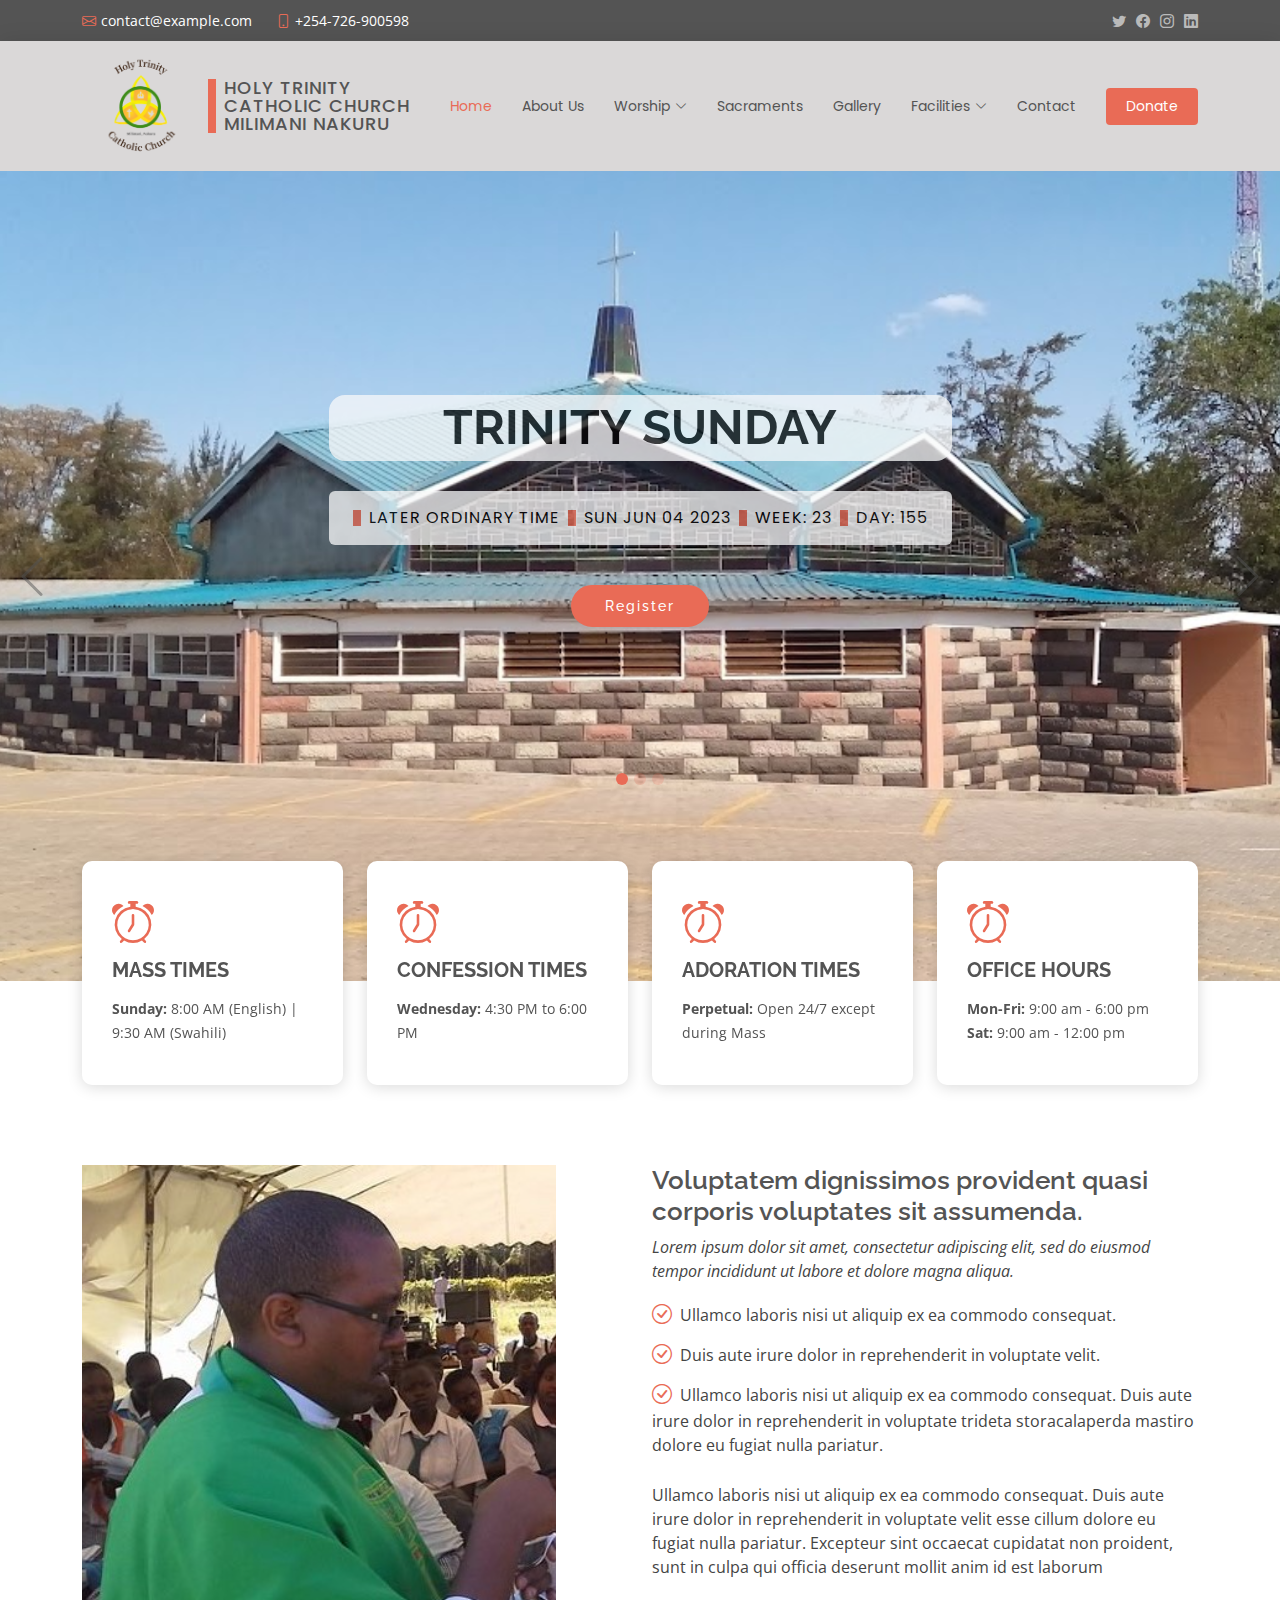
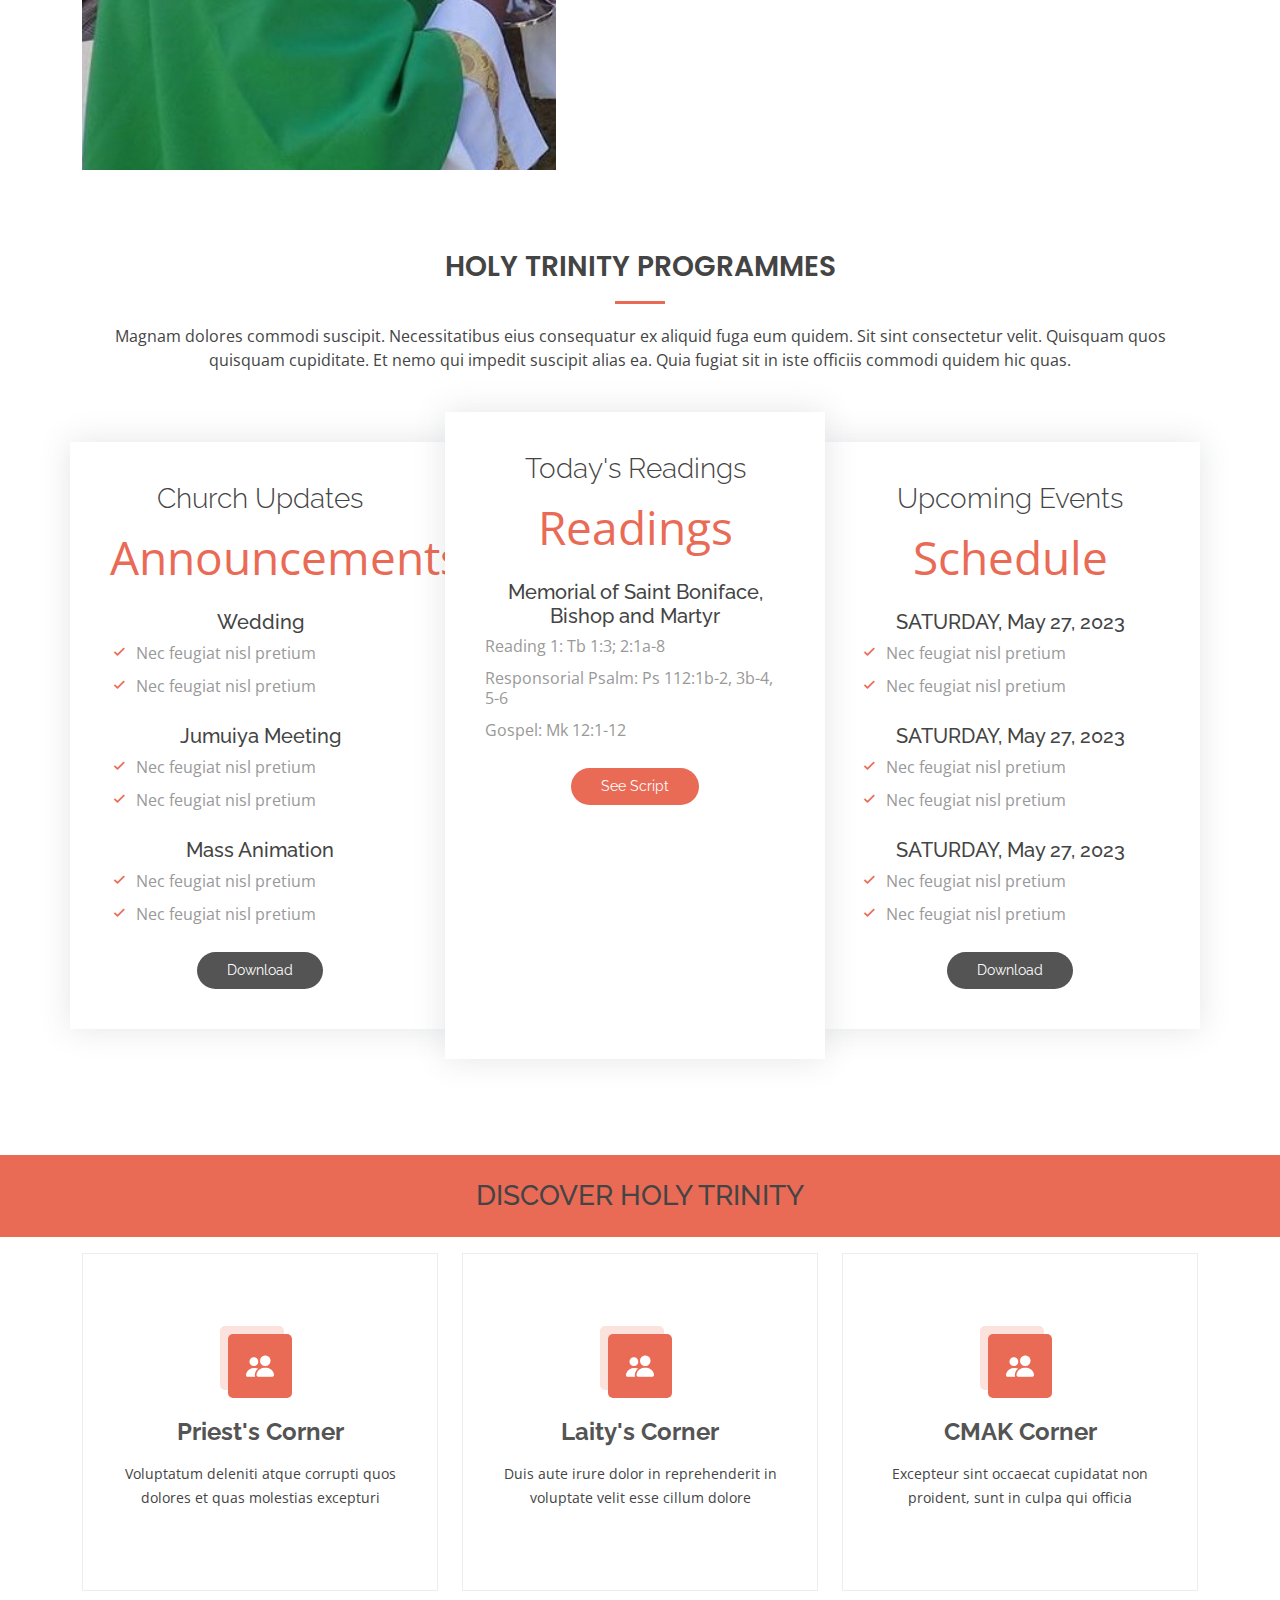
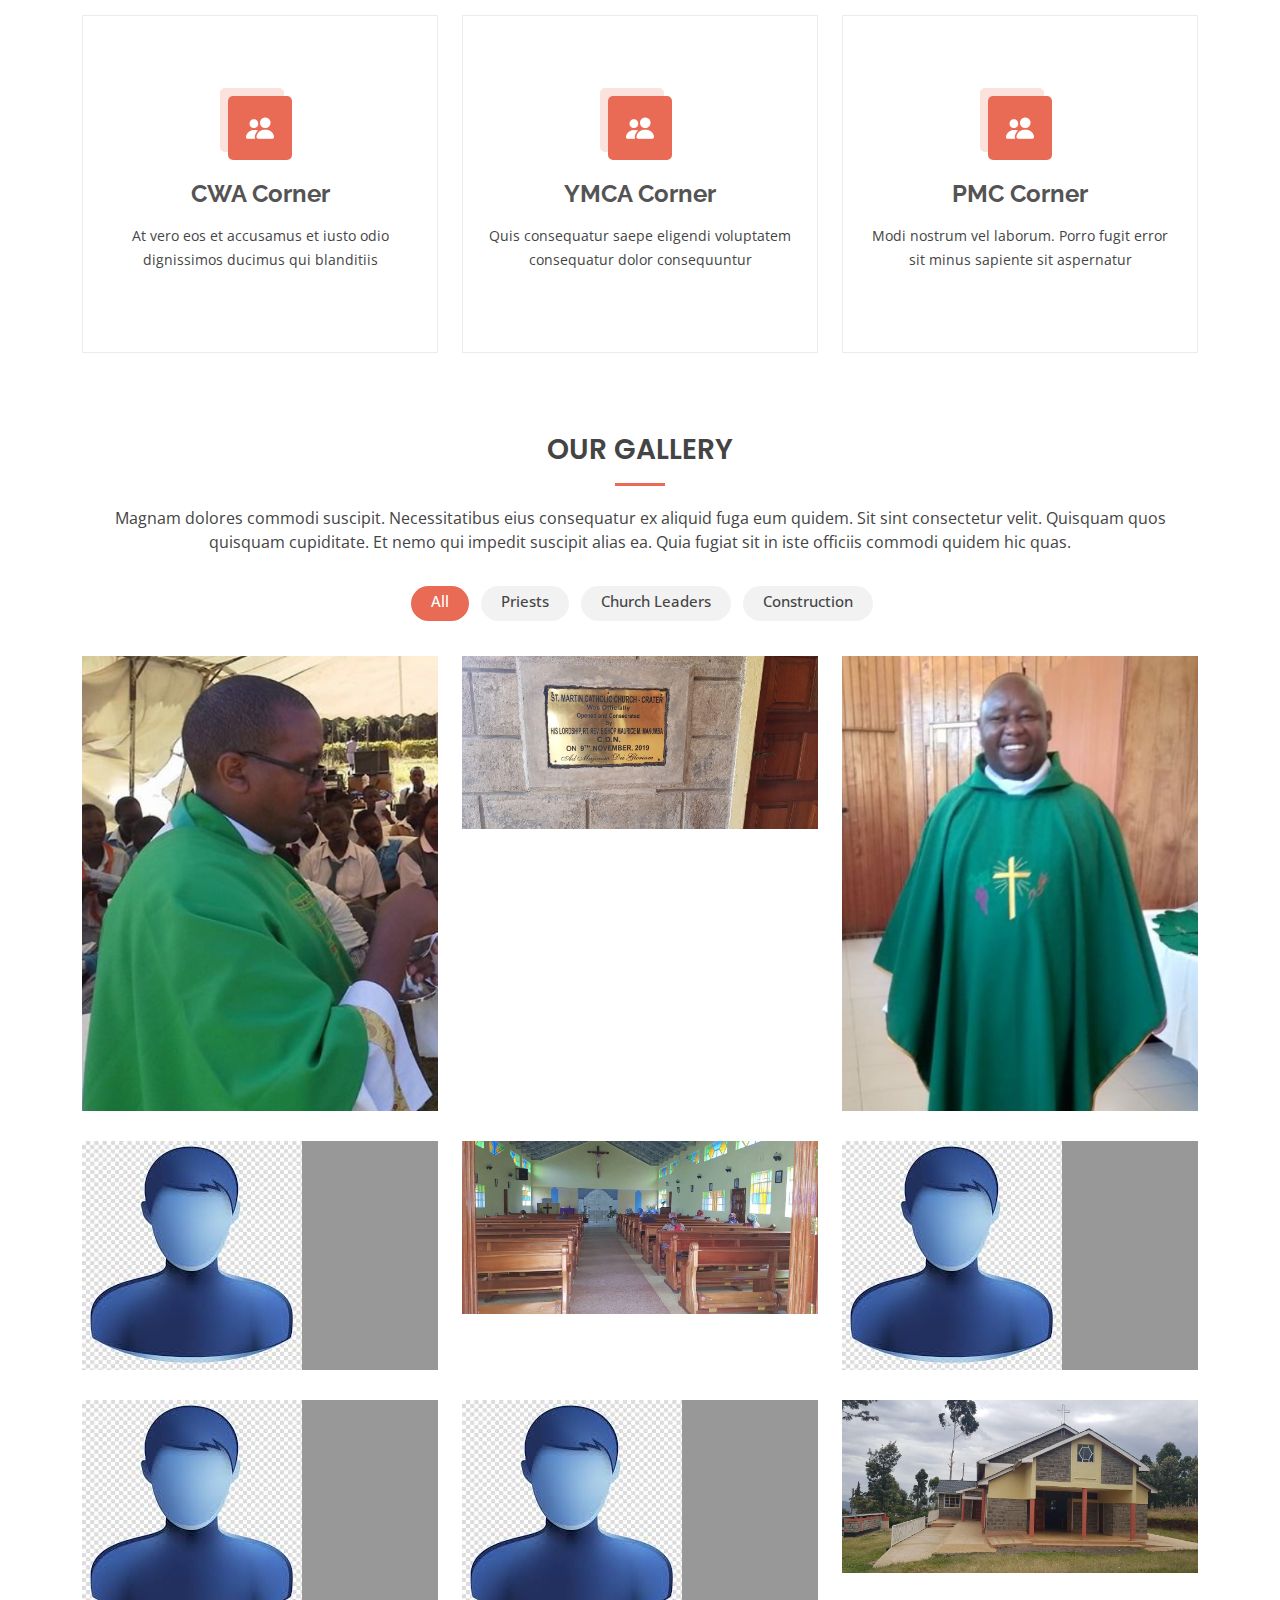
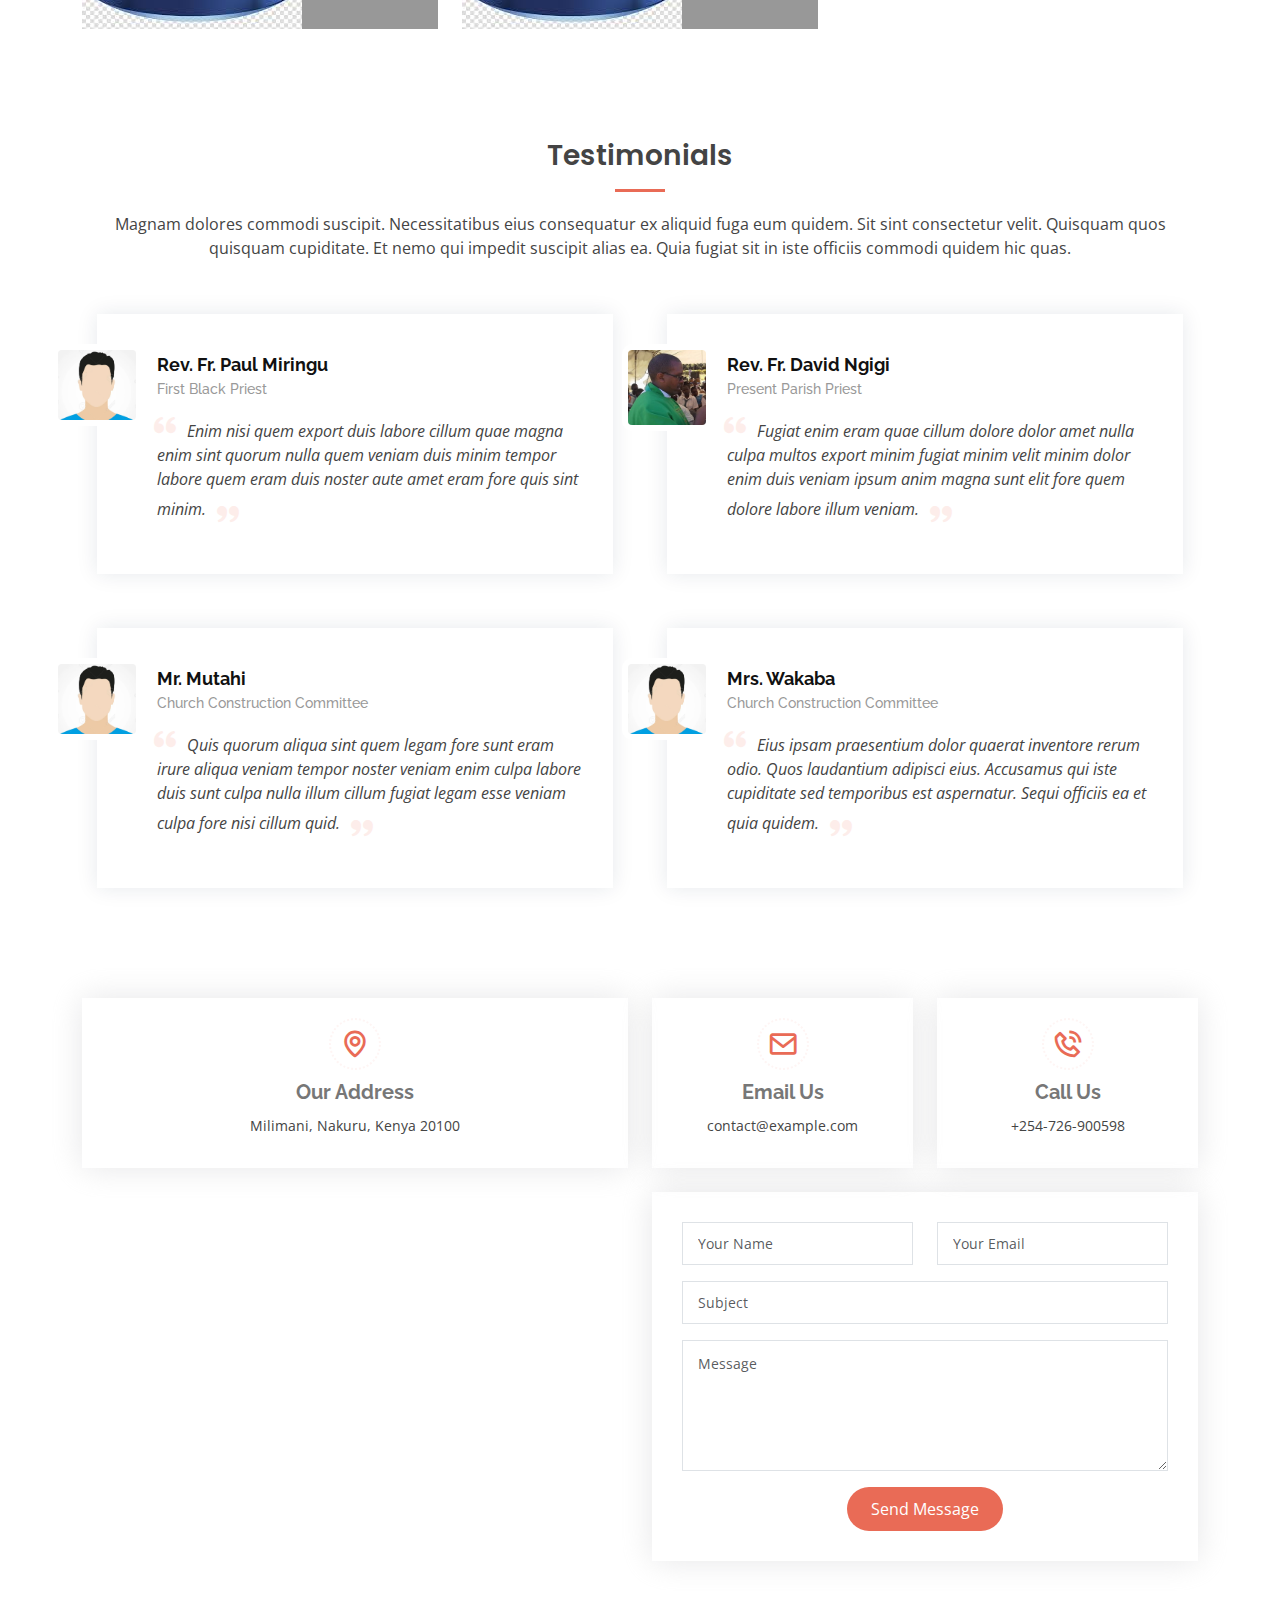
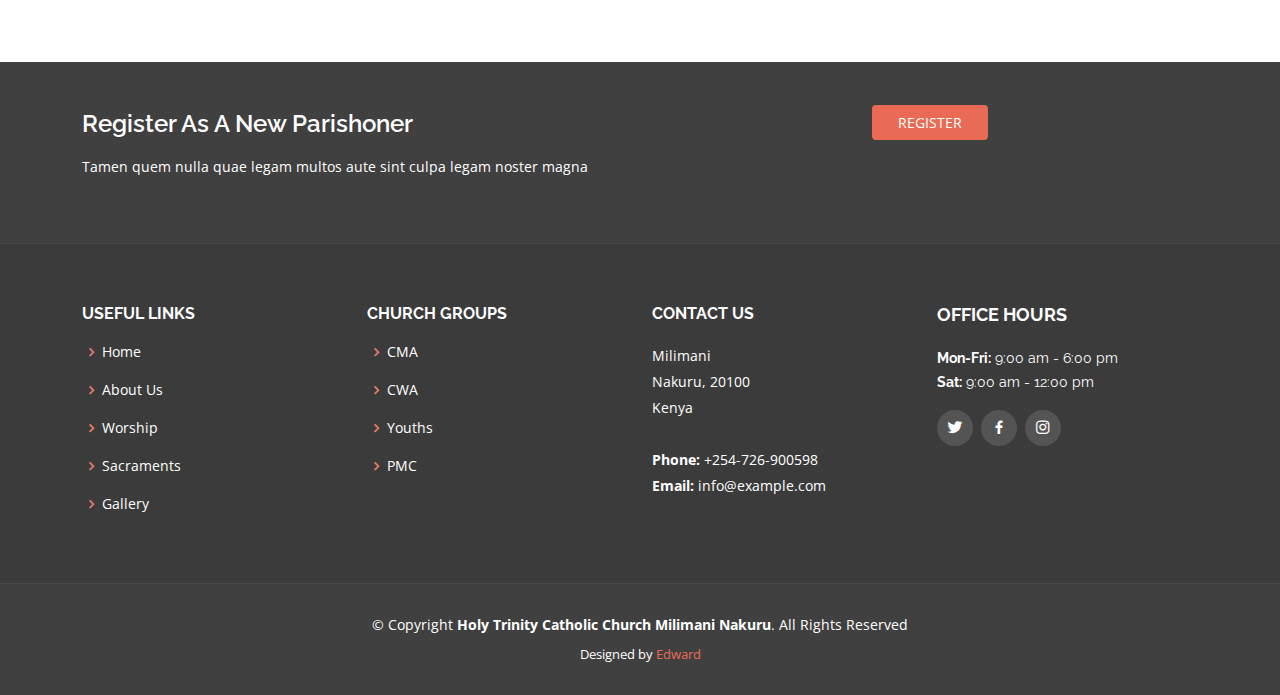
==== index.html @ 0ffe1631 "Add Details Pages" ====
<!DOCTYPE html>
<html lang="en">

<head>
  <meta charset="utf-8">
  <meta content="width=device-width, initial-scale=1.0" name="viewport">

  <title>Home - Holy Trinity Catholic Church Milimani Nakuru</title>
  <meta content="" name="description">
  <meta content="" name="keywords">

  <!-- Favicons -->
  <link href="assets/img/favicon.png" rel="icon">
  <link href="assets/img/apple-touch-icon.png" rel="apple-touch-icon">

  <!-- Google Fonts -->
  <link href="https://fonts.googleapis.com/css?family=Open+Sans:300,300i,400,400i,600,600i,700,700i|Raleway:300,300i,400,400i,500,500i,600,600i,700,700i|Poppins:300,300i,400,400i,500,500i,600,600i,700,700i" rel="stylesheet">

  <!-- Vendor CSS Files -->
  <link href="assets/vendor/animate.css/animate.min.css" rel="stylesheet">
  <link href="assets/vendor/aos/aos.css" rel="stylesheet">
  <link href="assets/vendor/bootstrap/css/bootstrap.min.css" rel="stylesheet">
  <link href="assets/vendor/bootstrap-icons/bootstrap-icons.css" rel="stylesheet">
  <link href="assets/vendor/boxicons/css/boxicons.min.css" rel="stylesheet">
  <link href="assets/vendor/glightbox/css/glightbox.min.css" rel="stylesheet">
  <link href="assets/vendor/swiper/swiper-bundle.min.css" rel="stylesheet">
  <link href="https://cdn.jsdelivr.net/npm/bootstrap@5.3.0/dist/css/bootstrap.min.css" rel="stylesheet" integrity="sha384-9ndCyUaIbzAi2FUVXJi0CjmCapSmO7SnpJef0486qhLnuZ2cdeRhO02iuK6FUUVM" crossorigin="anonymous">

  <!-- Template Main CSS File -->
  <link href="assets/css/style.css" rel="stylesheet">
</head>

<body>

  <!-- ======= Top Bar ======= -->
  <section id="topbar" class="d-flex align-items-center">
    <div class="container d-flex justify-content-center justify-content-md-between">
      <div class="contact-info d-flex align-items-center">
        <i class="bi bi-envelope d-flex align-items-center"><a href="mailto:contact@example.com">contact@example.com</a></i>
        <i class="bi bi-phone d-flex align-items-center ms-4"><span>+254-726-900598</span></i>
      </div>
      <div class="social-links d-none d-md-flex align-items-center">
        <a href="#" class="twitter"><i class="bi bi-twitter"></i></a>
        <a href="#" class="facebook"><i class="bi bi-facebook"></i></a>
        <a href="#" class="instagram"><i class="bi bi-instagram"></i></a>
        <a href="#" class="linkedin"><i class="bi bi-linkedin"></i></i></a>
      </div>
    </div>
  </section>

  <!-- ======= Header ======= -->
  <header id="header" class="d-flex align-items-center h-140 gap-1">
    <div class="container d-flex justify-content-between align-items-center">
      <div class="d-flex flex-row align-items-center gap-2 logo-img">
        <img src="/assets/img/logo.png" alt="Church Logo" class="">
        <div class="logo">
          <h1><a href="index.html">Holy Trinity Catholic Church Milimani Nakuru</a></h1>
        </div>
      </div>

      <nav id="navbar" class="navbar">
        <ul>
          <li><a class="active" href="index.html">Home</a></li>
          <li><a class="nav-link scrollto" href="#featured">About Us</a></li>
          <li class="dropdown"><a href="#"><span>Worship</span> <i class="bi bi-chevron-down"></i></a>
            <ul>
              <li><a href="#">Readings</a></li>
              <li><a class="nav-link scrollto" href="#programme">Church Program</a></li>
            </ul>
          </li>
          <li><a href="services.html">Sacraments</a></li>
          <li><a class="nav-link scrollto" href="#portfolio">Gallery</a></li>
          <li class="dropdown"><a href="#"><span>Facilities</span> <i class="bi bi-chevron-down"></i></a>
            <ul>
              <li><a href="#">St. Michael Station</a></li>
              <li><a href="#">St. Martin Station</a></li>
              <li><a href="#">St. Michael School</a></li>
              <li><a href="#">Moi Primary School</a></li>
            </ul>
          </li>
          <li><a class="nav-link scrollto" href="#contact">Contact</a></li>
          <li><a class="getstarted scrollto" href="#about">Donate</a></li>
        </ul>
        <i class="bi bi-list mobile-nav-toggle"></i>
      </nav><!-- .navbar -->

    </div>
  </header><!-- End Header -->

  <!-- ======= Hero Section ======= -->
  <section id="hero">
    <div class="hero-container">
      <div id="heroCarousel" data-bs-interval="5000" class="carousel slide carousel-fade" data-bs-ride="carousel">

        <ol class="carousel-indicators" id="hero-carousel-indicators"></ol>

        <div class="carousel-inner" role="listbox">

          <!-- Slide 1 -->
          <div class="carousel-item active" style="background-image: url(assets/img/cr5.png)">
            <div class="carousel-container">
              <div class="carousel-content">
                <h2 class="animate__animated animate__fadeInDown text-bg-light p-1 opacity-75 rounded-4">TRINITY SUNDAY</h2>
                <p class="animate__animated animate__fadeInUp text-bg-light py-2 px-4 d-flex flex-row align-content-center gap-2 w-100 liturgy rounded-2 opacity-75"><span>LATER ORDINARY TIME</span> <span>SUN JUN 04 2023</span> <span>WEEK: 23</span> <span>DAY: 155</span></p>
                <a href="https://forms.gle/7a2teXiXFZjDNBGc8" target="_blank" class="btn-get-started animate__animated animate__fadeInUp">Register</a>
              </div>
            </div>
          </div>

          <!-- Slide 2 -->
          <div class="carousel-item" style="background-image: url(assets/img/cr2.jpg)">
            <div class="carousel-container">
              <div class="carousel-content">
                <h2 class="animate__animated animate__fadeInDown text-bg-light p-1 opacity-75 rounded-4">TRINITY SUNDAY</h2>
                <p class="animate__animated animate__fadeInUp text-bg-light py-2 px-4 d-flex flex-row align-content-center gap-2 w-100 liturgy rounded-2 opacity-75"><span>LATER ORDINARY TIME</span> <span>SUN JUN 04 2023</span> <span>WEEK: 23</span> <span>DAY: 155</span></p>
                <a href="https://forms.gle/7a2teXiXFZjDNBGc8" target="_blank" class="btn-get-started animate__animated animate__fadeInUp">Register</a>
              </div>
            </div>
          </div>

          <!-- Slide 3 -->
          <div class="carousel-item" style="background-image: url(assets/img/cr3.jpg)">
            <div class="carousel-container">
              <div class="carousel-content">
                <h2 class="animate__animated animate__fadeInDown text-bg-light p-1 opacity-75 rounded-4">TRINITY SUNDAY</h2>
                <p class="animate__animated animate__fadeInUp text-bg-light py-2 px-4 d-flex flex-row align-content-center gap-2 w-100 liturgy rounded-2 opacity-75"><span>LATER ORDINARY TIME</span> <span>SUN JUN 04 2023</span> <span>WEEK: 23</span> <span>DAY: 155</span></p>
                <a href="https://forms.gle/7a2teXiXFZjDNBGc8" target="_blank" class="btn-get-started animate__animated animate__fadeInUp">Register</a>
              </div>
            </div>
          </div>

        </div>

        <a class="carousel-control-prev" href="#heroCarousel" role="button" data-bs-slide="prev">
          <span class="carousel-control-prev-icon bi bi-chevron-left" aria-hidden="true"></span>
        </a>

        <a class="carousel-control-next" href="#heroCarousel" role="button" data-bs-slide="next">
          <span class="carousel-control-next-icon bi bi-chevron-right" aria-hidden="true"></span>
        </a>

      </div>
    </div>
  </section><!-- End Hero -->

  <main id="main">

    <!-- ======= Featured Section ======= -->
    <section id="featured" class="featured">
      <div class="container">

        <div class="row">
          <div class="col-lg-3">
            <div class="icon-box">
              <i class="bi bi-alarm"></i>
              <h3 class="text-uppercase"><a href="">Mass Times</a></h3>
              <p>
                <span class="fw-bold">Sunday:</span> 8:00 AM (English) | 9:30 AM (Swahili)
              </p>
            </div>
          </div>
          <div class="col-lg-3 mt-4 mt-lg-0">
            <div class="icon-box">
              <i class="bi bi-alarm"></i>
              <h3 class="text-uppercase"><a href="">Confession Times</a></h3>
              <p>
                <span class="fw-bold">Wednesday:</span> 4:30 PM to 6:00 PM
              </p>
            </div>
          </div>
          <div class="col-lg-3 mt-4 mt-lg-0">
            <div class="icon-box">
              <i class="bi bi-alarm"></i>
              <h3 class="text-uppercase"><a href="">Adoration Times</a></h3>
              <p>
                <span class="fw-bold">Perpetual:</span> Open 24/7 except during Mass
              </p>
            </div>
          </div>
          <div class="col-lg-3 mt-4 mt-lg-0">
            <div class="icon-box">
              <i class="bi bi-alarm"></i>
              <h3 class="text-uppercase"><a href="">OFFICE HOURS</a></h3>
              <p><span class="fw-bold">Mon-Fri:</span> 9:00 am - 6:00 pm</p>
              <p><span class="fw-bold">Sat:</span> 9:00 am - 12:00 pm</p>
            </div>
          </div>
        </div>

      </div>
    </section><!-- End Featured Section -->

    <!-- ======= About Section ======= -->
    <section id="about" class="about">
      <div class="container">

        <div class="row">
          <div class="col-lg-6">
            <img src="/assets/img/priests/Ngigi.png" class="img-fluid" alt="">
          </div>
          <div class="col-lg-6 pt-4 pt-lg-0 content">
            <h3>Voluptatem dignissimos provident quasi corporis voluptates sit assumenda.</h3>
            <p class="fst-italic">
              Lorem ipsum dolor sit amet, consectetur adipiscing elit, sed do eiusmod tempor incididunt ut labore et dolore
              magna aliqua.
            </p>
            <ul>
              <li><i class="bi bi-check-circle"></i> Ullamco laboris nisi ut aliquip ex ea commodo consequat.</li>
              <li><i class="bi bi-check-circle"></i> Duis aute irure dolor in reprehenderit in voluptate velit.</li>
              <li><i class="bi bi-check-circle"></i> Ullamco laboris nisi ut aliquip ex ea commodo consequat. Duis aute irure dolor in reprehenderit in voluptate trideta storacalaperda mastiro dolore eu fugiat nulla pariatur.</li>
            </ul>
            <p>
              Ullamco laboris nisi ut aliquip ex ea commodo consequat. Duis aute irure dolor in reprehenderit in voluptate
              velit esse cillum dolore eu fugiat nulla pariatur. Excepteur sint occaecat cupidatat non proident, sunt in
              culpa qui officia deserunt mollit anim id est laborum
            </p>
          </div>
        </div>

      </div>
    </section><!-- End About Section -->

    <!-- ======= Programme section ======= -->
    <section id="programme" class="pricing">
      <div class="container">

        <div class="section-title">
          <h2 class="text-uppercase">Holy Trinity Programmes</h2>
          <p>Magnam dolores commodi suscipit. Necessitatibus eius consequatur ex aliquid fuga eum quidem. Sit sint consectetur velit. Quisquam quos quisquam cupiditate. Et nemo qui impedit suscipit alias ea. Quia fugiat sit in iste officiis commodi quidem hic quas.</p>
        </div>
        <div class="row no-gutters">

          <div class="col-lg-4 box">
            <h3>Church Updates</h3>
            <h4>Announcements</h4>
            <h5>Wedding</h5>
            <ul>
              <li><i class="bx bx-check"></i> Nec feugiat nisl pretium</li>
              <li><i class="bx bx-check"></i> Nec feugiat nisl pretium</li>
            </ul>
            <h5>Jumuiya Meeting</h5>
            <ul>
              <li><i class="bx bx-check"></i> Nec feugiat nisl pretium</li>
              <li><i class="bx bx-check"></i> Nec feugiat nisl pretium</li>
            </ul>
            <h5>Mass Animation</h5>
            <ul>
              <li><i class="bx bx-check"></i> Nec feugiat nisl pretium</li>
              <li><i class="bx bx-check"></i> Nec feugiat nisl pretium</li>
            </ul>
            <a href="#" class="buy-btn">Download</a>
          </div>

          <div class="col-lg-4 box featured">
            <h3>Today's Readings</h3>
            <h4>Readings</h4>
            <h5>Memorial of Saint Boniface, Bishop and Martyr</h5>
            <ul>
              <li><span>Reading 1:</span> Tb 1:3; 2:1a-8</li>
              <li><span>Responsorial Psalm:</span> Ps 112:1b-2, 3b-4, 5-6</li>
              <li><span>Gospel:</span> Mk 12:1-12</li>
            </ul>
            <a href="#" class="buy-btn">See Script</a>
          </div>

          <div class="col-lg-4 box">
            <h3>Upcoming Events</h3>
            <h4>Schedule</h4>
            <h5>SATURDAY, May 27, 2023</h5>
            <ul>
              <li><i class="bx bx-check"></i> Nec feugiat nisl pretium</li>
              <li><i class="bx bx-check"></i> Nec feugiat nisl pretium</li>
            </ul>
            <h5>SATURDAY, May 27, 2023</h5>
            <ul>
              <li><i class="bx bx-check"></i> Nec feugiat nisl pretium</li>
              <li><i class="bx bx-check"></i> Nec feugiat nisl pretium</li>
            </ul>
            <h5>SATURDAY, May 27, 2023</h5>
            <ul>
              <li><i class="bx bx-check"></i> Nec feugiat nisl pretium</li>
              <li><i class="bx bx-check"></i> Nec feugiat nisl pretium</li>
            </ul>
            <a href="#" class="buy-btn">Download</a>
          </div>

        </div>

      </div>
    </section><!-- End Programme Section -->

    <div class="container-fluid line-service mt-3 mb-3"><h3 class="p-4 text-center">DISCOVER HOLY TRINITY</h3></div>

    <!-- ======= Services Section ======= -->
    <section id="services" class="services">
      <div class="container">

        <div class="row">
          <div class="col-lg-4 col-md-6 d-flex align-items-stretch">
            <div class="icon-box">
              <div class="icon"><i class="bi bi-people-fill"></i></div>
              <h4><a href="">Priest's Corner</a></h4>
              <p>Voluptatum deleniti atque corrupti quos dolores et quas molestias excepturi</p>
            </div>
          </div>

          <div class="col-lg-4 col-md-6 d-flex align-items-stretch mt-4 mt-md-0">
            <div class="icon-box">
              <div class="icon"><i class="bi bi-people-fill"></i></i></div>
              <h4><a href="">Laity's Corner</a></h4>
              <p>Duis aute irure dolor in reprehenderit in voluptate velit esse cillum dolore</p>
            </div>
          </div>

          <div class="col-lg-4 col-md-6 d-flex align-items-stretch mt-4 mt-lg-0">
            <div class="icon-box">
              <div class="icon"><i class="bi bi-people-fill"></i></i></div>
              <h4><a href="">CMAK Corner</a></h4>
              <p>Excepteur sint occaecat cupidatat non proident, sunt in culpa qui officia</p>
            </div>
          </div>

          <div class="col-lg-4 col-md-6 d-flex align-items-stretch mt-4">
            <div class="icon-box">
              <div class="icon"><i class="bi bi-people-fill"></i></i></div>
              <h4><a href="">CWA Corner</a></h4>
              <p>At vero eos et accusamus et iusto odio dignissimos ducimus qui blanditiis</p>
            </div>
          </div>

          <div class="col-lg-4 col-md-6 d-flex align-items-stretch mt-4">
            <div class="icon-box">
              <div class="icon"><i class="bi bi-people-fill"></i></i></div>
              <h4><a href="">YMCA Corner</a></h4>
              <p>Quis consequatur saepe eligendi voluptatem consequatur dolor consequuntur</p>
            </div>
          </div>

          <div class="col-lg-4 col-md-6 d-flex align-items-stretch mt-4">
            <div class="icon-box">
              <div class="icon"><i class="bi bi-people-fill"></i></div>
              <h4><a href="">PMC Corner</a></h4>
              <p>Modi nostrum vel laborum. Porro fugit error sit minus sapiente sit aspernatur</p>
            </div>
          </div>

        </div>

      </div>
    </section><!-- End Services Section -->

    <!-- ======= Portfolio Section ======= -->
    <section id="portfolio" class="portfolio">
      <div class="container">

        <div class="section-title">
          <h2 class="text-uppercase">Our Gallery</h2>
          <p>Magnam dolores commodi suscipit. Necessitatibus eius consequatur ex aliquid fuga eum quidem. Sit sint consectetur velit. Quisquam quos quisquam cupiditate. Et nemo qui impedit suscipit alias ea. Quia fugiat sit in iste officiis commodi quidem hic quas.</p>
        </div>
        <div class="row">
          <div class="col-lg-12 d-flex justify-content-center">
            <ul id="portfolio-flters">
              <li data-filter="*" class="filter-active">All</li>
              <li data-filter=".filter-app">Priests</li>
              <li data-filter=".filter-card">Church Leaders</li>
              <li data-filter=".filter-web">Construction</li>
            </ul>
          </div>
        </div>

        <div class="row portfolio-container">

          <div class="col-lg-4 col-md-6 col-xs-12 portfolio-item filter-app">
            <div class="portfolio-wrap">
              <img src="assets/img/priests/Ngigi.png" class="img-fluid" alt="">
              <div class="portfolio-info">
                <h4>Rev. Fr. David Ngigi</h4>
                <p>PARISH PRIEST</p>
                <div class="portfolio-links">
                  <a href="assets/img/priests/Ngigi.png" data-gallery="portfolioGallery" class="portfolio-lightbox" title="App 1"><i class="bx bx-plus"></i></a>
                  <a href="priest-details.html" title="More Details"><i class="bx bx-link"></i></a>
                </div>
              </div>
            </div>
          </div>

          <div class="col-lg-4 col-md-6 portfolio-item filter-web">
            <div class="portfolio-wrap">
              <img src="assets/img/cr1.jpg" class="img-fluid" alt="">
              <div class="portfolio-info">
                <h4>Construction</h4>
                <p></p>
                <div class="portfolio-links">
                  <a href="assets/img/cr1.jpg" data-gallery="portfolioGallery" class="portfolio-lightbox" title="Web 3"><i class="bx bx-plus"></i></a>
                  <a href="construction-details.html" title="More Details"><i class="bx bx-link"></i></a>
                </div>
              </div>
            </div>
          </div>

          <div class="col-lg-4 col-md-6 portfolio-item filter-app">
            <div class="portfolio-wrap">
              <img src="assets/img/priests/Mwangi.png" class="img-fluid" alt="">
              <div class="portfolio-info">
                <h4>Rev. Fr. Peter Mwangi</h4>
                <p>PAROCHIAL VICAR</p>
                <div class="portfolio-links">
                  <a href="assets/img/priests/Mwangi.png" data-gallery="portfolioGallery" class="portfolio-lightbox" title="App 2"><i class="bx bx-plus"></i></a>
                  <a href="priest-details.html" title="More Details"><i class="bx bx-link"></i></a>
                </div>
              </div>
            </div>
          </div>

          <div class="col-lg-4 col-md-6 portfolio-item filter-card">
            <div class="portfolio-wrap">
              <img src="assets/img/priests/avatar.jpeg" class="img-fluid" alt="">
              <div class="portfolio-info">
                <h4>Mr. Felix Maluki</h4>
                <p>PARISH CHAIRMAN</p>
                <div class="portfolio-links">
                  <a href="assets/img/priests/avatar.jpeg" data-gallery="portfolioGallery" class="portfolio-lightbox" title="Card 2"><i class="bx bx-plus"></i></a>
                  <a href="leader-details.html" title="More Details"><i class="bx bx-link"></i></a>
                </div>
              </div>
            </div>
          </div>

          <div class="col-lg-4 col-md-6 portfolio-item filter-web">
            <div class="portfolio-wrap">
              <img src="assets/img/cr2.jpg" class="img-fluid" alt="">
              <div class="portfolio-info">
                <h4>Construction 2</h4>
                <p></p>
                <div class="portfolio-links">
                  <a href="assets/img/cr2.jpg" data-gallery="portfolioGallery" class="portfolio-lightbox" title="Web 2"><i class="bx bx-plus"></i></a>
                  <a href="construction-details.html" title="More Details"><i class="bx bx-link"></i></a>
                </div>
              </div>
            </div>
          </div>

          <div class="col-lg-4 col-md-6 portfolio-item filter-app">
            <div class="portfolio-wrap">
              <img src="assets/img/priests/avatar.jpeg" class="img-fluid" alt="">
              <div class="portfolio-info">
                <h4>Rev. Fr. Muraya</h4>
                <p>PAROCHIAL VICAR</p>
                <div class="portfolio-links">
                  <a href="assets/img/priests/avatar.jpeg" data-gallery="portfolioGallery" class="portfolio-lightbox" title="App 3"><i class="bx bx-plus"></i></a>
                  <a href="priest-details.html" title="More Details"><i class="bx bx-link"></i></a>
                </div>
              </div>
            </div>
          </div>

          <div class="col-lg-4 col-md-6 portfolio-item filter-card">
            <div class="portfolio-wrap">
              <img src="assets/img/priests/avatar.jpeg" class="img-fluid" alt="">
              <div class="portfolio-info">
                <h4>Mrs. Jane Doe</h4>
                <p>PARISH TREASURER</p>
                <div class="portfolio-links">
                  <a href="assets/img/priests/avatar.jpeg" data-gallery="portfolioGallery" class="portfolio-lightbox" title="Card 1"><i class="bx bx-plus"></i></a>
                  <a href="leader-details.html" title="More Details"><i class="bx bx-link"></i></a>
                </div>
              </div>
            </div>
          </div>

          <div class="col-lg-4 col-md-6 portfolio-item filter-card">
            <div class="portfolio-wrap">
              <img src="assets/img/priests/avatar.jpeg" class="img-fluid" alt="">
              <div class="portfolio-info">
                <h4>Mr. John Doe</h4>
                <p>PARISH SECRETARY</p>
                <div class="portfolio-links">
                  <a href="assets/img/priests/avatar.jpeg" data-gallery="portfolioGallery" class="portfolio-lightbox" title="Card 3"><i class="bx bx-plus"></i></a>
                  <a href="leader-details.html" title="More Details"><i class="bx bx-link"></i></a>
                </div>
              </div>
            </div>
          </div>

          <div class="col-lg-4 col-md-6 portfolio-item filter-web">
            <div class="portfolio-wrap">
              <img src="assets/img/cr3.jpg" class="img-fluid" alt="">
              <div class="portfolio-info">
                <h4>Construction 3</h4>
                <p></p>
                <div class="portfolio-links">
                  <a href="assets/img/cr3.jpg" data-gallery="portfolioGallery" class="portfolio-lightbox" title="Web 3"><i class="bx bx-plus"></i></a>
                  <a href="construction-details.html" title="More Details"><i class="bx bx-link"></i></a>
                </div>
              </div>
            </div>
          </div>

        </div>

      </div>
    </section><!-- End Portfolio Section -->
    
    <!-- ======= Testimonials Section ======= -->
    <section id="testimonials" class="testimonials">
      <div class="container">

        <div class="section-title">
          <h2>Testimonials</h2>
          <p>Magnam dolores commodi suscipit. Necessitatibus eius consequatur ex aliquid fuga eum quidem. Sit sint consectetur velit. Quisquam quos quisquam cupiditate. Et nemo qui impedit suscipit alias ea. Quia fugiat sit in iste officiis commodi quidem hic quas.</p>
        </div>

        <div class="row">

          <div class="col-lg-6">
            <div class="testimonial-item mt-4">
              <img src="assets/img/testimonials/testimonials-3.png" class="testimonial-img" alt="">
              <h3>Rev. Fr. Paul Miringu</h3>
              <h4>First Black Priest</h4>
              <p>
                <i class="bx bxs-quote-alt-left quote-icon-left"></i>
                Enim nisi quem export duis labore cillum quae magna enim sint quorum nulla quem veniam duis minim tempor labore quem eram duis noster aute amet eram fore quis sint minim.
                <i class="bx bxs-quote-alt-right quote-icon-right"></i>
              </p>
            </div>
          </div>

          <div class="col-lg-6">
            <div class="testimonial-item mt-4">
              <img src="assets/img/testimonials/testimonials-2.png" class="testimonial-img" alt="">
              <h3>Rev. Fr. David Ngigi</h3>
              <h4>Present Parish Priest</h4>
              <p>
                <i class="bx bxs-quote-alt-left quote-icon-left"></i>
                Fugiat enim eram quae cillum dolore dolor amet nulla culpa multos export minim fugiat minim velit minim dolor enim duis veniam ipsum anim magna sunt elit fore quem dolore labore illum veniam.
                <i class="bx bxs-quote-alt-right quote-icon-right"></i>
              </p>
            </div>
          </div>

          <div class="col-lg-6">
            <div class="testimonial-item mt-4">
              <img src="assets/img/testimonials/testimonials-3.png" class="testimonial-img" alt="">
              <h3>Mr. Mutahi</h3>
              <h4>Church Construction Committee</h4>
              <p>
                <i class="bx bxs-quote-alt-left quote-icon-left"></i>
                Quis quorum aliqua sint quem legam fore sunt eram irure aliqua veniam tempor noster veniam enim culpa labore duis sunt culpa nulla illum cillum fugiat legam esse veniam culpa fore nisi cillum quid.
                <i class="bx bxs-quote-alt-right quote-icon-right"></i>
              </p>
            </div>
          </div>

          <div class="col-lg-6">
            <div class="testimonial-item mt-4">
              <img src="assets/img/testimonials/testimonials-3.png" class="testimonial-img" alt="">
              <h3>Mrs. Wakaba</h3>
              <h4>Church Construction Committee</h4>
              <p>
                <i class="bx bxs-quote-alt-left quote-icon-left"></i>
                Eius ipsam praesentium dolor quaerat inventore rerum odio. Quos laudantium adipisci eius. Accusamus qui iste cupiditate sed temporibus est aspernatur. Sequi officiis ea et quia quidem.
                <i class="bx bxs-quote-alt-right quote-icon-right"></i>
              </p>
            </div>
          </div>

        </div>

      </div>
    </section><!-- End Testimonials Section -->  

    <!-- ======= Contact Section ======= -->
    <section id="contact" class="contact">
      <div class="container">

        <div class="row">
          <div class="col-lg-6">
            <div class="info-box mb-4">
              <i class="bx bx-map"></i>
              <h3>Our Address</h3>
              <p>Milimani, Nakuru, Kenya 20100</p>
            </div>
          </div>

          <div class="col-lg-3 col-md-6">
            <div class="info-box  mb-4">
              <i class="bx bx-envelope"></i>
              <h3>Email Us</h3>
              <p>contact@example.com</p>
            </div>
          </div>

          <div class="col-lg-3 col-md-6">
            <div class="info-box  mb-4">
              <i class="bx bx-phone-call"></i>
              <h3>Call Us</h3>
              <p>+254-726-900598</p>
            </div>
          </div>

        </div>

        <div class="row">

          <div class="col-lg-6 ">
            <iframe class="mb-4 mb-lg-0" src="https://www.google.com/maps/embed?pb=!1m14!1m8!1m3!1d15959.091009616526!2d36.0728842!3d-0.2738364!3m2!1i1024!2i768!4f13.1!3m3!1m2!1s0x18298d9e76538b03%3A0x8426b0a02d3cbd76!2sHoly%20Trinity%20Catholic%20Church%2C%20Milimani!5e0!3m2!1sen!2ske!4v1685961843735!5m2!1sen!2ske" frameborder="0" style="border:0; width: 100%; height: 384px;" allowfullscreen></iframe>
          </div>

          <div class="col-lg-6">
            <form action="https://formspree.io/f/mknalbkw" method="post" role="form" class="php-email-form">
              <div class="row">
                <div class="col-md-6 form-group">
                  <input type="text" name="name" class="form-control" id="name" placeholder="Your Name" required>
                </div>
                <div class="col-md-6 form-group mt-3 mt-md-0">
                  <input type="email" class="form-control" name="email" id="email" placeholder="Your Email" required>
                </div>
              </div>
              <div class="form-group mt-3">
                <input type="text" class="form-control" name="subject" id="subject" placeholder="Subject" required>
              </div>
              <div class="form-group mt-3">
                <textarea class="form-control" name="message" rows="5" placeholder="Message" required></textarea>
              </div>
              <div class="my-3">
                <div class="loading">Loading</div>
                <div class="error-message"></div>
                <div class="sent-message">Your message has been sent. Thank you!</div>
              </div>
              <div class="text-center"><button type="submit">Send Message</button></div>
            </form>
          </div>

        </div>

      </div>
    </section><!-- End Contact Section -->

  </main><!-- End #main -->

  <!-- ======= Footer ======= -->
  <footer id="footer">

    <div class="footer-newsletter">
      <div class="container">
        <div class="row">
          <div class="col-lg-8">
            <h4>Register As A New Parishoner</h4>
            <p>Tamen quem nulla quae legam multos aute sint culpa legam noster magna</p>
          </div>
          <div class="col-lg-4">
            <a class="getstarted" href="https://forms.gle/7a2teXiXFZjDNBGc8" target="_blank">REGISTER</a>
          </div>
        </div>
      </div>
    </div>

    <div class="footer-top">
      <div class="container">
        <div class="row">

          <div class="col-lg-3 col-md-6 footer-links">
            <h4>Useful Links</h4>
            <ul>
              <li><i class="bx bx-chevron-right"></i> <a href="#">Home</a></li>
              <li><i class="bx bx-chevron-right"></i> <a href="#">About Us</a></li>
              <li><i class="bx bx-chevron-right"></i> <a href="#">Worship</a></li>
              <li><i class="bx bx-chevron-right"></i> <a href="#">Sacraments</a></li>
              <li><i class="bx bx-chevron-right"></i> <a href="#">Gallery</a></li>
            </ul>
          </div>

          <div class="col-lg-3 col-md-6 footer-links">
            <h4>Church Groups</h4>
            <ul>
              <li><i class="bx bx-chevron-right"></i> <a href="#">CMA</a></li>
              <li><i class="bx bx-chevron-right"></i> <a href="#">CWA</a></li>
              <li><i class="bx bx-chevron-right"></i> <a href="#">Youths</a></li>
              <li><i class="bx bx-chevron-right"></i> <a href="#">PMC</a></li>
            </ul>
          </div>

          <div class="col-lg-3 col-md-6 footer-contact">
            <h4>Contact Us</h4>
            <p>
              Milimani <br>
              Nakuru, 20100<br>
              Kenya <br><br>
              <strong>Phone:</strong> +254-726-900598<br>
              <strong>Email:</strong> info@example.com<br>
            </p>

          </div>

          <div class="col-lg-3 col-md-6 footer-info">
            <h3>OFFICE HOURS</h3>
            <p><span class="fw-bold">Mon-Fri:</span> 9:00 am - 6:00 pm</p>
            <p><span class="fw-bold">Sat:</span> 9:00 am - 12:00 pm</p>
            <div class="social-links mt-3">
              <a href="#" class="twitter"><i class="bx bxl-twitter"></i></a>
              <a href="#" class="facebook"><i class="bx bxl-facebook"></i></a>
              <a href="#" class="instagram"><i class="bx bxl-instagram"></i></a>
            </div>
          </div>

        </div>
      </div>
    </div>

    <div class="container">
      <div class="copyright">
        &copy; Copyright <strong><span>Holy Trinity Catholic Church Milimani Nakuru</span></strong>. All Rights Reserved
      </div>
      <div class="credits">Designed by <a href="https://www.edwardodhiambo.com">Edward</a>
      </div>
    </div>
  </footer><!-- End Footer -->

  <a href="#" class="back-to-top d-flex align-items-center justify-content-center"><i class="bi bi-arrow-up-short"></i></a>

  <!-- Vendor JS Files -->
  <script src="assets/vendor/purecounter/purecounter_vanilla.js"></script>
  <script src="assets/vendor/aos/aos.js"></script>
  <script src="assets/vendor/bootstrap/js/bootstrap.bundle.min.js"></script>
  <script src="assets/vendor/glightbox/js/glightbox.min.js"></script>
  <script src="assets/vendor/isotope-layout/isotope.pkgd.min.js"></script>
  <script src="assets/vendor/swiper/swiper-bundle.min.js"></script>
  <script src="assets/vendor/waypoints/noframework.waypoints.js"></script>
  <script src="assets/vendor/php-email-form/validate.js"></script>

  <!-- Template Main JS File -->
  <script src="assets/js/main.js"></script>

</body>

</html>
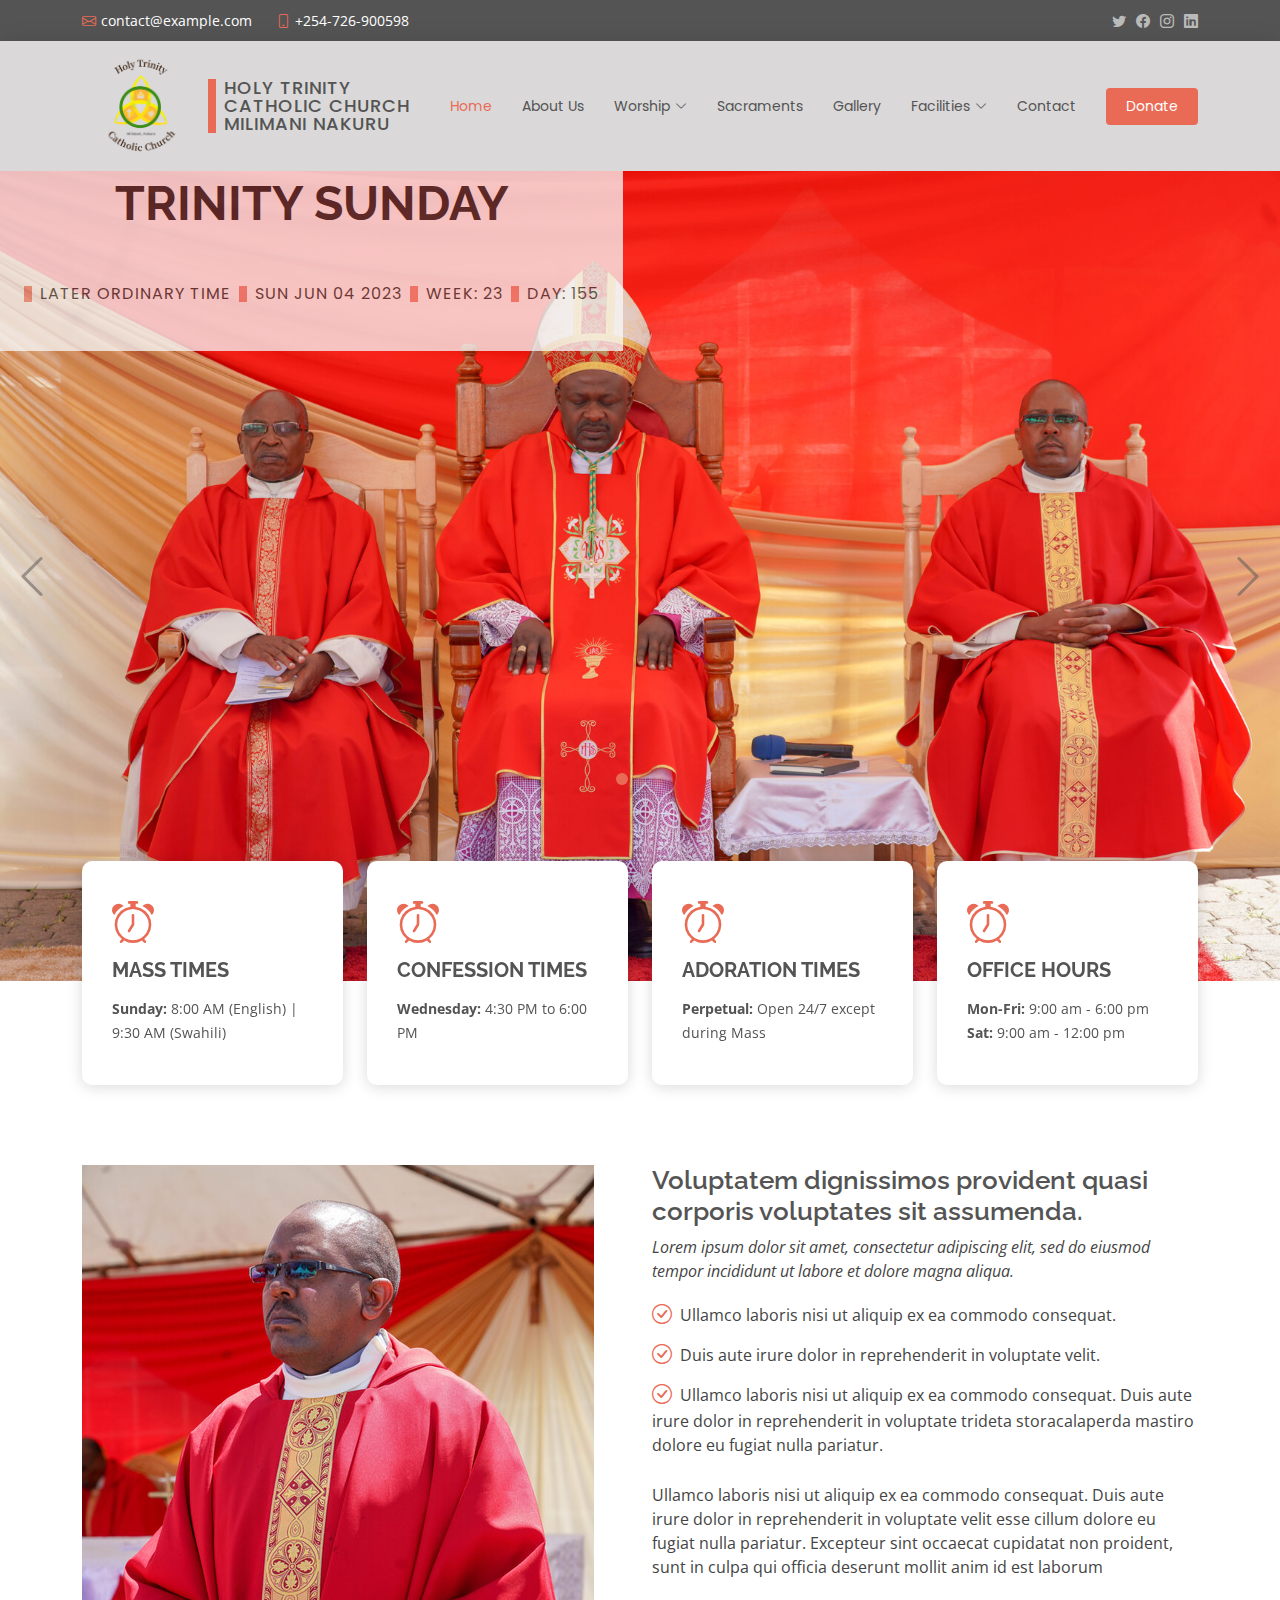
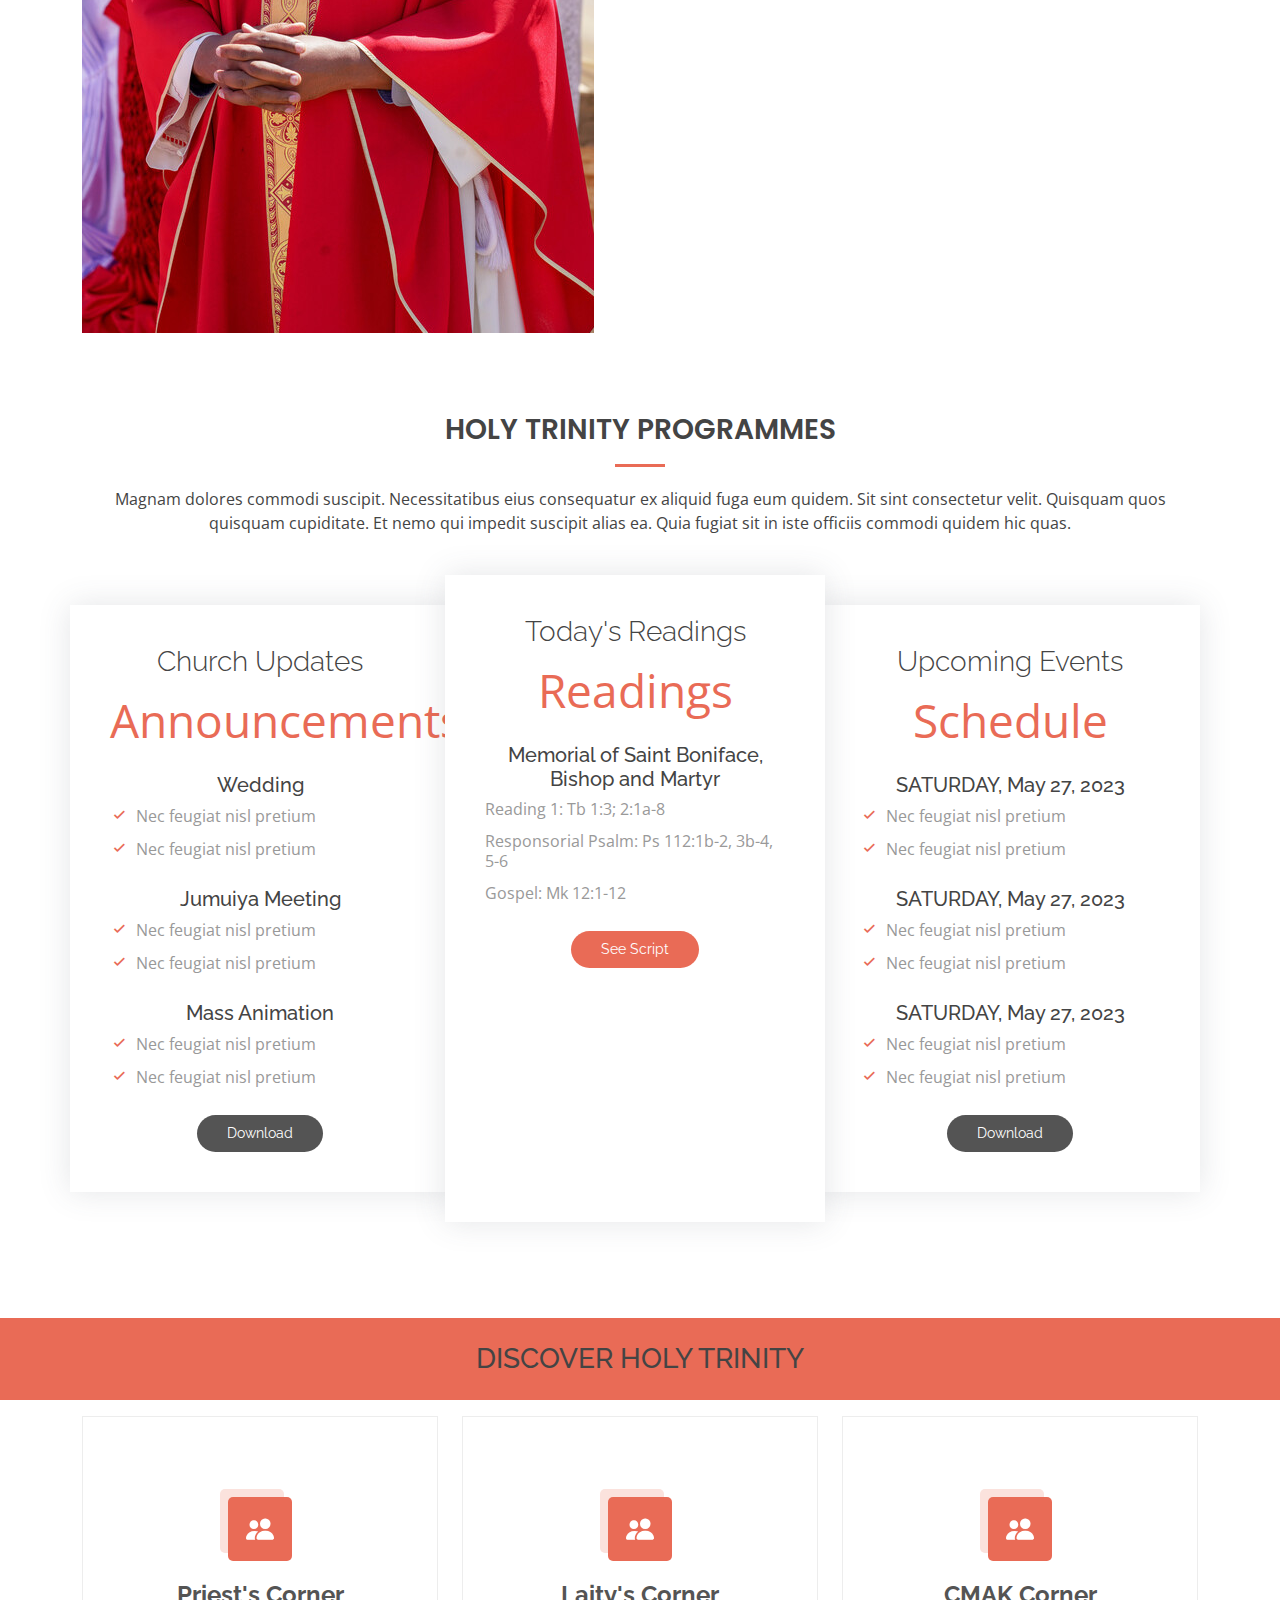
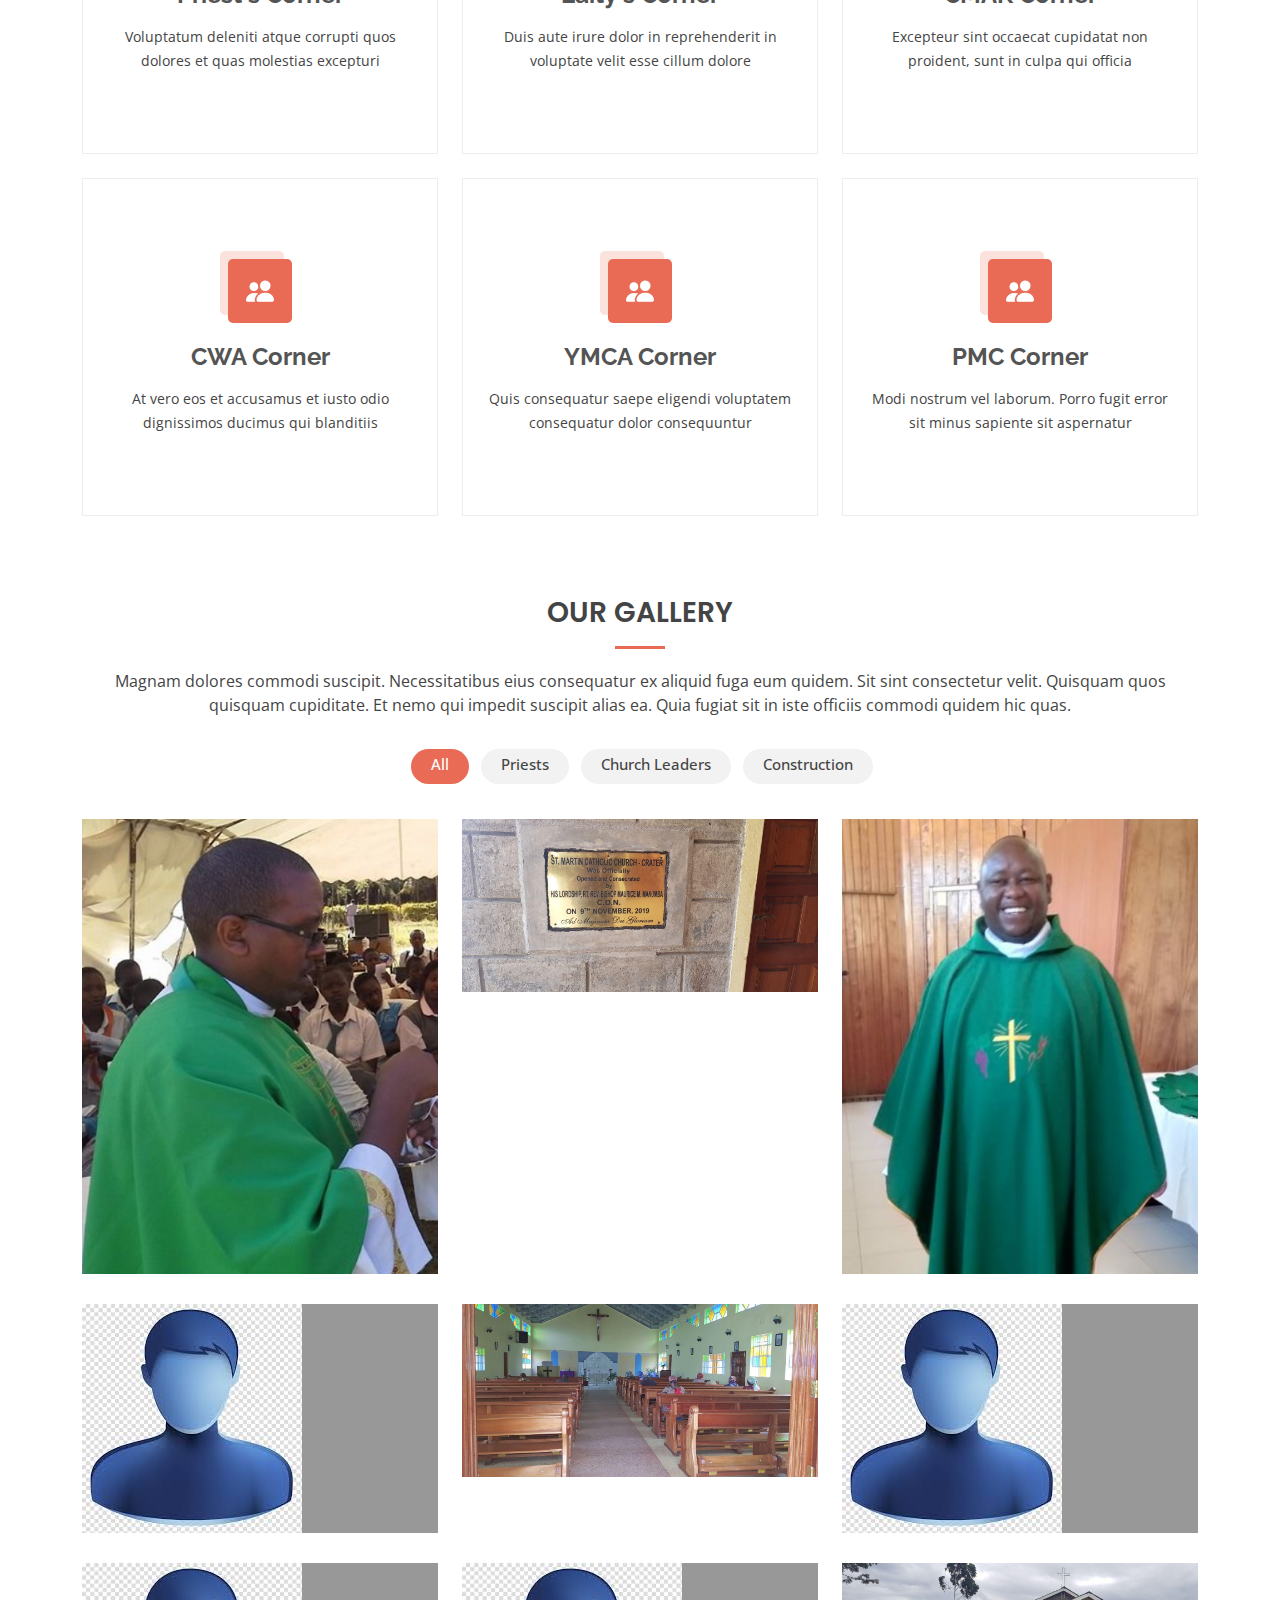
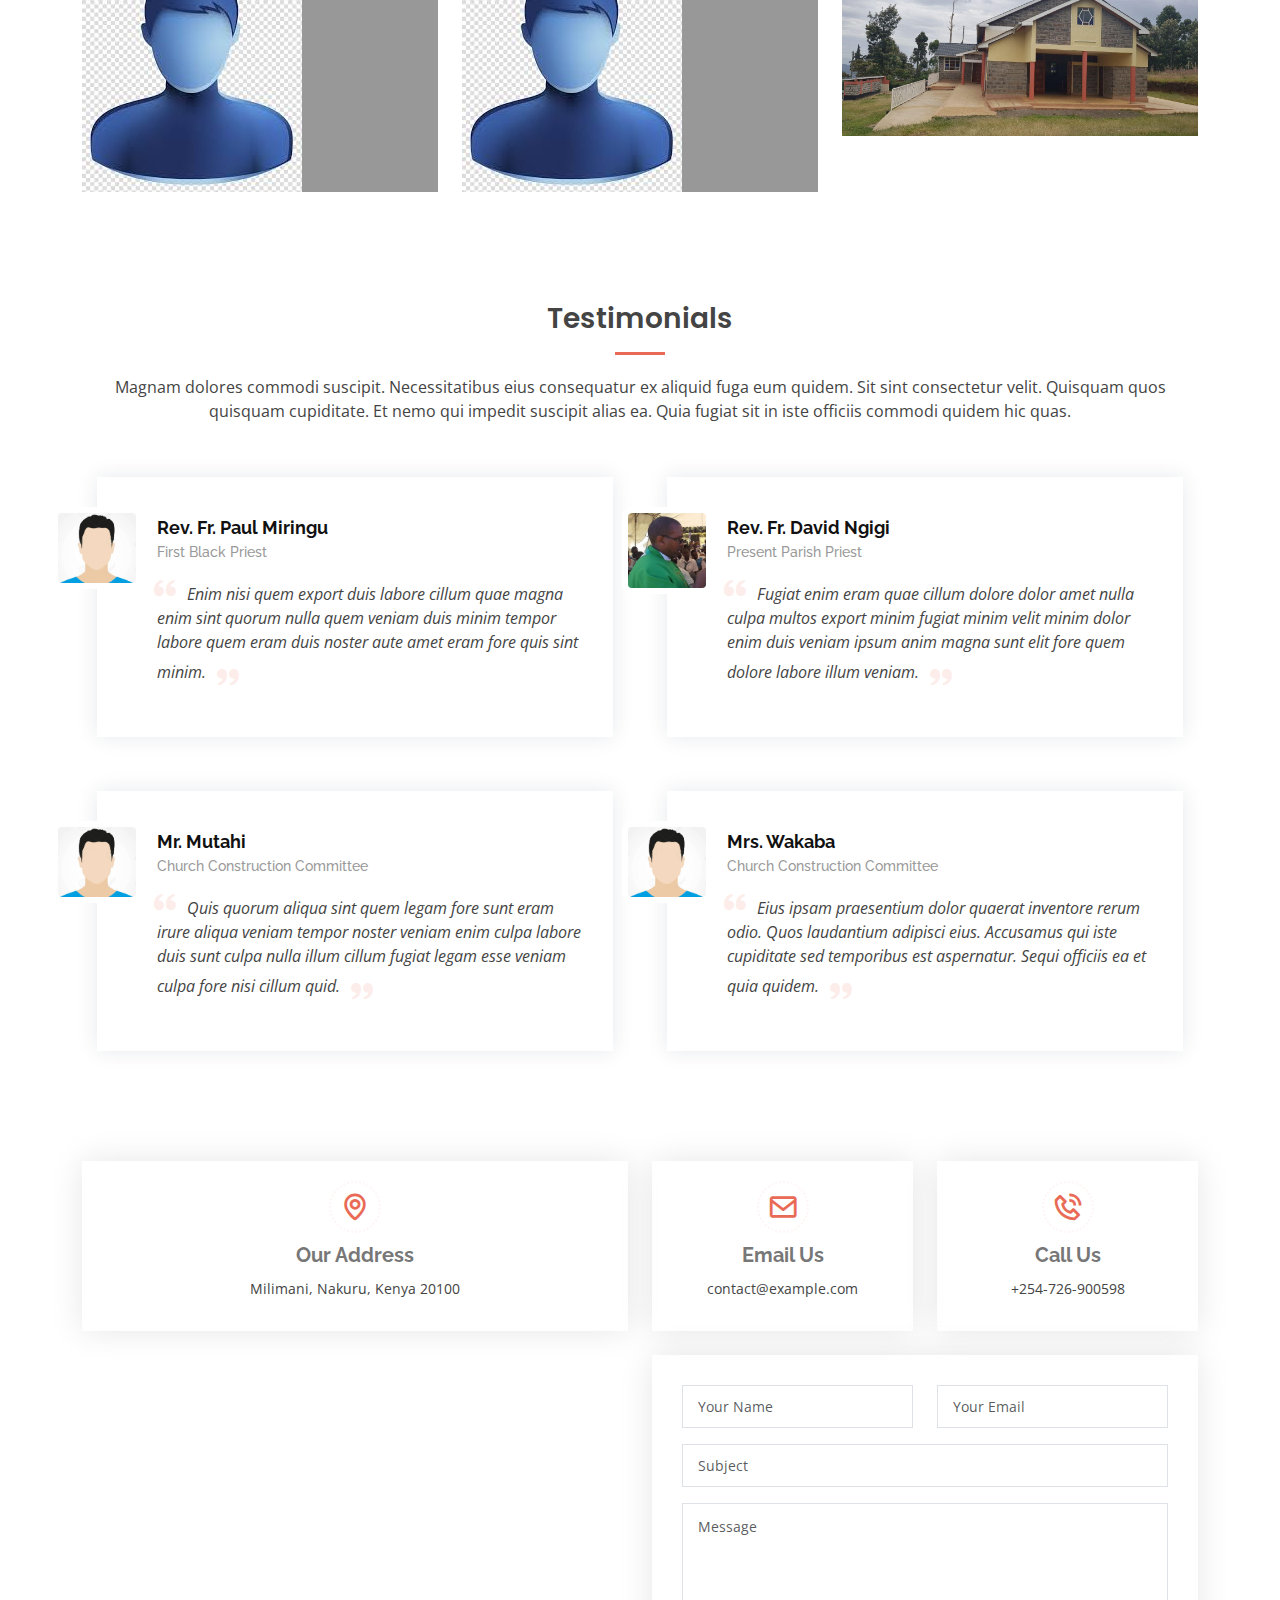
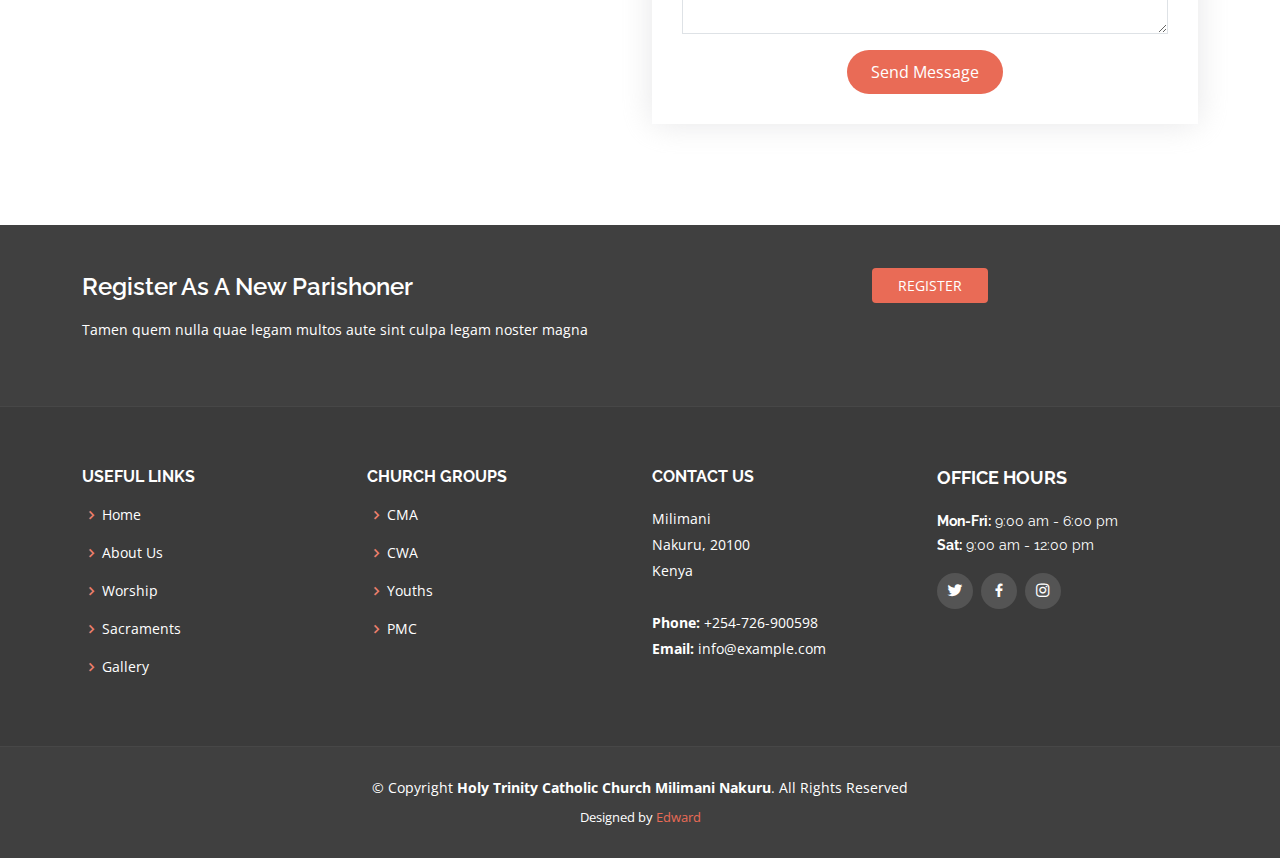
==== commit 94c25ae6: "Add Portfolio Images" ====
--- a/index.html
+++ b/index.html
@@ -79,7 +79,7 @@
             </ul>
           </li>
           <li><a class="nav-link scrollto" href="#contact">Contact</a></li>
-          <li><a class="getstarted scrollto" href="#about">Donate</a></li>
+          <li><a class="getstarted" href="" data-bs-toggle="modal" data-bs-target="#donate">Donate</a></li>
         </ul>
         <i class="bi bi-list mobile-nav-toggle"></i>
       </nav><!-- .navbar -->
@@ -97,34 +97,34 @@
         <div class="carousel-inner" role="listbox">
 
           <!-- Slide 1 -->
-          <div class="carousel-item active" style="background-image: url(assets/img/cr5.png)">
+          <div class="carousel-item active" style="background-image: url(assets/img/slide/slide-1.jpg)">
             <div class="carousel-container">
-              <div class="carousel-content">
-                <h2 class="animate__animated animate__fadeInDown text-bg-light p-1 opacity-75 rounded-4">TRINITY SUNDAY</h2>
+              <div class="carousel-content text-bg-light opacity-75">
+                <h2 class="animate__animated animate__fadeInDown p-1">TRINITY SUNDAY</h2>
                 <p class="animate__animated animate__fadeInUp text-bg-light py-2 px-4 d-flex flex-row align-content-center gap-2 w-100 liturgy rounded-2 opacity-75"><span>LATER ORDINARY TIME</span> <span>SUN JUN 04 2023</span> <span>WEEK: 23</span> <span>DAY: 155</span></p>
-                <a href="https://forms.gle/7a2teXiXFZjDNBGc8" target="_blank" class="btn-get-started animate__animated animate__fadeInUp">Register</a>
+                <!-- <a href="https://forms.gle/7a2teXiXFZjDNBGc8" target="_blank" class="btn-get-started animate__animated animate__fadeInUp">Register</a> -->
               </div>
             </div>
           </div>
 
           <!-- Slide 2 -->
-          <div class="carousel-item" style="background-image: url(assets/img/cr2.jpg)">
+          <div class="carousel-item" style="background-image: url(assets/img/slide/slide-2.jpg)">
             <div class="carousel-container">
-              <div class="carousel-content">
-                <h2 class="animate__animated animate__fadeInDown text-bg-light p-1 opacity-75 rounded-4">TRINITY SUNDAY</h2>
+              <div class="carousel-content text-bg-light opacity-75">
+                <h2 class="animate__animated animate__fadeInDown p-1">TRINITY SUNDAY</h2>
                 <p class="animate__animated animate__fadeInUp text-bg-light py-2 px-4 d-flex flex-row align-content-center gap-2 w-100 liturgy rounded-2 opacity-75"><span>LATER ORDINARY TIME</span> <span>SUN JUN 04 2023</span> <span>WEEK: 23</span> <span>DAY: 155</span></p>
-                <a href="https://forms.gle/7a2teXiXFZjDNBGc8" target="_blank" class="btn-get-started animate__animated animate__fadeInUp">Register</a>
+                <!-- <a href="https://forms.gle/7a2teXiXFZjDNBGc8" target="_blank" class="btn-get-started animate__animated animate__fadeInUp">Register</a> -->
               </div>
             </div>
           </div>
 
           <!-- Slide 3 -->
-          <div class="carousel-item" style="background-image: url(assets/img/cr3.jpg)">
+          <div class="carousel-item" style="background-image: url(assets/img/slide/cr5.png)">
             <div class="carousel-container">
-              <div class="carousel-content">
-                <h2 class="animate__animated animate__fadeInDown text-bg-light p-1 opacity-75 rounded-4">TRINITY SUNDAY</h2>
+              <div class="carousel-content text-bg-light opacity-75">
+                <h2 class="animate__animated animate__fadeInDown p-1">TRINITY SUNDAY</h2>
                 <p class="animate__animated animate__fadeInUp text-bg-light py-2 px-4 d-flex flex-row align-content-center gap-2 w-100 liturgy rounded-2 opacity-75"><span>LATER ORDINARY TIME</span> <span>SUN JUN 04 2023</span> <span>WEEK: 23</span> <span>DAY: 155</span></p>
-                <a href="https://forms.gle/7a2teXiXFZjDNBGc8" target="_blank" class="btn-get-started animate__animated animate__fadeInUp">Register</a>
+                <!-- <a href="https://forms.gle/7a2teXiXFZjDNBGc8" target="_blank" class="btn-get-started animate__animated animate__fadeInUp">Register</a> -->
               </div>
             </div>
           </div>
@@ -196,7 +196,7 @@
 
         <div class="row">
           <div class="col-lg-6">
-            <img src="/assets/img/priests/Ngigi.png" class="img-fluid" alt="">
+            <img src="/assets/img/about-1.jpg" class="img-fluid" alt="">
           </div>
           <div class="col-lg-6 pt-4 pt-lg-0 content">
             <h3>Voluptatem dignissimos provident quasi corporis voluptates sit assumenda.</h3>
@@ -638,6 +638,78 @@
 
   </main><!-- End #main -->
 
+  <!-- Modal -->
+        <div class="modal fade" id="donate" tabindex="-1" aria-labelledby="exampleModalLabel" aria-hidden="true">
+        <div class="modal-dialog">
+            <div class="modal-content">
+            <div class="modal-header">
+                <h1 class="modal-title fs-5 text-uppercase" id="exampleModalLabel">Donation Form</h1>
+                <button type="button" class="btn-close" data-bs-dismiss="modal" aria-label="Close"></button>
+            </div>
+            <div class="modal-body">
+              <div class="row mb-4">
+                 <div class="col">
+                  <div class="form-outline">
+                    <label class="form-label" for="amount">Amount</label>
+                    <input type="number" id="amount" class="form-control" placeholder="KSH" required/>                    
+                  </div>
+                </div>
+                <div class="col">
+                  <div class="form-outline">
+                    <label class="form-label" for="form3Example2">Phone Number</label>
+                    <input type="number" id="phone" class="form-control" placeholder="0720111222" required/>                    
+                  </div>
+                </div>
+              </div>
+              <div class="row mb-4">
+                <h6 class="fw-bold">Donation Type</h6>
+                <div class="form-outline">
+                  <div class="form-check">
+                    <input class="form-check-input" type="radio" name="tithe" id="tithe">
+                    <label class="form-check-label" for="tithe">
+                      Tithe
+                    </label>
+                  </div>
+                  <div class="form-check">
+                    <input class="form-check-input" type="radio" name="offertory" id="offertory">
+                    <label class="form-check-label" for="offertory">
+                      Offertory
+                    </label>
+                  </div>
+                  <div class="form-check">
+                    <input class="form-check-input" type="radio" name="construction" id="construction">
+                    <label class="form-check-label" for="construction">
+                      Church Construction
+                    </label>
+                  </div>
+                  <div class="form-check">
+                    <input class="form-check-input" type="radio" name="childern" id="childern">
+                    <label class="form-check-label" for="childern">
+                      Children's Home
+                    </label>
+                  </div>
+                </div>
+              </div>
+              <div class="row mb-4">
+                <div class="form-outline">
+                  <label for="name" class="form-label">Donor Name</label>
+                <input type="name" class="form-control" id="name" placeholder="John Doe">
+                </div>
+              </div>
+              <div class="row mb-4">
+                <div class="form-outline">
+                  <label for="comment" class="form-label">Donor Notes</label>
+                  <textarea class="form-control" id="comment" rows="3"></textarea>
+                </div>
+              </div>
+            </div>
+            <div class="modal-footer">
+                <button type="button" class="btn btn-secondary" data-bs-dismiss="modal">Dismiss</button>
+                <span type="submit" role="button" class=""><img src="assets/img/mpesa.jpg" alt="" class="" style="height: 38px;"></span>
+            </div>
+            </div>
+        </div>
+        </div>
   <!-- ======= Footer ======= -->
   <footer id="footer">
 
@@ -727,6 +799,8 @@
   <script src="assets/vendor/swiper/swiper-bundle.min.js"></script>
   <script src="assets/vendor/waypoints/noframework.waypoints.js"></script>
   <script src="assets/vendor/php-email-form/validate.js"></script>
+  <script src="https://cdn.jsdelivr.net/npm/@popperjs/core@2.11.8/dist/umd/popper.min.js" integrity="sha384-I7E8VVD/ismYTF4hNIPjVp/Zjvgyol6VFvRkX/vR+Vc4jQkC+hVqc2pM8ODewa9r" crossorigin="anonymous"></script>
+  <script src="https://cdn.jsdelivr.net/npm/bootstrap@5.3.0/dist/js/bootstrap.min.js" integrity="sha384-fbbOQedDUMZZ5KreZpsbe1LCZPVmfTnH7ois6mU1QK+m14rQ1l2bGBq41eYeM/fS" crossorigin="anonymous"></script>
 
   <!-- Template Main JS File -->
   <script src="assets/js/main.js"></script>
--- a/assets/css/style.css
+++ b/assets/css/style.css
@@ -111,7 +111,7 @@
 }
 
 #header .logo-img img {
-  height: 120px
+  height: 120px;
 }
 
 #header .logo h1 {
@@ -187,7 +187,7 @@
 .navbar a:hover,
 .navbar .active,
 .navbar .active:focus,
-.navbar li:hover>a {
+.navbar li:hover > a {
   color: #e96b56;
 }
 
@@ -238,11 +238,11 @@
 
 .navbar .dropdown ul a:hover,
 .navbar .dropdown ul .active:hover,
-.navbar .dropdown ul li:hover>a {
-  color: #e96b56;
-}
-
-.navbar .dropdown:hover>ul {
+.navbar .dropdown ul li:hover > a {
+  color: #e96b56;
+}
+
+.navbar .dropdown:hover > ul {
   opacity: 1;
   top: 100%;
   visibility: visible;
@@ -254,7 +254,7 @@
   visibility: hidden;
 }
 
-.navbar .dropdown .dropdown:hover>ul {
+.navbar .dropdown .dropdown:hover > ul {
   opacity: 1;
   top: 0;
   left: 100%;
@@ -266,7 +266,7 @@
     left: -90%;
   }
 
-  .navbar .dropdown .dropdown:hover>ul {
+  .navbar .dropdown .dropdown:hover > ul {
     left: -100%;
   }
 }
@@ -337,7 +337,7 @@
 
 .navbar-mobile a:hover,
 .navbar-mobile .active,
-.navbar-mobile li:hover>a {
+.navbar-mobile li:hover > a {
   color: #e96b56;
 }
 
@@ -372,11 +372,11 @@
 
 .navbar-mobile .dropdown ul a:hover,
 .navbar-mobile .dropdown ul .active:hover,
-.navbar-mobile .dropdown ul li:hover>a {
-  color: #e96b56;
-}
-
-.navbar-mobile .dropdown>.dropdown-active {
+.navbar-mobile .dropdown ul li:hover > a {
+  color: #e96b56;
+}
+
+.navbar-mobile .dropdown > .dropdown-active {
   display: block;
 }
 
@@ -415,9 +415,9 @@
 
 #hero .carousel-container {
   display: flex;
-  justify-content: center;
+  justify-content: flex-start;
   align-items: center;
-  position: absolute;
+  position: relative;
   bottom: 0;
   top: 0;
   left: 0;
@@ -434,6 +434,7 @@
   margin-bottom: 30px;
   font-size: 48px;
   font-weight: 700;
+  padding-top: 10px;
 }
 
 #hero h2 span {
@@ -538,8 +539,7 @@
   text-decoration: none;
 }
 
-@media (max-height: 768px),
-(max-width: 1200px) {
+@media (max-height: 768px), (max-width: 1200px) {
   #hero {
     margin-bottom: 60px;
   }
@@ -550,6 +550,20 @@
 
   #hero .carousel-indicators li {
     margin-bottom: 0;
+  }
+
+  #hero h2 {
+    color: #2e2e2e;
+    margin-bottom: 15px;
+    font-size: 24px;
+    font-weight: 500;
+  }
+
+  #hero p {
+    width: 90%;
+    animation-delay: 0.4s;
+    margin: 0 auto 15px auto;
+    color: arken(#545454, 15);
   }
 }
 
@@ -639,11 +653,11 @@
   font-size: 14px;
 }
 
-.breadcrumbs ol li+li {
+.breadcrumbs ol li + li {
   padding-left: 10px;
 }
 
-.breadcrumbs ol li+li::before {
+.breadcrumbs ol li + li::before {
   display: inline-block;
   padding-right: 10px;
   color: #6e6e6e;
@@ -1277,7 +1291,10 @@
   position: relative;
 }
 
-.portfolio-details .portfolio-details-slider .swiper-pagination .swiper-pagination-bullet {
+.portfolio-details
+  .portfolio-details-slider
+  .swiper-pagination
+  .swiper-pagination-bullet {
   width: 12px;
   height: 12px;
   background-color: #fff;
@@ -1285,7 +1302,10 @@
   border: 1px solid #e96b56;
 }
 
-.portfolio-details .portfolio-details-slider .swiper-pagination .swiper-pagination-bullet-active {
+.portfolio-details
+  .portfolio-details-slider
+  .swiper-pagination
+  .swiper-pagination-bullet-active {
   background-color: #e96b56;
 }
 
@@ -1308,7 +1328,7 @@
   font-size: 15px;
 }
 
-.portfolio-details .portfolio-info ul li+li {
+.portfolio-details .portfolio-info ul li + li {
   margin-top: 10px;
 }
 
@@ -1550,7 +1570,7 @@
   font-weight: 600;
 }
 
-.contact .php-email-form .error-message br+br {
+.contact .php-email-form .error-message br + br {
   margin-top: 25px;
 }
 
@@ -1602,7 +1622,7 @@
   padding: 12px 15px;
 }
 
-.contact .php-email-form button[type=submit] {
+.contact .php-email-form button[type="submit"] {
   background: #e96b56;
   border: 0;
   border-radius: 50px;
@@ -1611,7 +1631,7 @@
   transition: 0.4s;
 }
 
-.contact .php-email-form button[type=submit]:hover {
+.contact .php-email-form button[type="submit"]:hover {
   background: #e6573f;
 }
 
@@ -1674,7 +1694,7 @@
   margin: 0;
 }
 
-.blog .entry .entry-meta ul li+li {
+.blog .entry .entry-meta ul li + li {
   padding-left: 20px;
 }
 
@@ -1791,7 +1811,7 @@
   display: inline-block;
 }
 
-.blog .entry .entry-footer .tags li+li::before {
+.blog .entry .entry-footer .tags li + li::before {
   padding-right: 6px;
   color: #6c757d;
   content: ",";
@@ -2010,7 +2030,7 @@
   position: relative;
 }
 
-.blog .sidebar .search-form form input[type=text] {
+.blog .sidebar .search-form form input[type="text"] {
   border: 0;
   padding: 4px;
   border-radius: 4px;
@@ -2047,7 +2067,7 @@
   padding: 0;
 }
 
-.blog .sidebar .categories ul li+li {
+.blog .sidebar .categories ul li + li {
   padding-top: 10px;
 }
 
@@ -2066,7 +2086,7 @@
   font-size: 14px;
 }
 
-.blog .sidebar .recent-posts .post-item+.post-item {
+.blog .sidebar .recent-posts .post-item + .post-item {
   margin-top: 15px;
 }
 
@@ -2164,13 +2184,13 @@
   border-radius: 50px;
 }
 
-#footer .footer-newsletter form input[type=email] {
+#footer .footer-newsletter form input[type="email"] {
   border: 0;
   padding: 8px;
   width: calc(100% - 140px);
 }
 
-#footer .footer-newsletter form input[type=submit] {
+#footer .footer-newsletter form input[type="submit"] {
   position: absolute;
   top: 0;
   right: 0;
@@ -2186,7 +2206,7 @@
   border-radius: 50px;
 }
 
-#footer .footer-newsletter form input[type=submit]:hover {
+#footer .footer-newsletter form input[type="submit"]:hover {
   background: #e6573f;
 }
 
@@ -2318,4 +2338,4 @@
   text-align: center;
   font-size: 13px;
   color: #fff;
-}+}
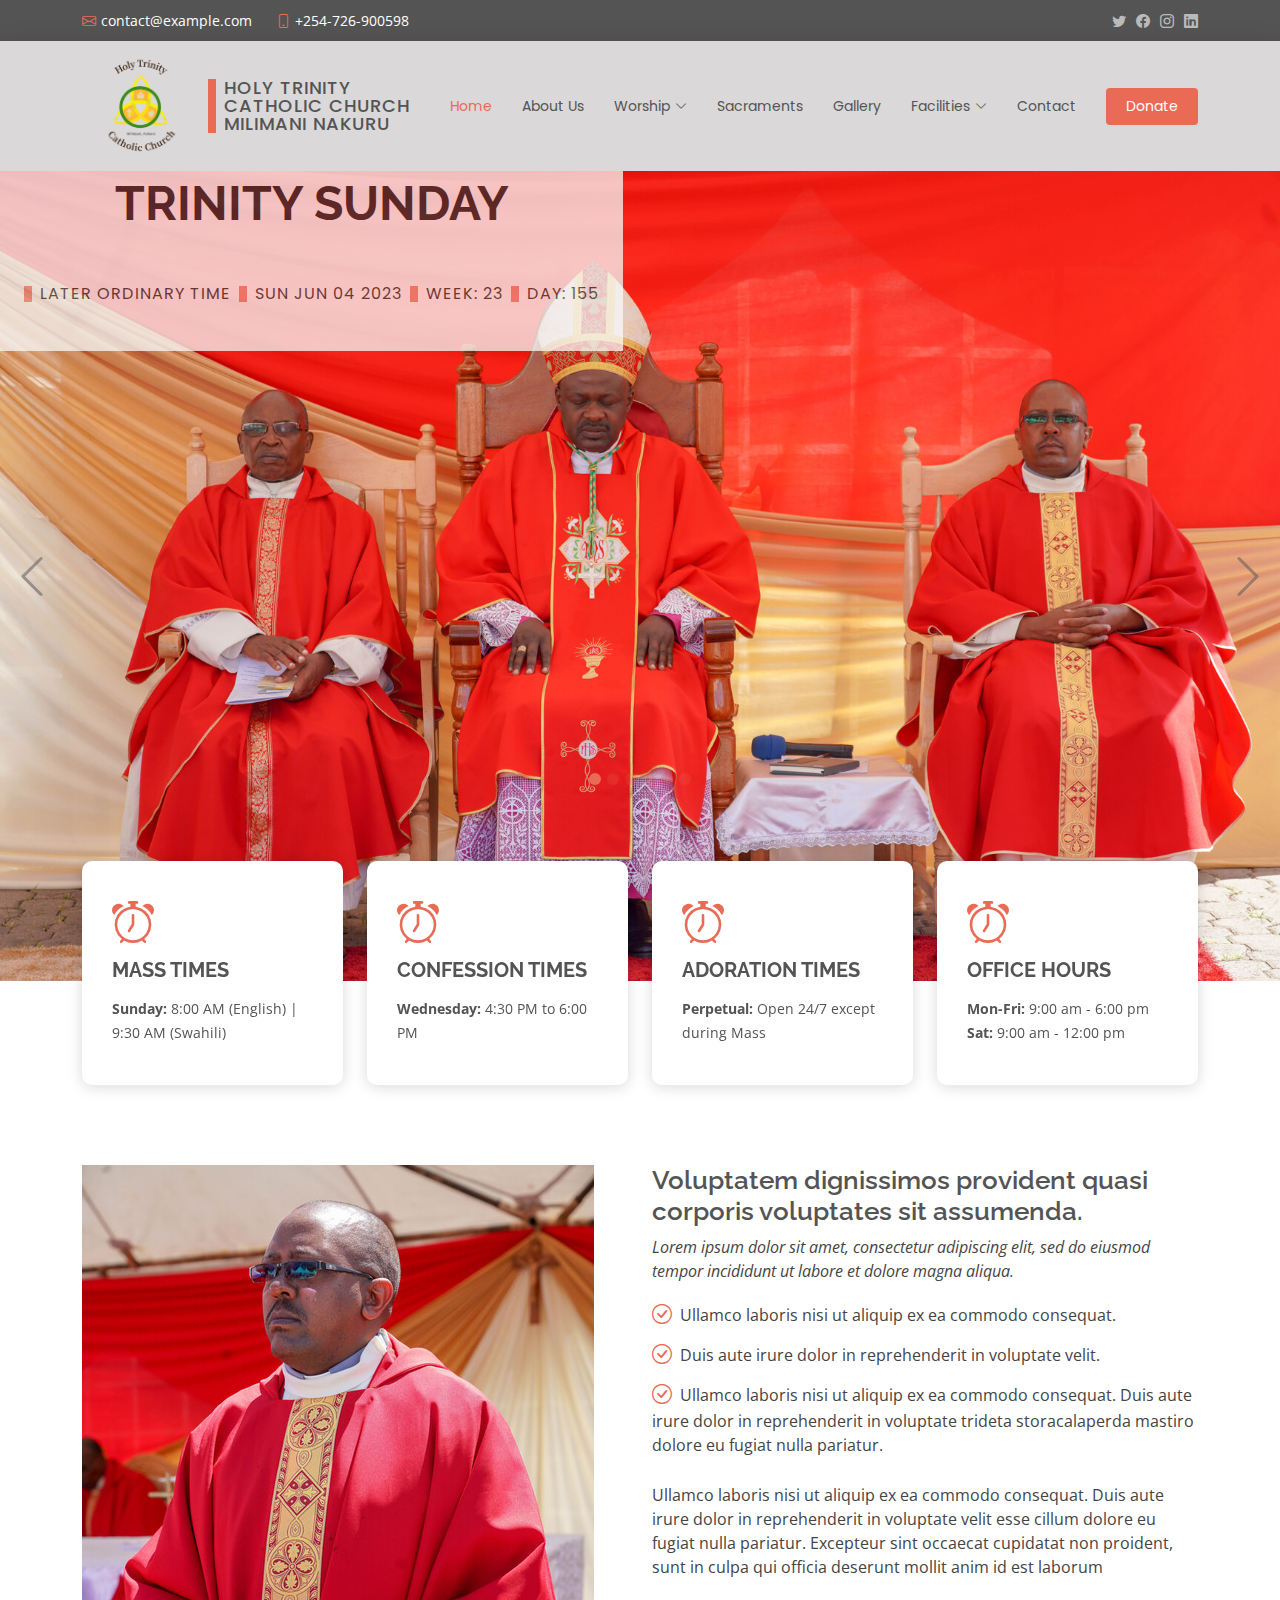
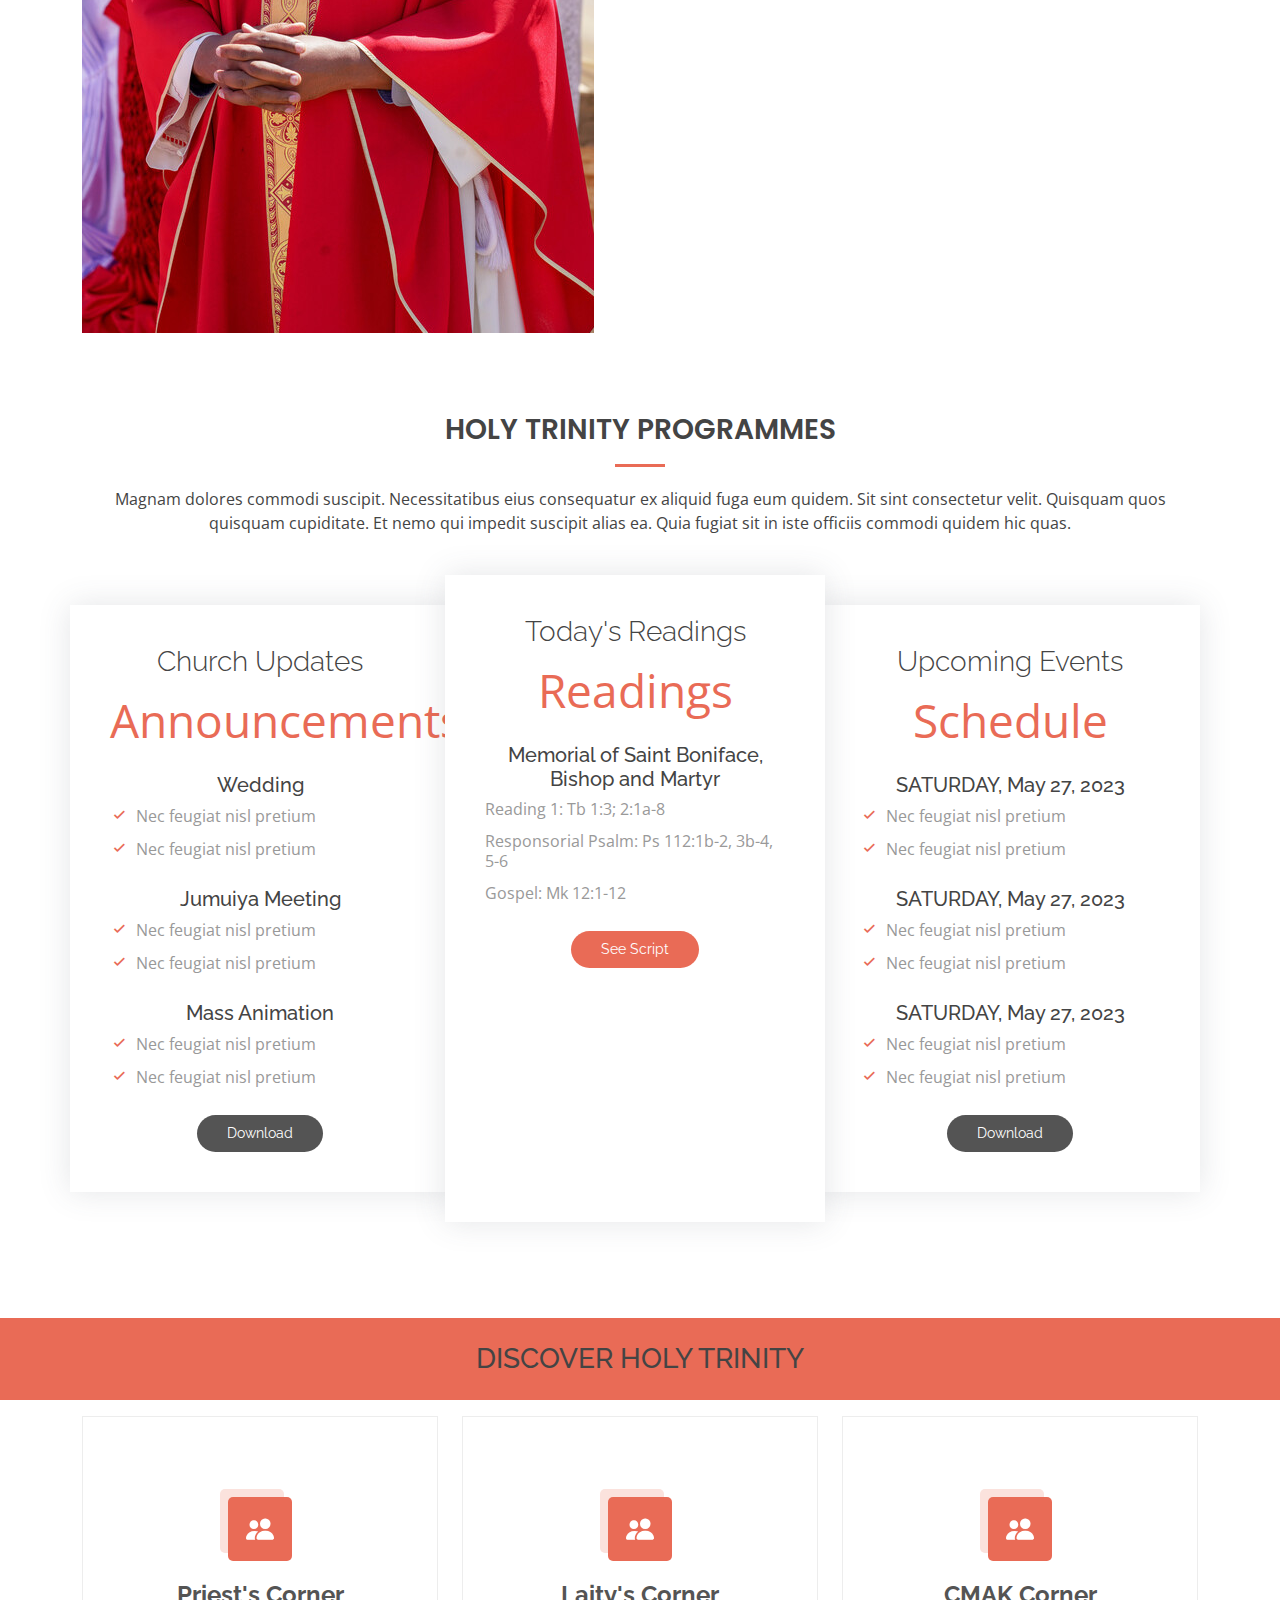
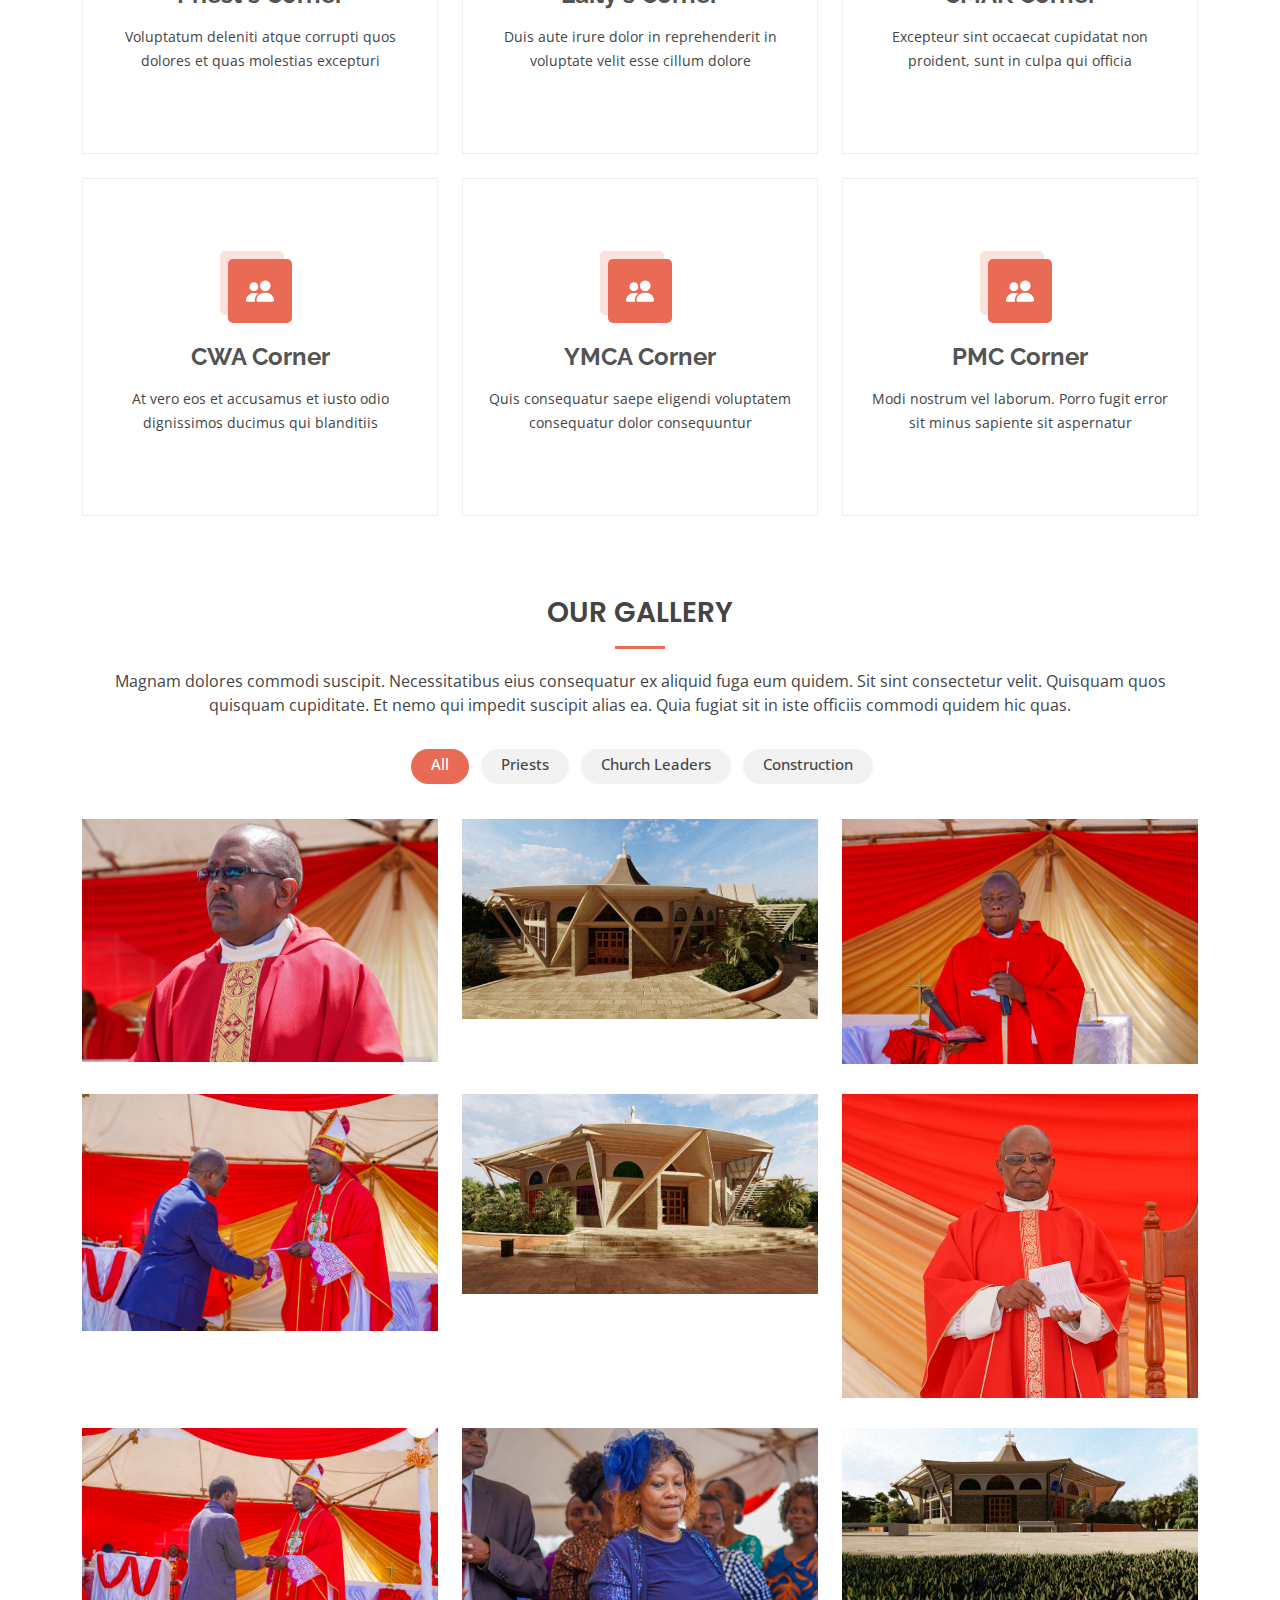
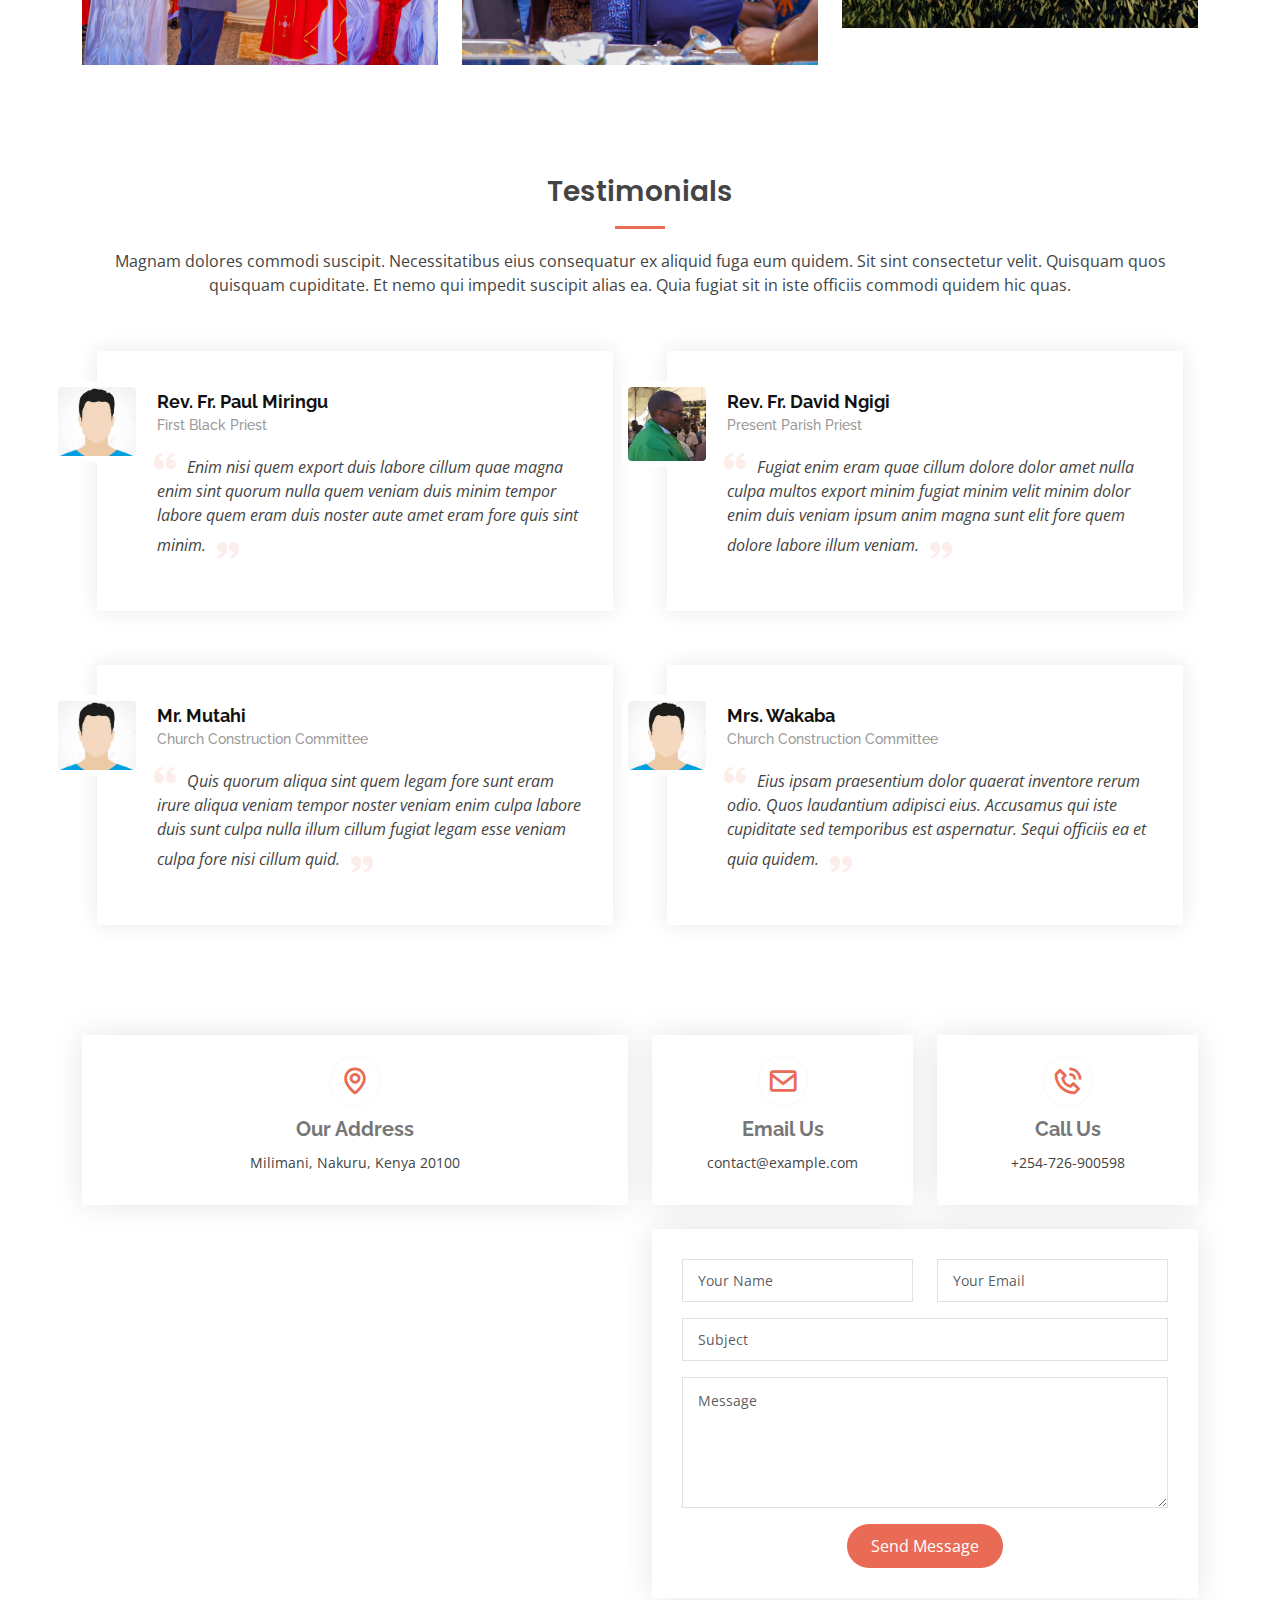
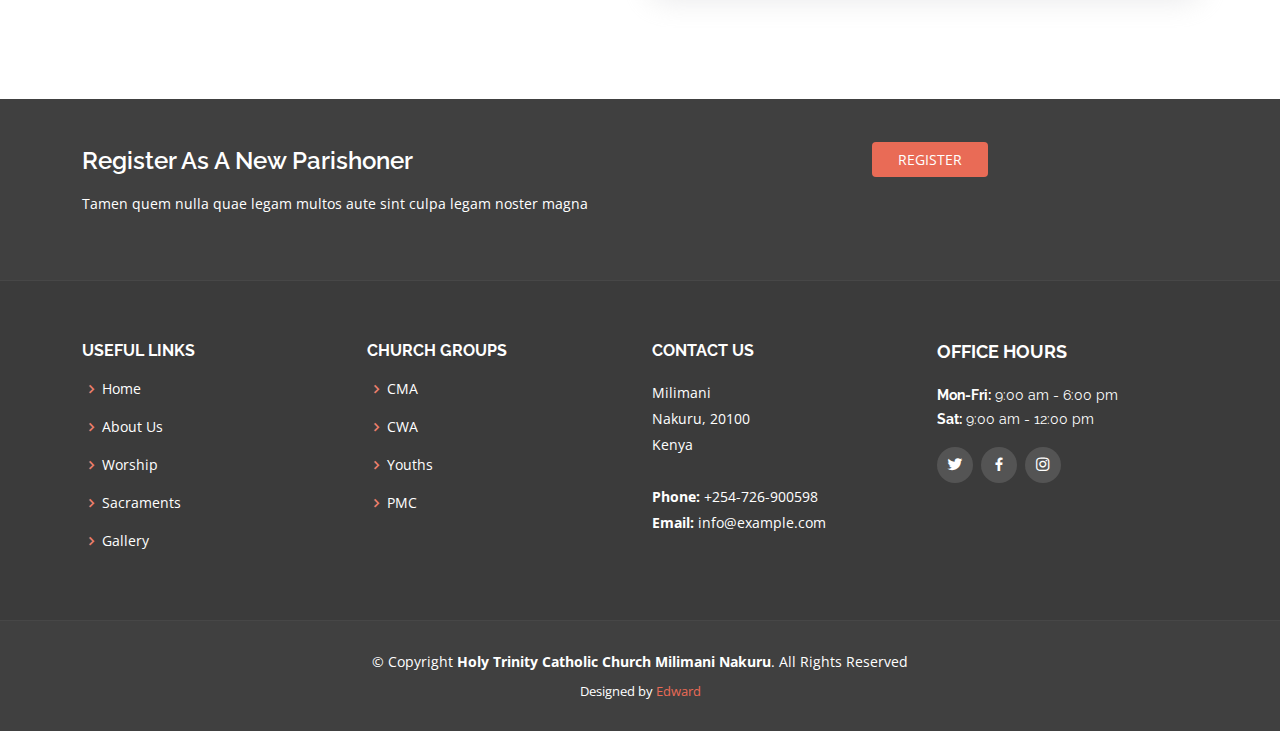
==== commit acad0d11: "Add Construction Images" ====
--- a/index.html
+++ b/index.html
@@ -118,8 +118,41 @@
             </div>
           </div>
 
-          <!-- Slide 3 -->
-          <div class="carousel-item" style="background-image: url(assets/img/slide/cr5.png)">
+           <!-- Slide 4 -->
+          <div class="carousel-item" style="background-image: url(assets/img/slide/slide-3.jpeg)">
+            <div class="carousel-container">
+              <div class="carousel-content text-bg-light opacity-75">
+                <h2 class="animate__animated animate__fadeInDown p-1">TRINITY SUNDAY</h2>
+                <p class="animate__animated animate__fadeInUp text-bg-light py-2 px-4 d-flex flex-row align-content-center gap-2 w-100 liturgy rounded-2 opacity-75"><span>LATER ORDINARY TIME</span> <span>SUN JUN 04 2023</span> <span>WEEK: 23</span> <span>DAY: 155</span></p>
+                <!-- <a href="https://forms.gle/7a2teXiXFZjDNBGc8" target="_blank" class="btn-get-started animate__animated animate__fadeInUp">Register</a> -->
+              </div>
+            </div>
+          </div>
+
+           <!-- Slide 5 -->
+          <div class="carousel-item" style="background-image: url(assets/img/slide/slide-4.jpeg)">
+            <div class="carousel-container">
+              <div class="carousel-content text-bg-light opacity-75">
+                <h2 class="animate__animated animate__fadeInDown p-1">TRINITY SUNDAY</h2>
+                <p class="animate__animated animate__fadeInUp text-bg-light py-2 px-4 d-flex flex-row align-content-center gap-2 w-100 liturgy rounded-2 opacity-75"><span>LATER ORDINARY TIME</span> <span>SUN JUN 04 2023</span> <span>WEEK: 23</span> <span>DAY: 155</span></p>
+                <!-- <a href="https://forms.gle/7a2teXiXFZjDNBGc8" target="_blank" class="btn-get-started animate__animated animate__fadeInUp">Register</a> -->
+              </div>
+            </div>
+          </div>
+
+           <!-- Slide 6 -->
+          <div class="carousel-item" style="background-image: url(assets/img/slide/slide-5.jpeg)">
+            <div class="carousel-container">
+              <div class="carousel-content text-bg-light opacity-75">
+                <h2 class="animate__animated animate__fadeInDown p-1">TRINITY SUNDAY</h2>
+                <p class="animate__animated animate__fadeInUp text-bg-light py-2 px-4 d-flex flex-row align-content-center gap-2 w-100 liturgy rounded-2 opacity-75"><span>LATER ORDINARY TIME</span> <span>SUN JUN 04 2023</span> <span>WEEK: 23</span> <span>DAY: 155</span></p>
+                <!-- <a href="https://forms.gle/7a2teXiXFZjDNBGc8" target="_blank" class="btn-get-started animate__animated animate__fadeInUp">Register</a> -->
+              </div>
+            </div>
+          </div>
+
+           <!-- Slide 7 -->
+          <div class="carousel-item" style="background-image: url(assets/img/slide/slide-6.jpeg)">
             <div class="carousel-container">
               <div class="carousel-content text-bg-light opacity-75">
                 <h2 class="animate__animated animate__fadeInDown p-1">TRINITY SUNDAY</h2>
@@ -372,12 +405,12 @@
 
           <div class="col-lg-4 col-md-6 col-xs-12 portfolio-item filter-app">
             <div class="portfolio-wrap">
-              <img src="assets/img/priests/Ngigi.png" class="img-fluid" alt="">
+              <img src="assets/img/portfolio/priests/ngigi.jpg" class="img-fluid" alt="">
               <div class="portfolio-info">
                 <h4>Rev. Fr. David Ngigi</h4>
                 <p>PARISH PRIEST</p>
                 <div class="portfolio-links">
-                  <a href="assets/img/priests/Ngigi.png" data-gallery="portfolioGallery" class="portfolio-lightbox" title="App 1"><i class="bx bx-plus"></i></a>
+                  <a href="assets/img/portfolio/priests/ngigi.jpg" data-gallery="portfolioGallery" class="portfolio-lightbox" title="App 1"><i class="bx bx-plus"></i></a>
                   <a href="priest-details.html" title="More Details"><i class="bx bx-link"></i></a>
                 </div>
               </div>
@@ -386,12 +419,12 @@
 
           <div class="col-lg-4 col-md-6 portfolio-item filter-web">
             <div class="portfolio-wrap">
-              <img src="assets/img/cr1.jpg" class="img-fluid" alt="">
+              <img src="assets/img/portfolio/construction/p-1.jpeg" class="img-fluid" alt="">
               <div class="portfolio-info">
                 <h4>Construction</h4>
                 <p></p>
                 <div class="portfolio-links">
-                  <a href="assets/img/cr1.jpg" data-gallery="portfolioGallery" class="portfolio-lightbox" title="Web 3"><i class="bx bx-plus"></i></a>
+                  <a href="assets/img/portfolio/construction/p-1.jpeg" data-gallery="portfolioGallery" class="portfolio-lightbox" title="Web 3"><i class="bx bx-plus"></i></a>
                   <a href="construction-details.html" title="More Details"><i class="bx bx-link"></i></a>
                 </div>
               </div>
@@ -400,12 +433,12 @@
 
           <div class="col-lg-4 col-md-6 portfolio-item filter-app">
             <div class="portfolio-wrap">
-              <img src="assets/img/priests/Mwangi.png" class="img-fluid" alt="">
+              <img src="assets/img/portfolio/priests/mwangi.jpg" class="img-fluid" alt="">
               <div class="portfolio-info">
                 <h4>Rev. Fr. Peter Mwangi</h4>
                 <p>PAROCHIAL VICAR</p>
                 <div class="portfolio-links">
-                  <a href="assets/img/priests/Mwangi.png" data-gallery="portfolioGallery" class="portfolio-lightbox" title="App 2"><i class="bx bx-plus"></i></a>
+                  <a href="assets/img/portfolio/priests/mwangi.jpg" data-gallery="portfolioGallery" class="portfolio-lightbox" title="App 2"><i class="bx bx-plus"></i></a>
                   <a href="priest-details.html" title="More Details"><i class="bx bx-link"></i></a>
                 </div>
               </div>
@@ -414,12 +447,12 @@
 
           <div class="col-lg-4 col-md-6 portfolio-item filter-card">
             <div class="portfolio-wrap">
-              <img src="assets/img/priests/avatar.jpeg" class="img-fluid" alt="">
+              <img src="assets/img/portfolio/leaders/portfolio-1.jpg" class="img-fluid" alt="">
               <div class="portfolio-info">
                 <h4>Mr. Felix Maluki</h4>
                 <p>PARISH CHAIRMAN</p>
                 <div class="portfolio-links">
-                  <a href="assets/img/priests/avatar.jpeg" data-gallery="portfolioGallery" class="portfolio-lightbox" title="Card 2"><i class="bx bx-plus"></i></a>
+                  <a href="assets/img/portfolio/leaders/portfolio-1.jpg" data-gallery="portfolioGallery" class="portfolio-lightbox" title="Card 2"><i class="bx bx-plus"></i></a>
                   <a href="leader-details.html" title="More Details"><i class="bx bx-link"></i></a>
                 </div>
               </div>
@@ -428,12 +461,12 @@
 
           <div class="col-lg-4 col-md-6 portfolio-item filter-web">
             <div class="portfolio-wrap">
-              <img src="assets/img/cr2.jpg" class="img-fluid" alt="">
+              <img src="assets/img/portfolio/construction/p-2.jpeg" class="img-fluid" alt="">
               <div class="portfolio-info">
                 <h4>Construction 2</h4>
                 <p></p>
                 <div class="portfolio-links">
-                  <a href="assets/img/cr2.jpg" data-gallery="portfolioGallery" class="portfolio-lightbox" title="Web 2"><i class="bx bx-plus"></i></a>
+                  <a href="assets/img/portfolio/construction/p-2.jpeg" data-gallery="portfolioGallery" class="portfolio-lightbox" title="Web 2"><i class="bx bx-plus"></i></a>
                   <a href="construction-details.html" title="More Details"><i class="bx bx-link"></i></a>
                 </div>
               </div>
@@ -442,12 +475,12 @@
 
           <div class="col-lg-4 col-md-6 portfolio-item filter-app">
             <div class="portfolio-wrap">
-              <img src="assets/img/priests/avatar.jpeg" class="img-fluid" alt="">
+              <img src="assets/img/portfolio/priests/muraya.jpg" class="img-fluid" alt="">
               <div class="portfolio-info">
                 <h4>Rev. Fr. Muraya</h4>
                 <p>PAROCHIAL VICAR</p>
                 <div class="portfolio-links">
-                  <a href="assets/img/priests/avatar.jpeg" data-gallery="portfolioGallery" class="portfolio-lightbox" title="App 3"><i class="bx bx-plus"></i></a>
+                  <a href="assets/img/portfolio/priests/muraya.jpg" data-gallery="portfolioGallery" class="portfolio-lightbox" title="App 3"><i class="bx bx-plus"></i></a>
                   <a href="priest-details.html" title="More Details"><i class="bx bx-link"></i></a>
                 </div>
               </div>
@@ -456,12 +489,12 @@
 
           <div class="col-lg-4 col-md-6 portfolio-item filter-card">
             <div class="portfolio-wrap">
-              <img src="assets/img/priests/avatar.jpeg" class="img-fluid" alt="">
+              <img src="assets/img/portfolio/leaders/portfolio-10.jpg" class="img-fluid" alt="">
               <div class="portfolio-info">
-                <h4>Mrs. Jane Doe</h4>
-                <p>PARISH TREASURER</p>
+                <h4>Mr. Miheso</h4>
+                <p>CHAIRMAN CMAK</p>
                 <div class="portfolio-links">
-                  <a href="assets/img/priests/avatar.jpeg" data-gallery="portfolioGallery" class="portfolio-lightbox" title="Card 1"><i class="bx bx-plus"></i></a>
+                  <a href="assets/img/portfolio/leaders/portfolio-10.jpg" data-gallery="portfolioGallery" class="portfolio-lightbox" title="Card 1"><i class="bx bx-plus"></i></a>
                   <a href="leader-details.html" title="More Details"><i class="bx bx-link"></i></a>
                 </div>
               </div>
@@ -470,12 +503,12 @@
 
           <div class="col-lg-4 col-md-6 portfolio-item filter-card">
             <div class="portfolio-wrap">
-              <img src="assets/img/priests/avatar.jpeg" class="img-fluid" alt="">
+              <img src="assets/img/portfolio/leaders/portfolio-13.jpg" class="img-fluid" alt="">
               <div class="portfolio-info">
-                <h4>Mr. John Doe</h4>
-                <p>PARISH SECRETARY</p>
+                <h4>Mrs. Ngunjiri</h4>
+                <p>CHAIRLADY CWA</p>
                 <div class="portfolio-links">
-                  <a href="assets/img/priests/avatar.jpeg" data-gallery="portfolioGallery" class="portfolio-lightbox" title="Card 3"><i class="bx bx-plus"></i></a>
+                  <a href="assets/img/portfolio/leaders/portfolio-13.jpg" data-gallery="portfolioGallery" class="portfolio-lightbox" title="Card 3"><i class="bx bx-plus"></i></a>
                   <a href="leader-details.html" title="More Details"><i class="bx bx-link"></i></a>
                 </div>
               </div>
@@ -484,12 +517,12 @@
 
           <div class="col-lg-4 col-md-6 portfolio-item filter-web">
             <div class="portfolio-wrap">
-              <img src="assets/img/cr3.jpg" class="img-fluid" alt="">
+              <img src="assets/img/portfolio/construction/p-3.jpeg" class="img-fluid" alt="">
               <div class="portfolio-info">
                 <h4>Construction 3</h4>
                 <p></p>
                 <div class="portfolio-links">
-                  <a href="assets/img/cr3.jpg" data-gallery="portfolioGallery" class="portfolio-lightbox" title="Web 3"><i class="bx bx-plus"></i></a>
+                  <a href="assets/img/portfolio/construction/p-3.jpeg" data-gallery="portfolioGallery" class="portfolio-lightbox" title="Web 3"><i class="bx bx-plus"></i></a>
                   <a href="construction-details.html" title="More Details"><i class="bx bx-link"></i></a>
                 </div>
               </div>
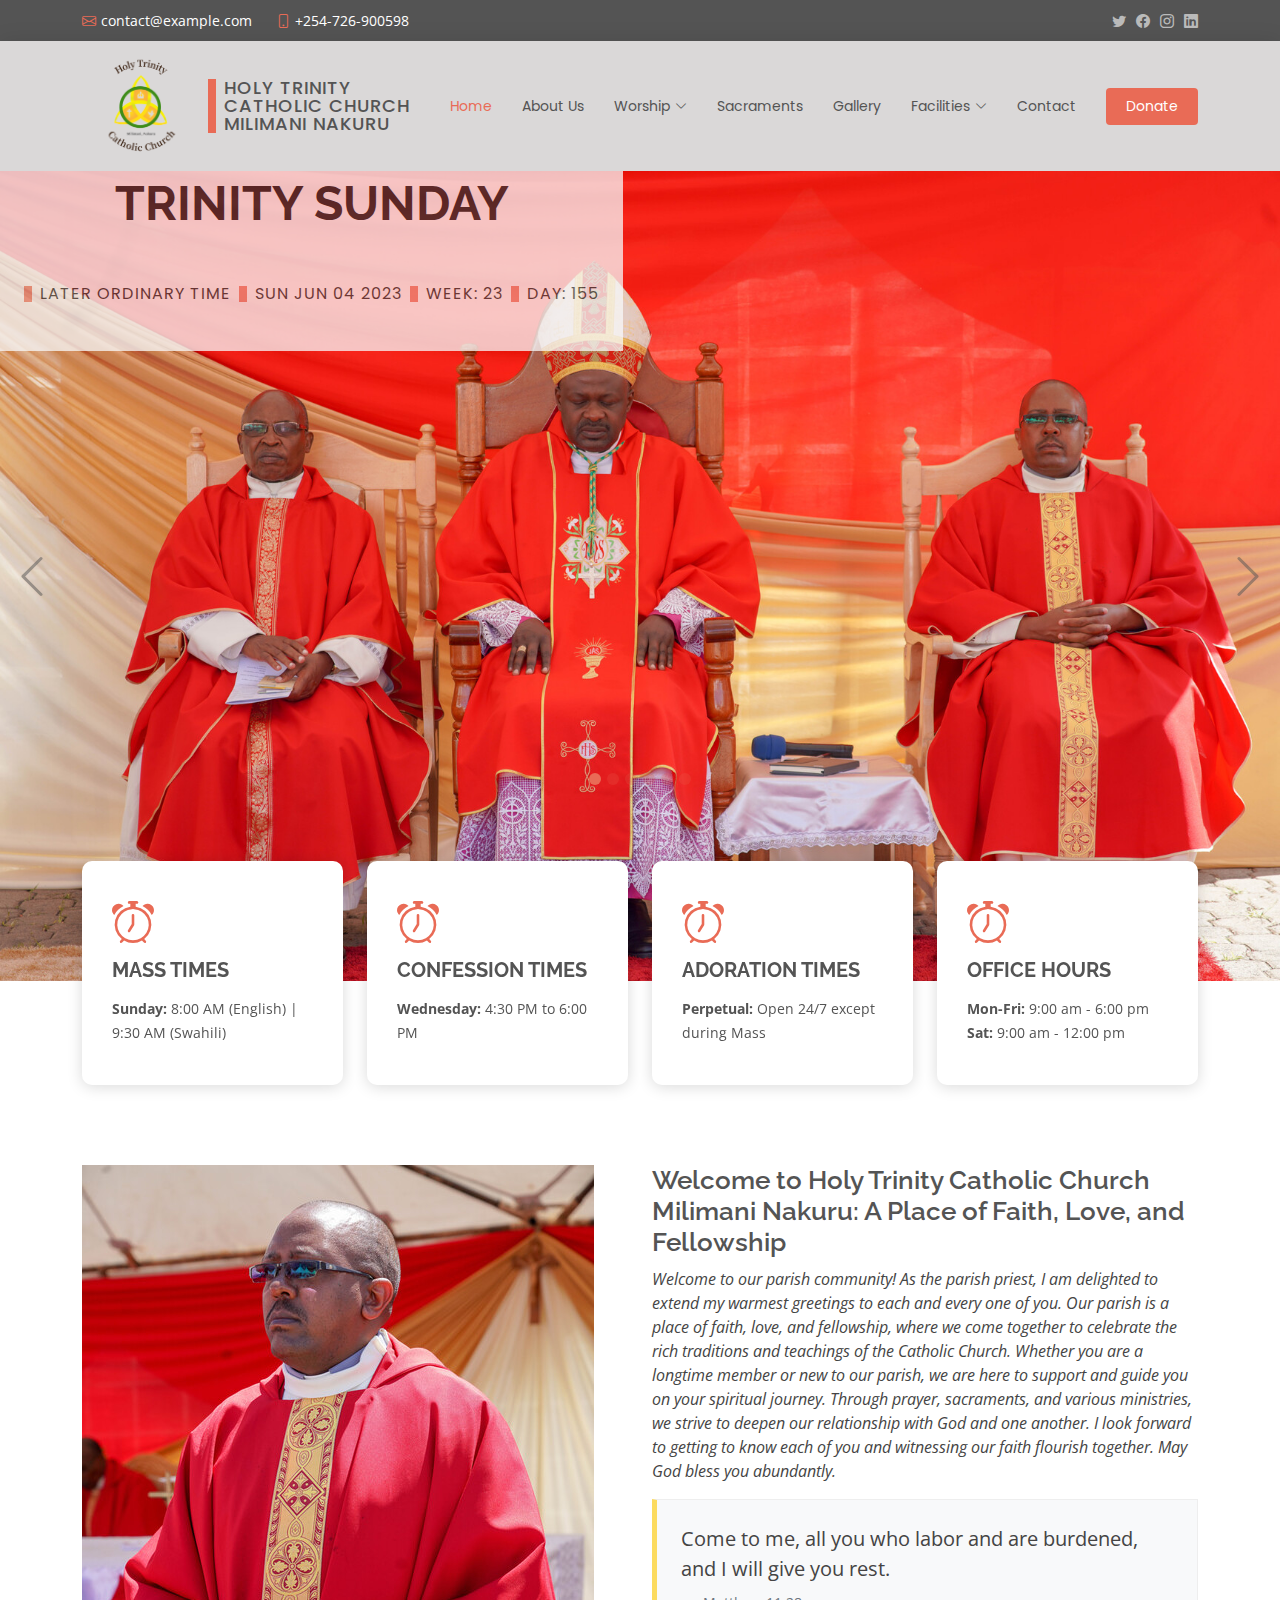
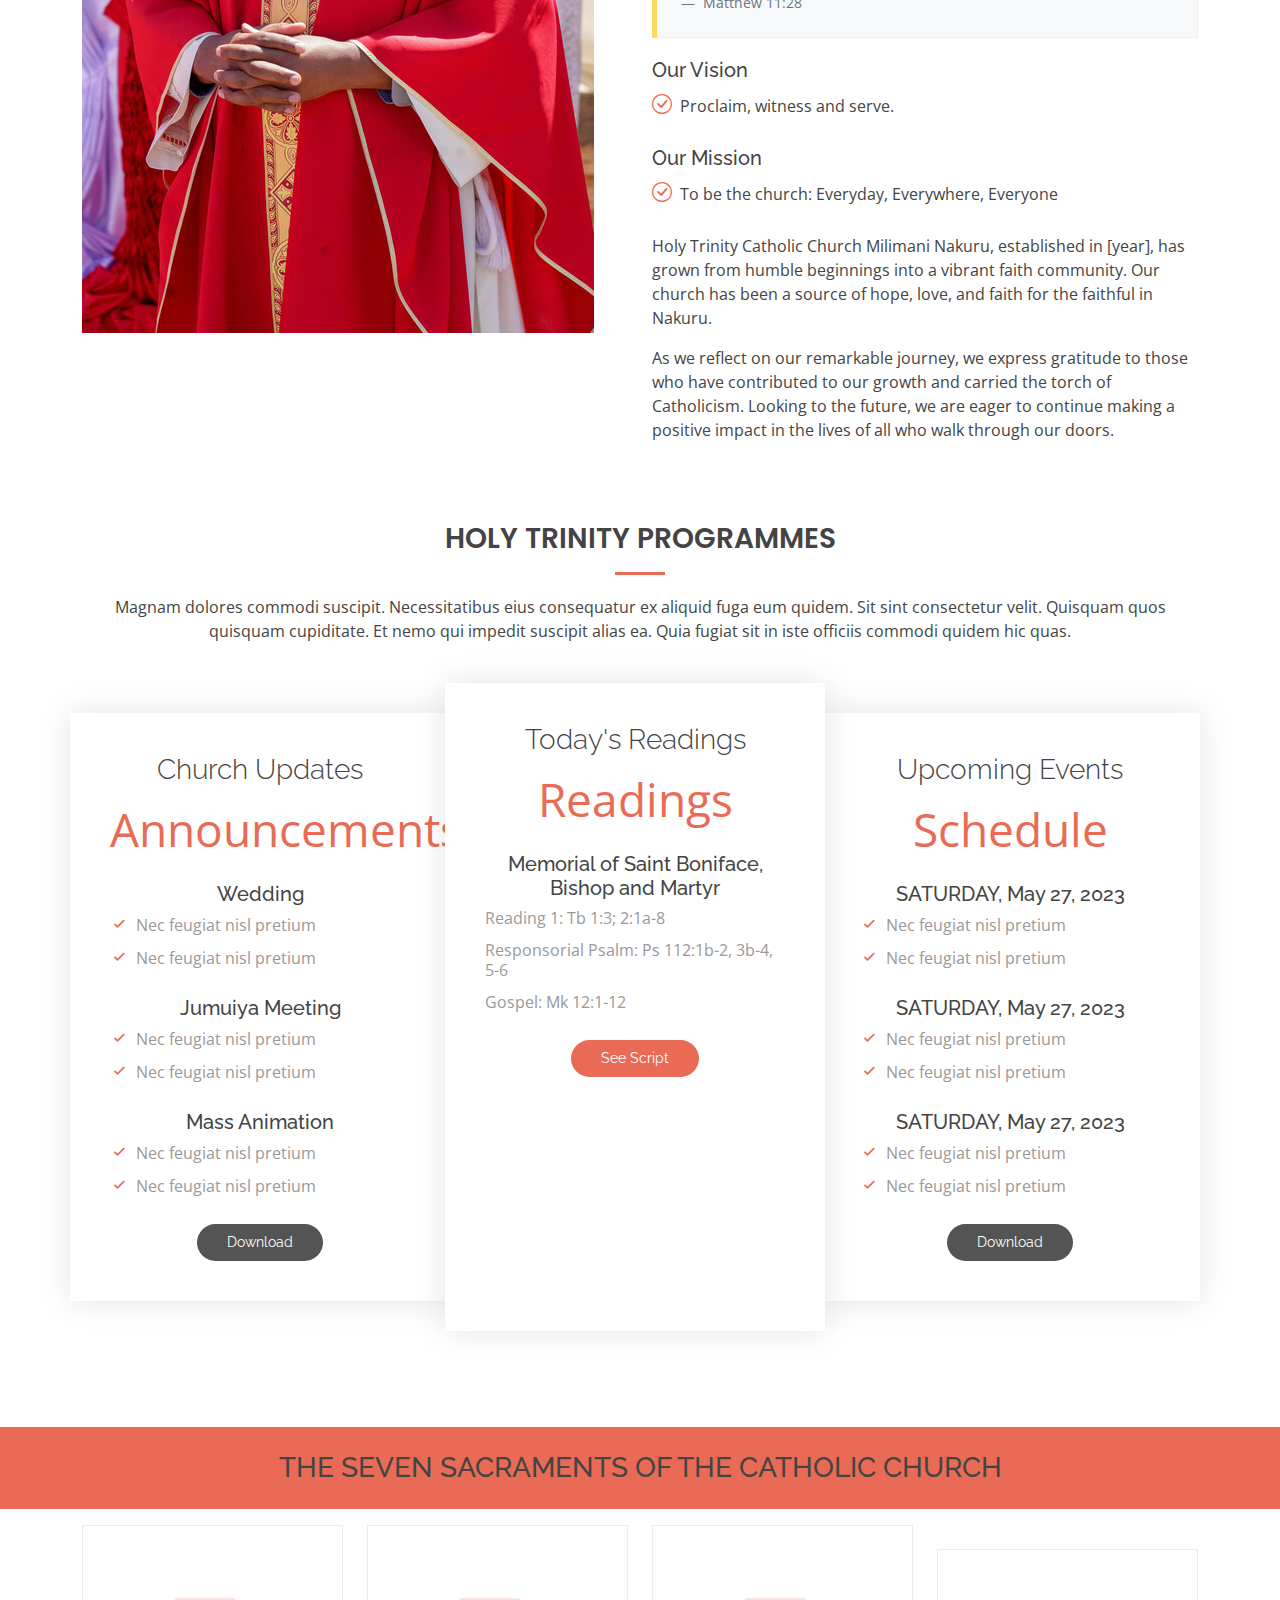
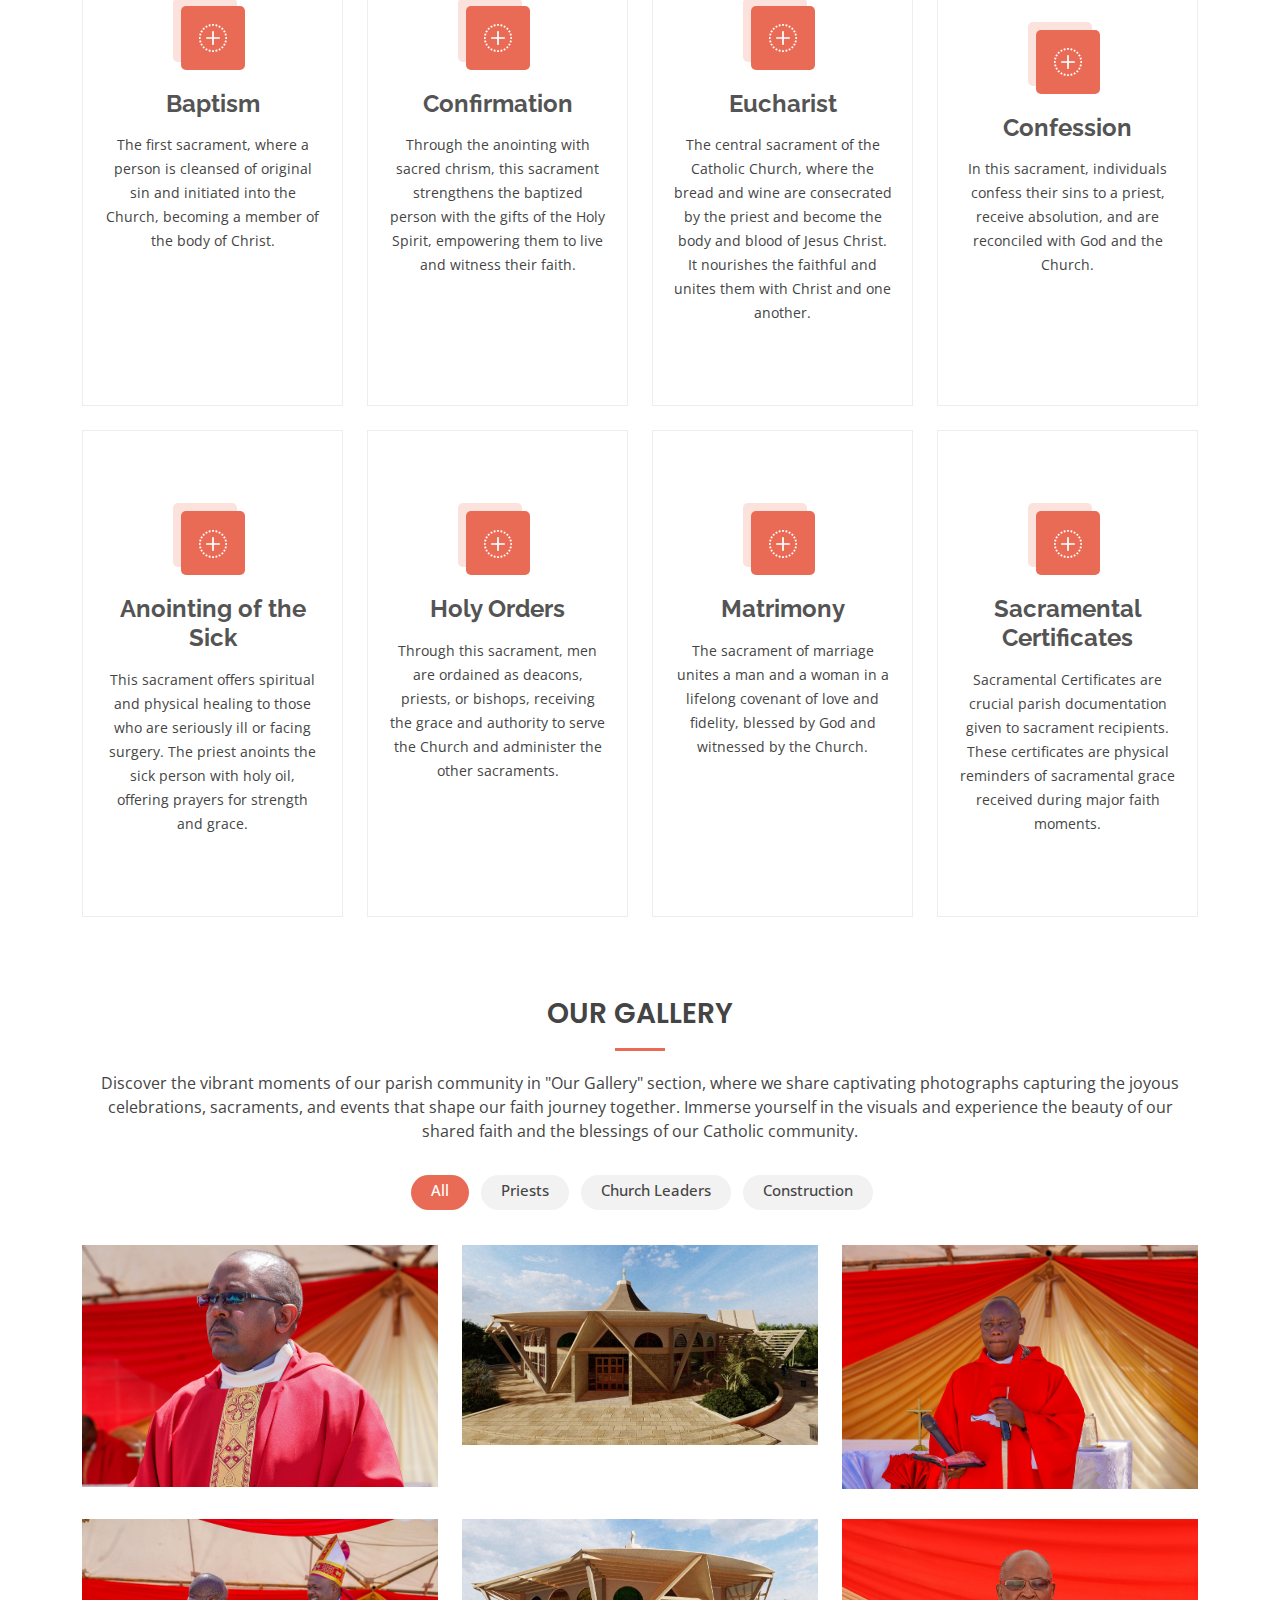
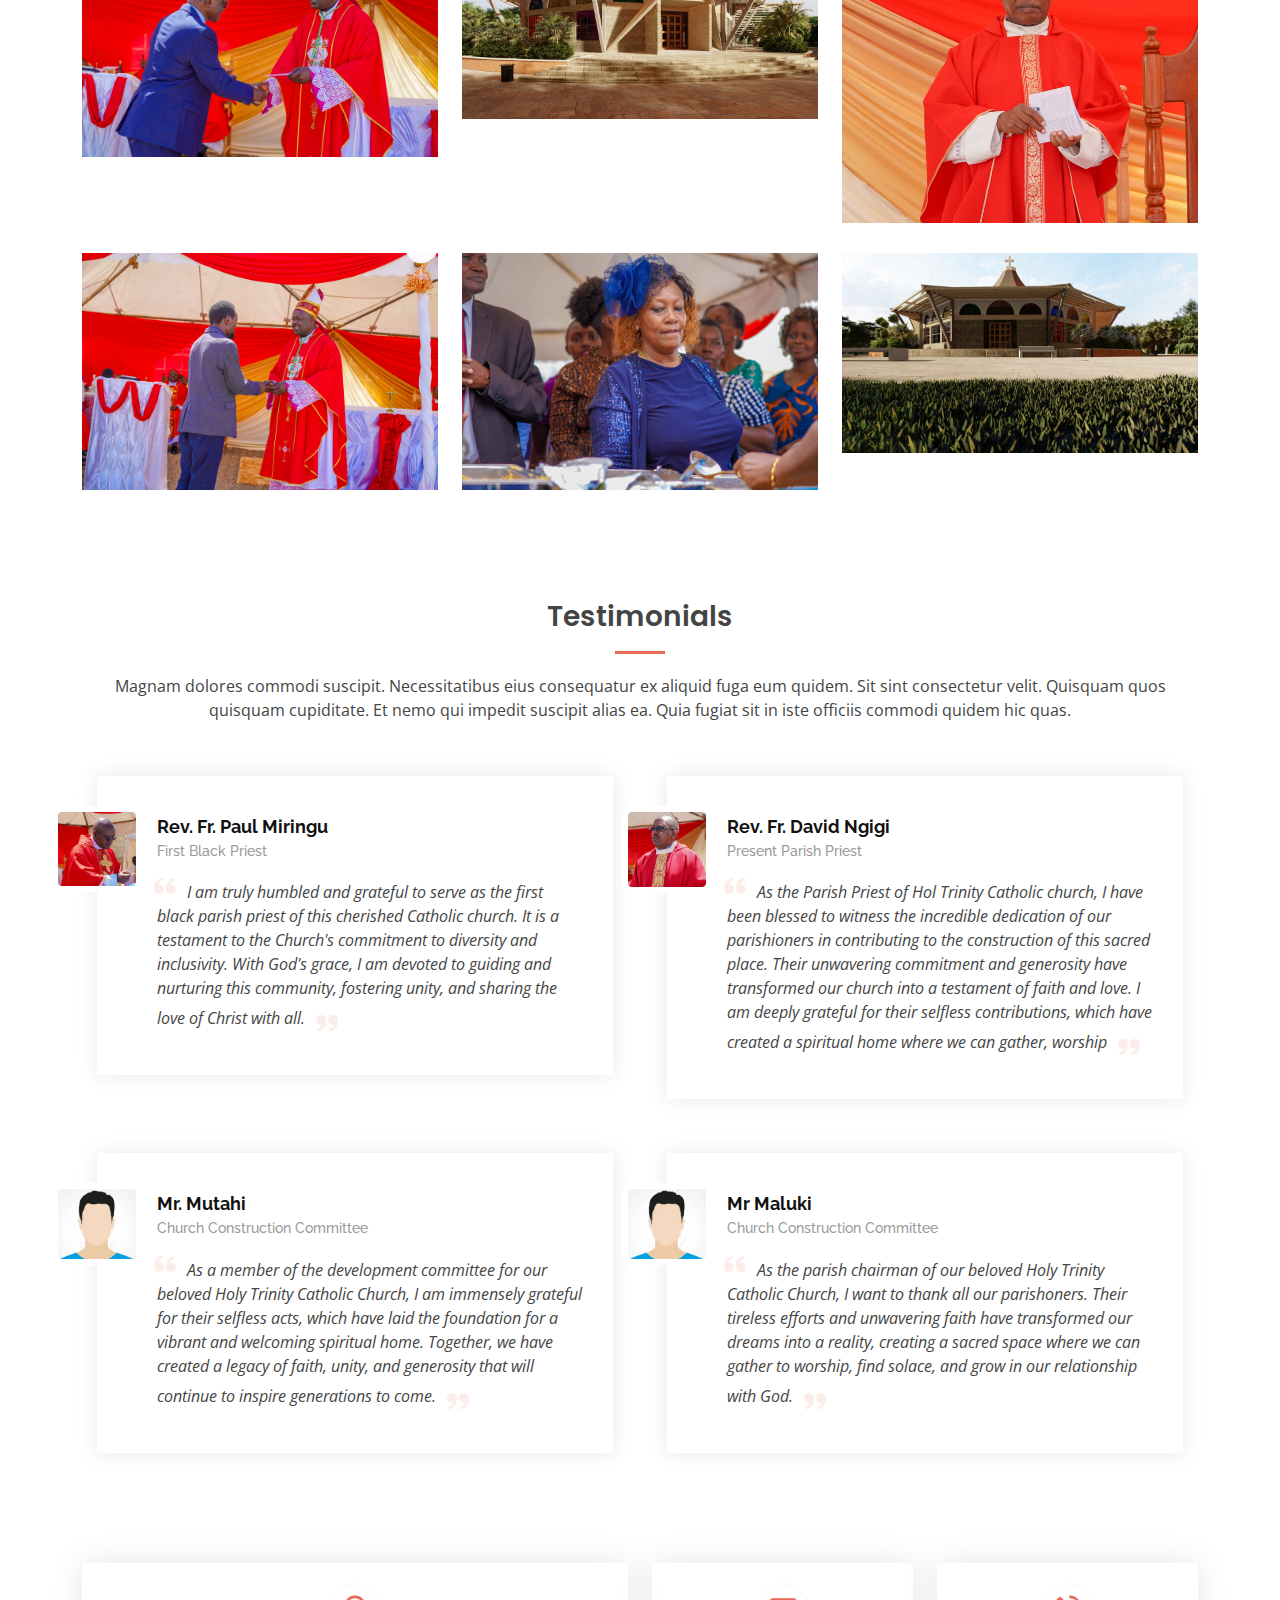
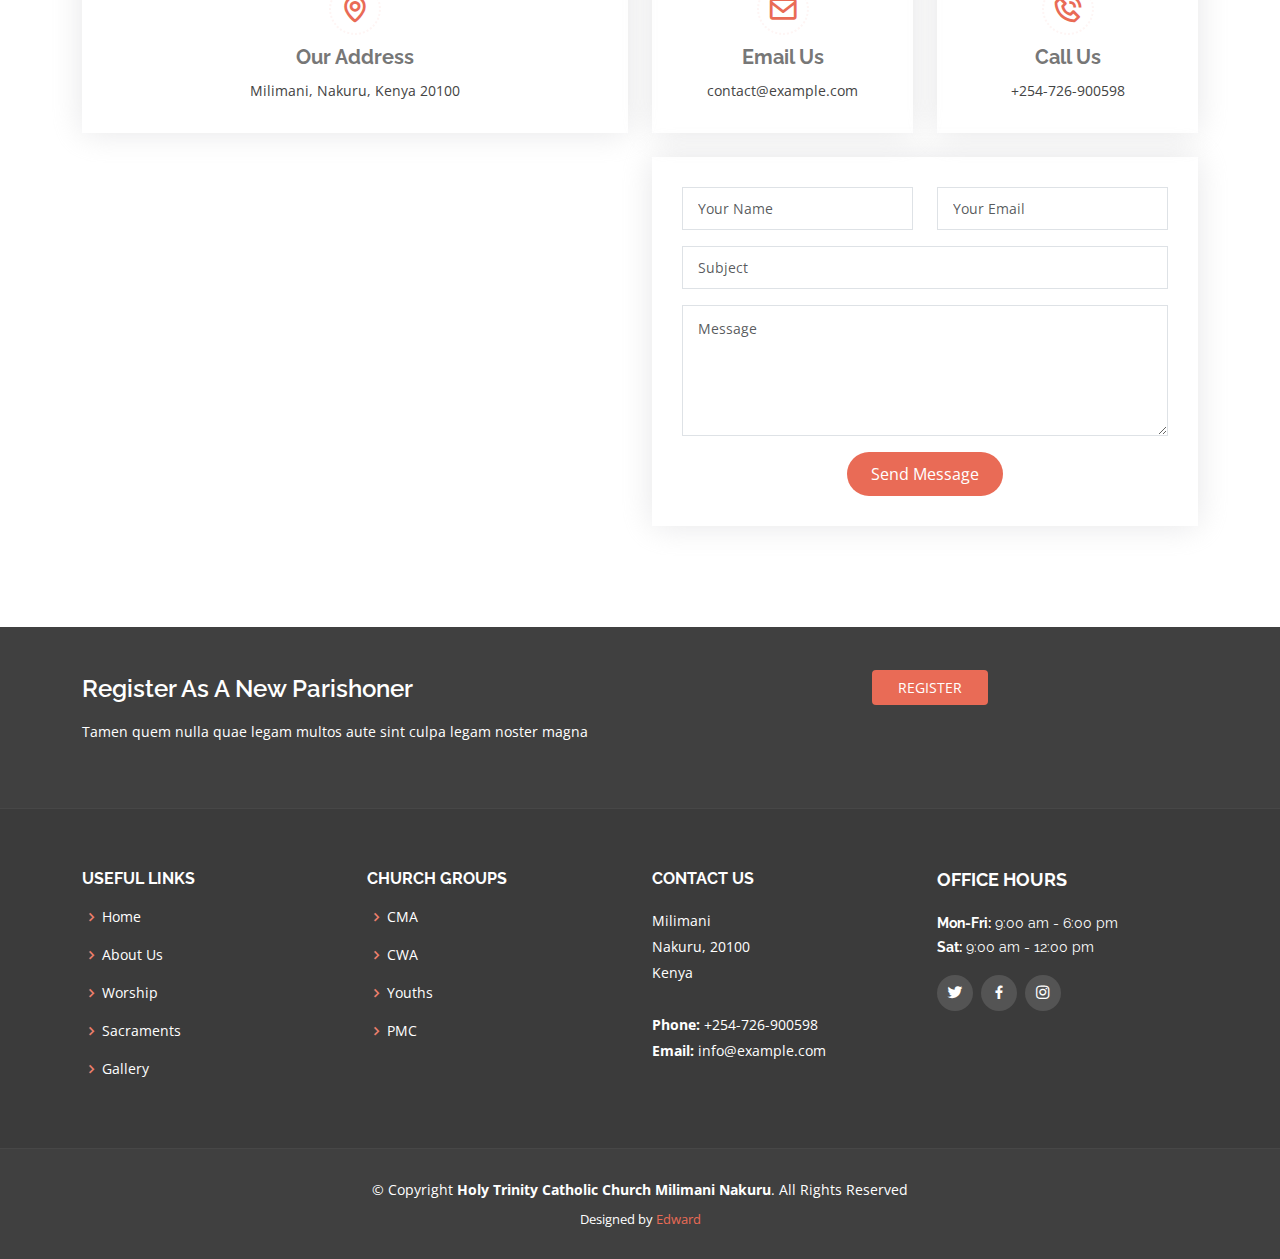
==== commit 05d4a579: "Add Content" ====
--- a/index.html
+++ b/index.html
@@ -232,20 +232,42 @@
             <img src="/assets/img/about-1.jpg" class="img-fluid" alt="">
           </div>
           <div class="col-lg-6 pt-4 pt-lg-0 content">
-            <h3>Voluptatem dignissimos provident quasi corporis voluptates sit assumenda.</h3>
+            <h3>Welcome to Holy Trinity Catholic Church Milimani Nakuru: A Place of Faith, Love, and Fellowship</h3>
             <p class="fst-italic">
-              Lorem ipsum dolor sit amet, consectetur adipiscing elit, sed do eiusmod tempor incididunt ut labore et dolore
-              magna aliqua.
+              Welcome to our parish community! As the parish priest, I am delighted to extend my warmest greetings to each and every one of you. Our parish is a place of faith, love, and fellowship, where we come together to celebrate the rich traditions and teachings of the Catholic Church. Whether you are a longtime member or new to our parish, we are here to support and guide you on your spiritual journey. Through prayer, sacraments, and various ministries, we strive to deepen our relationship with God and one another. I look forward to getting to know each of you and witnessing our faith flourish together. May God bless you abundantly.
             </p>
-            <ul>
-              <li><i class="bi bi-check-circle"></i> Ullamco laboris nisi ut aliquip ex ea commodo consequat.</li>
-              <li><i class="bi bi-check-circle"></i> Duis aute irure dolor in reprehenderit in voluptate velit.</li>
-              <li><i class="bi bi-check-circle"></i> Ullamco laboris nisi ut aliquip ex ea commodo consequat. Duis aute irure dolor in reprehenderit in voluptate trideta storacalaperda mastiro dolore eu fugiat nulla pariatur.</li>
+
+            <figure class="bg-light p-4"
+              style="border-left: .35rem solid #fcdb5e; border-top: 1px solid #eee; border-right: 1px solid #eee; border-bottom: 1px solid #eee;">
+              <i class="fas fa-quote-left fa-2x mb-4" style="color: #fcdb5e;"></i>
+              <blockquote class="blockquote pb-2">
+                <p>
+                  Come to me, all you who labor and are burdened, and I will give you rest.
+                </p>
+              </blockquote>
+              <figcaption class="blockquote-footer mb-0">
+                Matthew 11:28
+              </figcaption>
+            </figure>
+
+            <h5 class="pt-1">Our Vision</h5>
+            <ul>
+              <li><i class="bi bi-check-circle"></i> Proclaim, witness and serve.</li>
+            </ul>
+
+            <h5>Our Mission</h5>
+            <ul>
+              <li><i class="bi bi-check-circle"></i> To be the church: Everyday, Everywhere, Everyone</li>
             </ul>
             <p>
-              Ullamco laboris nisi ut aliquip ex ea commodo consequat. Duis aute irure dolor in reprehenderit in voluptate
-              velit esse cillum dolore eu fugiat nulla pariatur. Excepteur sint occaecat cupidatat non proident, sunt in
-              culpa qui officia deserunt mollit anim id est laborum
+              Holy Trinity Catholic Church Milimani Nakuru, established in [year], has grown from humble 
+              beginnings into a vibrant faith community. Our church has been a source of hope, love, and 
+              faith for the faithful in Nakuru.
+            </p>
+            <p>
+             As we reflect on our remarkable journey, we express gratitude to those who have contributed to our 
+             growth and carried the torch of Catholicism. Looking to the future, we are eager to continue 
+             making a positive impact in the lives of all who walk through our doors.
             </p>
           </div>
         </div>
@@ -322,58 +344,74 @@
       </div>
     </section><!-- End Programme Section -->
 
-    <div class="container-fluid line-service mt-3 mb-3"><h3 class="p-4 text-center">DISCOVER HOLY TRINITY</h3></div>
+    <div class="container-fluid line-service mt-3 mb-3"><h3 class="p-4 text-center text-uppercase">The Seven Sacraments of the Catholic Church</h3></div>
 
     <!-- ======= Services Section ======= -->
     <section id="services" class="services">
       <div class="container">
 
         <div class="row">
-          <div class="col-lg-4 col-md-6 d-flex align-items-stretch">
-            <div class="icon-box">
-              <div class="icon"><i class="bi bi-people-fill"></i></div>
-              <h4><a href="">Priest's Corner</a></h4>
-              <p>Voluptatum deleniti atque corrupti quos dolores et quas molestias excepturi</p>
-            </div>
-          </div>
-
-          <div class="col-lg-4 col-md-6 d-flex align-items-stretch mt-4 mt-md-0">
-            <div class="icon-box">
-              <div class="icon"><i class="bi bi-people-fill"></i></i></div>
-              <h4><a href="">Laity's Corner</a></h4>
-              <p>Duis aute irure dolor in reprehenderit in voluptate velit esse cillum dolore</p>
-            </div>
-          </div>
-
-          <div class="col-lg-4 col-md-6 d-flex align-items-stretch mt-4 mt-lg-0">
-            <div class="icon-box">
-              <div class="icon"><i class="bi bi-people-fill"></i></i></div>
-              <h4><a href="">CMAK Corner</a></h4>
-              <p>Excepteur sint occaecat cupidatat non proident, sunt in culpa qui officia</p>
-            </div>
-          </div>
-
-          <div class="col-lg-4 col-md-6 d-flex align-items-stretch mt-4">
-            <div class="icon-box">
-              <div class="icon"><i class="bi bi-people-fill"></i></i></div>
-              <h4><a href="">CWA Corner</a></h4>
-              <p>At vero eos et accusamus et iusto odio dignissimos ducimus qui blanditiis</p>
-            </div>
-          </div>
-
-          <div class="col-lg-4 col-md-6 d-flex align-items-stretch mt-4">
-            <div class="icon-box">
-              <div class="icon"><i class="bi bi-people-fill"></i></i></div>
-              <h4><a href="">YMCA Corner</a></h4>
-              <p>Quis consequatur saepe eligendi voluptatem consequatur dolor consequuntur</p>
-            </div>
-          </div>
-
-          <div class="col-lg-4 col-md-6 d-flex align-items-stretch mt-4">
-            <div class="icon-box">
-              <div class="icon"><i class="bi bi-people-fill"></i></div>
-              <h4><a href="">PMC Corner</a></h4>
-              <p>Modi nostrum vel laborum. Porro fugit error sit minus sapiente sit aspernatur</p>
+          <div class="col-lg-3 col-md-6 d-flex align-items-stretch">
+            <div class="icon-box">
+              <div class="icon"><i class="bi bi-plus-circle-dotted"></i></div>
+              <h4><a href="">Baptism</a></h4>
+              <p>The first sacrament, where a person is cleansed of original sin and initiated into the Church, becoming a member of the body of Christ.</p>
+            </div>
+          </div>
+
+          <div class="col-lg-3 col-md-6 d-flex align-items-stretch mt-4 mt-md-0">
+            <div class="icon-box">
+              <div class="icon"><i class="bi bi-plus-circle-dotted"></i></i></div>
+              <h4><a href="">Confirmation</a></h4>
+              <p>Through the anointing with sacred chrism, this sacrament strengthens the baptized person with the gifts of the Holy Spirit, empowering them to live and witness their faith.</p>
+            </div>
+          </div>
+
+          <div class="col-lg-3 col-md-6 d-flex align-items-stretch mt-4 mt-lg-0">
+            <div class="icon-box">
+              <div class="icon"><i class="bi bi-plus-circle-dotted"></i></i></i></div>
+              <h4><a href="">Eucharist</a></h4>
+              <p>The central sacrament of the Catholic Church, where the bread and wine are consecrated by the priest and become the body and blood of Jesus Christ. It nourishes the faithful and unites them with Christ and one another.</p>
+            </div>
+          </div>
+
+          <div class="col-lg-3 col-md-6 d-flex align-items-stretch mt-4">
+            <div class="icon-box">
+              <div class="icon"><i class="bi bi-plus-circle-dotted"></i></i></i></div>
+              <h4><a href="">Confession</a></h4>
+              <p>In this sacrament, individuals confess their sins to a priest, receive absolution, and are reconciled with God and the Church.</p>
+            </div>
+          </div>
+
+          <div class="col-lg-3 col-md-6 d-flex align-items-stretch mt-4">
+            <div class="icon-box">
+              <div class="icon"><i class="bi bi-plus-circle-dotted"></i></i></i></div>
+              <h4><a href="">Anointing of the Sick</a></h4>
+              <p>This sacrament offers spiritual and physical healing to those who are seriously ill or facing surgery. The priest anoints the sick person with holy oil, offering prayers for strength and grace.</p>
+            </div>
+          </div>
+
+          <div class="col-lg-3 col-md-6 d-flex align-items-stretch mt-4">
+            <div class="icon-box">
+              <div class="icon"><i class="bi bi-plus-circle-dotted"></i></i></div>
+              <h4><a href="">Holy Orders</a></h4>
+              <p>Through this sacrament, men are ordained as deacons, priests, or bishops, receiving the grace and authority to serve the Church and administer the other sacraments.</p>
+            </div>
+          </div>
+
+          <div class="col-lg-3 col-md-6 d-flex align-items-stretch mt-4">
+            <div class="icon-box">
+              <div class="icon"><i class="bi bi-plus-circle-dotted"></i></i></div>
+              <h4><a href="">Matrimony</a></h4>
+              <p>The sacrament of marriage unites a man and a woman in a lifelong covenant of love and fidelity, blessed by God and witnessed by the Church.</p>
+            </div>
+          </div>
+
+          <div class="col-lg-3 col-md-6 d-flex align-items-stretch mt-4">
+            <div class="icon-box">
+              <div class="icon"><i class="bi bi-plus-circle-dotted"></i></i></div>
+              <h4><a href="">Sacramental Certificates</a></h4>
+              <p>Sacramental Certificates are crucial parish documentation given to sacrament recipients. These certificates are physical reminders of sacramental grace received during major faith moments.</p>
             </div>
           </div>
 
@@ -388,7 +426,7 @@
 
         <div class="section-title">
           <h2 class="text-uppercase">Our Gallery</h2>
-          <p>Magnam dolores commodi suscipit. Necessitatibus eius consequatur ex aliquid fuga eum quidem. Sit sint consectetur velit. Quisquam quos quisquam cupiditate. Et nemo qui impedit suscipit alias ea. Quia fugiat sit in iste officiis commodi quidem hic quas.</p>
+          <p>Discover the vibrant moments of our parish community in "Our Gallery" section, where we share captivating photographs capturing the joyous celebrations, sacraments, and events that shape our faith journey together. Immerse yourself in the visuals and experience the beauty of our shared faith and the blessings of our Catholic community.</p>
         </div>
         <div class="row">
           <div class="col-lg-12 d-flex justify-content-center">
@@ -547,12 +585,12 @@
 
           <div class="col-lg-6">
             <div class="testimonial-item mt-4">
-              <img src="assets/img/testimonials/testimonials-3.png" class="testimonial-img" alt="">
+              <img src="assets/img/testimonials/testimonials-2.jpg" class="testimonial-img" alt="">
               <h3>Rev. Fr. Paul Miringu</h3>
               <h4>First Black Priest</h4>
               <p>
                 <i class="bx bxs-quote-alt-left quote-icon-left"></i>
-                Enim nisi quem export duis labore cillum quae magna enim sint quorum nulla quem veniam duis minim tempor labore quem eram duis noster aute amet eram fore quis sint minim.
+                  I am truly humbled and grateful to serve as the first black parish priest of this cherished Catholic church. It is a testament to the Church's commitment to diversity and inclusivity. With God's grace, I am devoted to guiding and nurturing this community, fostering unity, and sharing the love of Christ with all.
                 <i class="bx bxs-quote-alt-right quote-icon-right"></i>
               </p>
             </div>
@@ -560,12 +598,12 @@
 
           <div class="col-lg-6">
             <div class="testimonial-item mt-4">
-              <img src="assets/img/testimonials/testimonials-2.png" class="testimonial-img" alt="">
+              <img src="assets/img/testimonials/testimonials-1.jpg" class="testimonial-img" alt="">
               <h3>Rev. Fr. David Ngigi</h3>
               <h4>Present Parish Priest</h4>
               <p>
                 <i class="bx bxs-quote-alt-left quote-icon-left"></i>
-                Fugiat enim eram quae cillum dolore dolor amet nulla culpa multos export minim fugiat minim velit minim dolor enim duis veniam ipsum anim magna sunt elit fore quem dolore labore illum veniam.
+                  As the Parish Priest of Hol Trinity Catholic church, I have been blessed to witness the incredible dedication of our parishioners in contributing to the construction of this sacred place. Their unwavering commitment and generosity have transformed our church into a testament of faith and love. I am deeply grateful for their selfless contributions, which have created a spiritual home where we can gather, worship
                 <i class="bx bxs-quote-alt-right quote-icon-right"></i>
               </p>
             </div>
@@ -578,7 +616,7 @@
               <h4>Church Construction Committee</h4>
               <p>
                 <i class="bx bxs-quote-alt-left quote-icon-left"></i>
-                Quis quorum aliqua sint quem legam fore sunt eram irure aliqua veniam tempor noster veniam enim culpa labore duis sunt culpa nulla illum cillum fugiat legam esse veniam culpa fore nisi cillum quid.
+                  As a member of the development committee for our beloved Holy Trinity Catholic Church, I am immensely grateful for their selfless acts, which have laid the foundation for a vibrant and welcoming spiritual home. Together, we have created a legacy of faith, unity, and generosity that will continue to inspire generations to come.
                 <i class="bx bxs-quote-alt-right quote-icon-right"></i>
               </p>
             </div>
@@ -587,11 +625,11 @@
           <div class="col-lg-6">
             <div class="testimonial-item mt-4">
               <img src="assets/img/testimonials/testimonials-3.png" class="testimonial-img" alt="">
-              <h3>Mrs. Wakaba</h3>
+              <h3>Mr Maluki</h3>
               <h4>Church Construction Committee</h4>
               <p>
                 <i class="bx bxs-quote-alt-left quote-icon-left"></i>
-                Eius ipsam praesentium dolor quaerat inventore rerum odio. Quos laudantium adipisci eius. Accusamus qui iste cupiditate sed temporibus est aspernatur. Sequi officiis ea et quia quidem.
+                  As the parish chairman of our beloved Holy Trinity Catholic Church, I want to thank all our parishoners. Their tireless efforts and unwavering faith have transformed our dreams into a reality, creating a sacred space where we can gather to worship, find solace, and grow in our relationship with God.  
                 <i class="bx bxs-quote-alt-right quote-icon-right"></i>
               </p>
             </div>
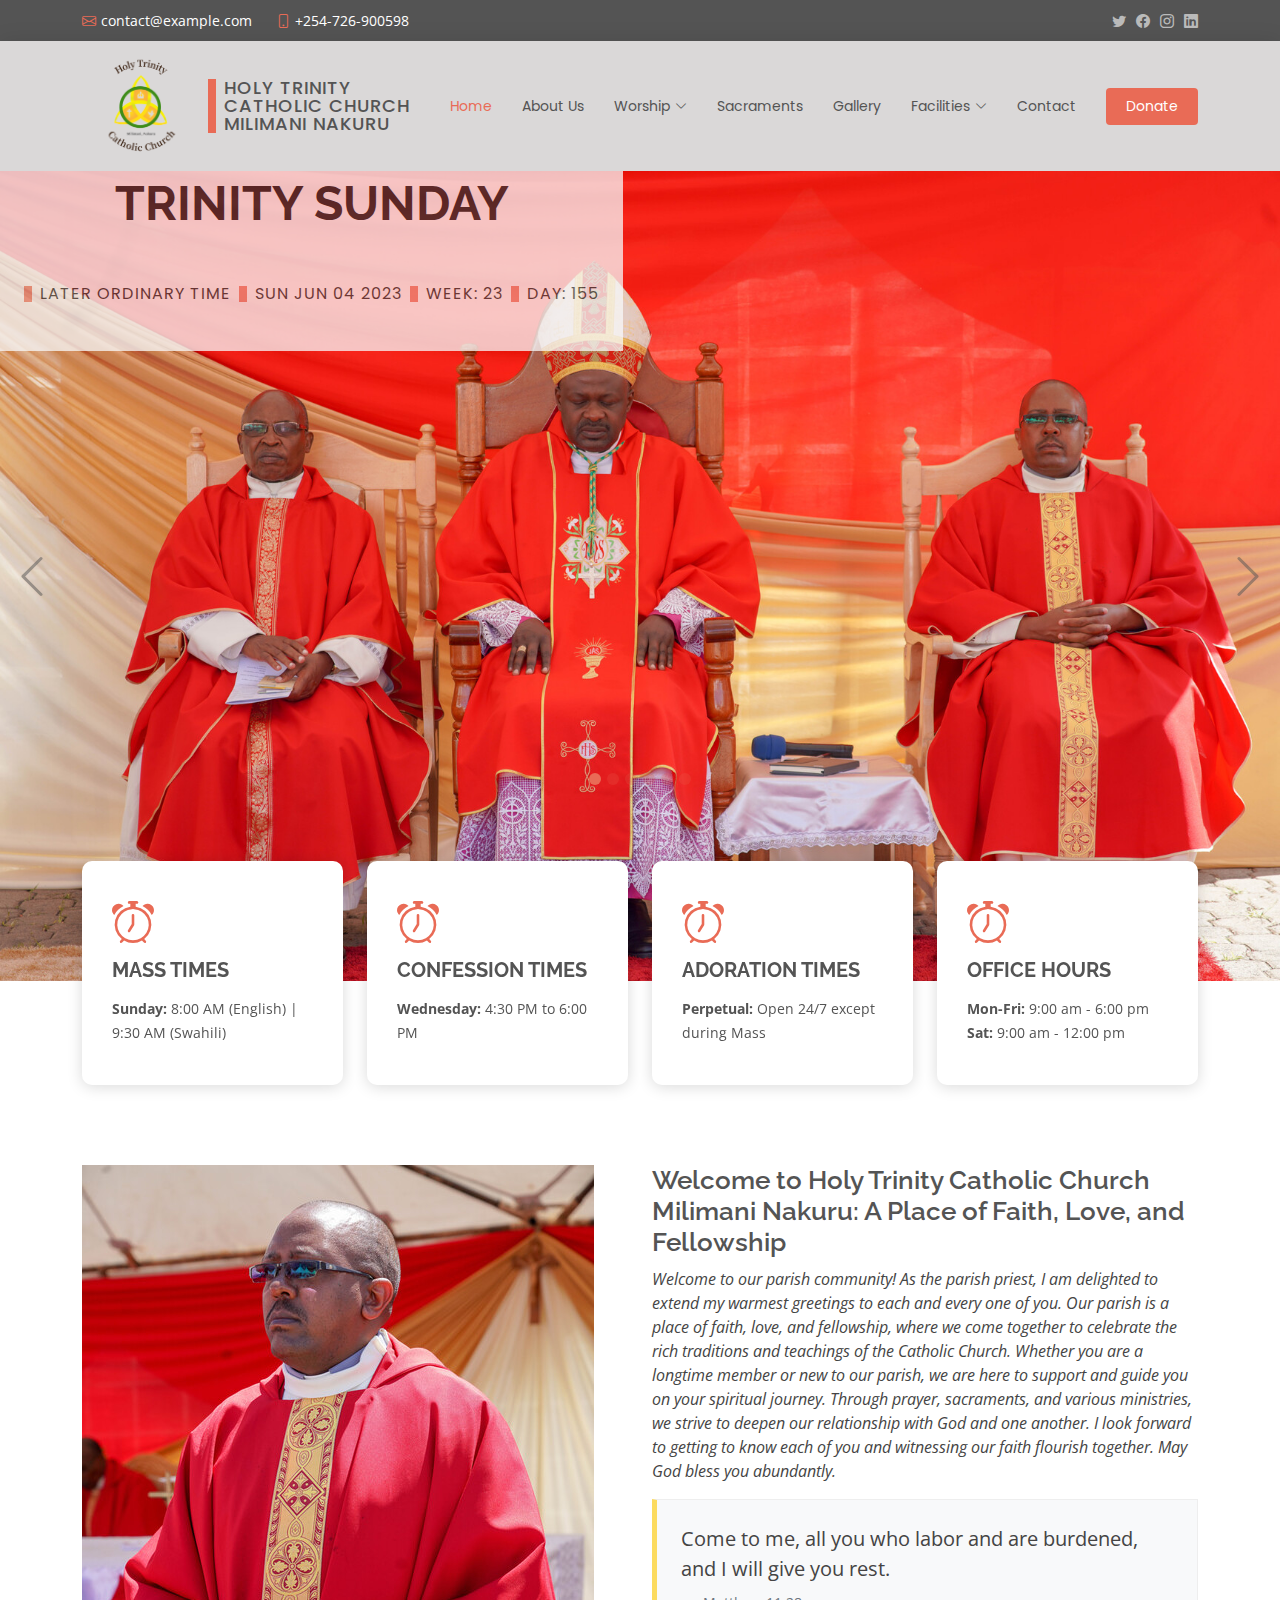
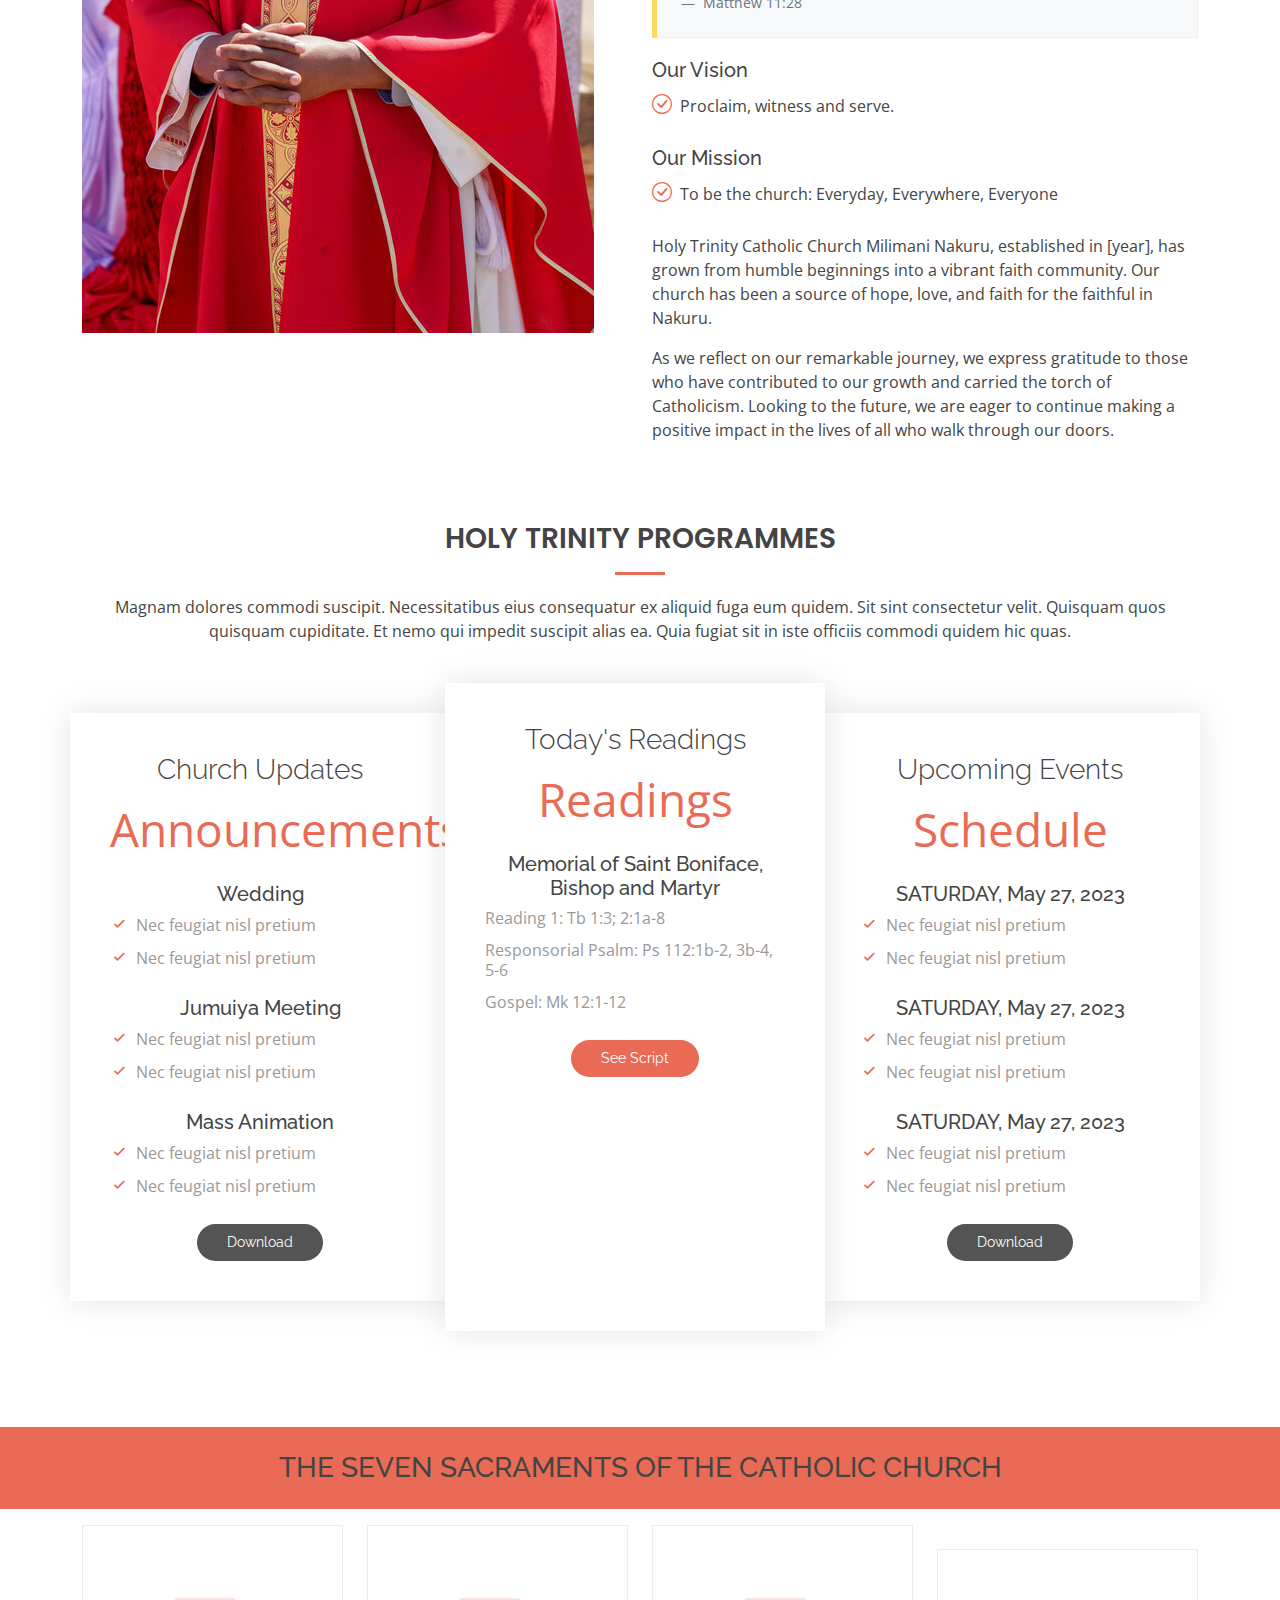
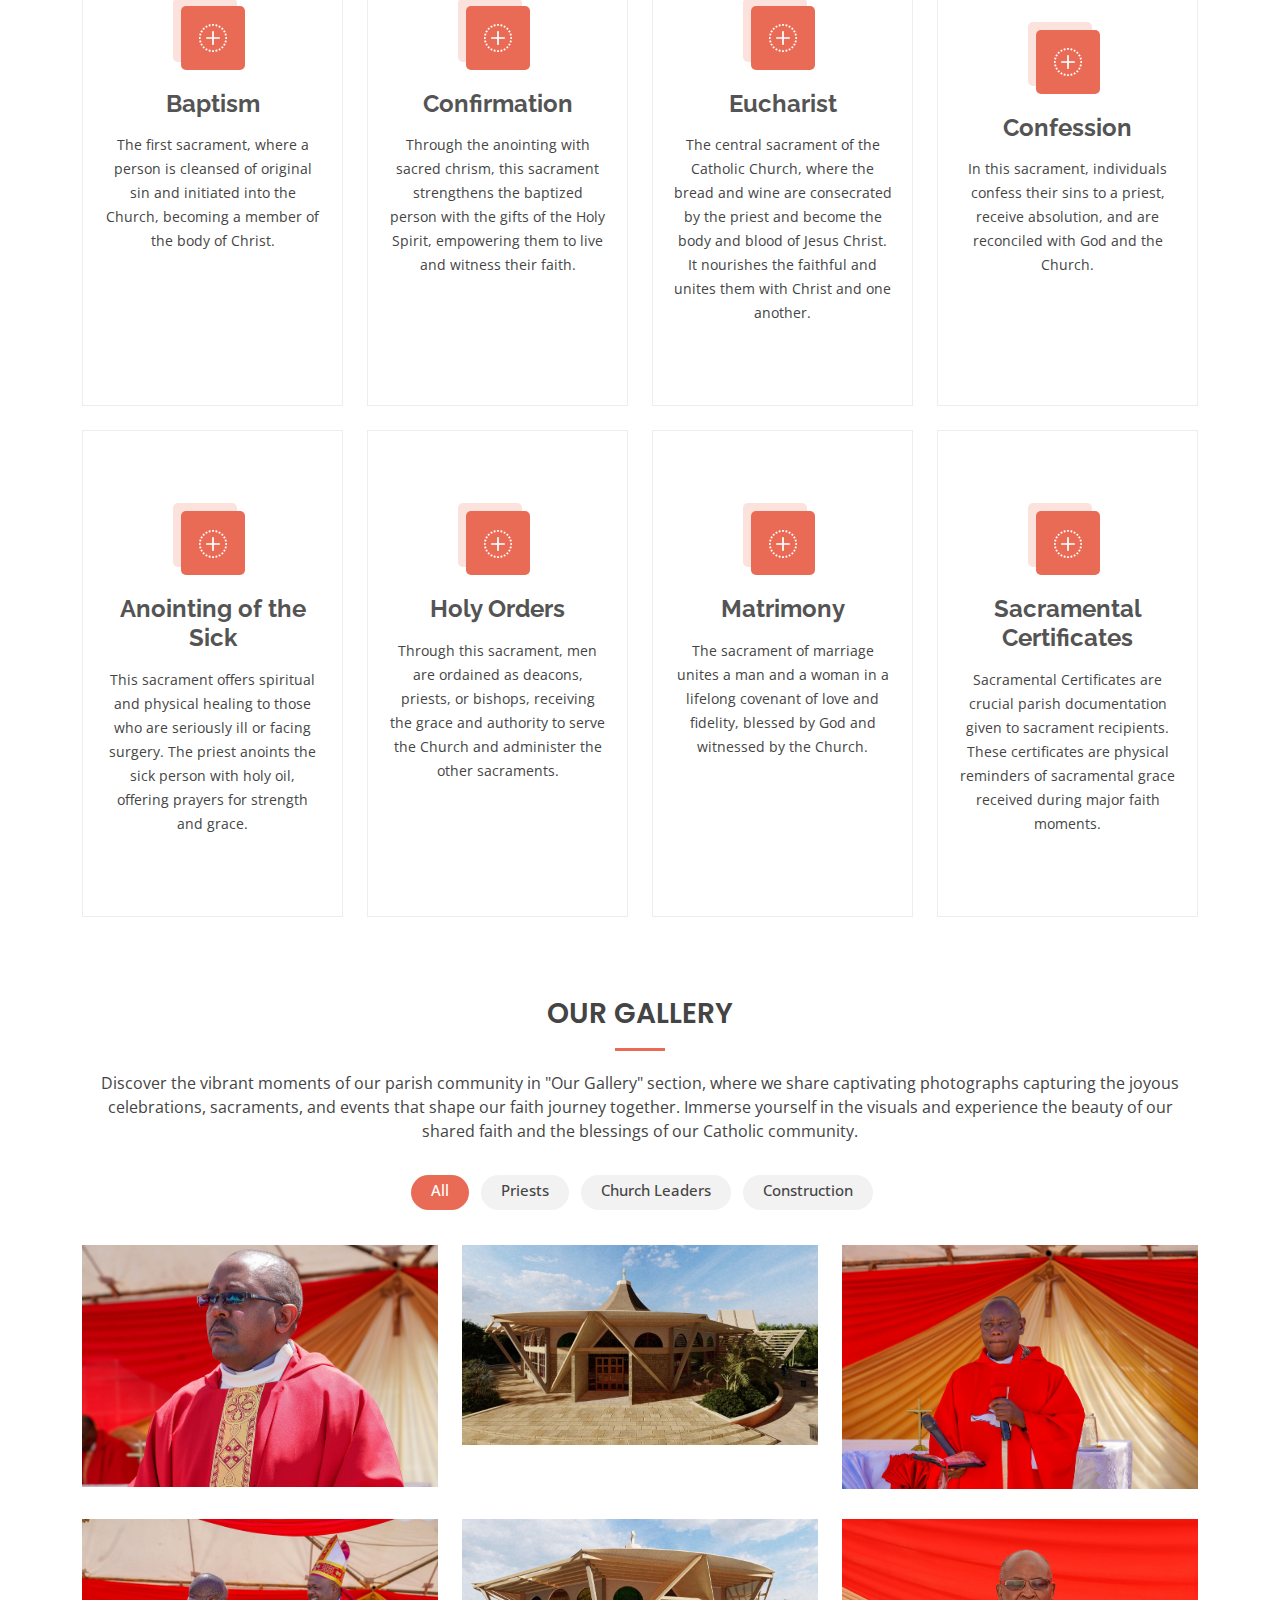
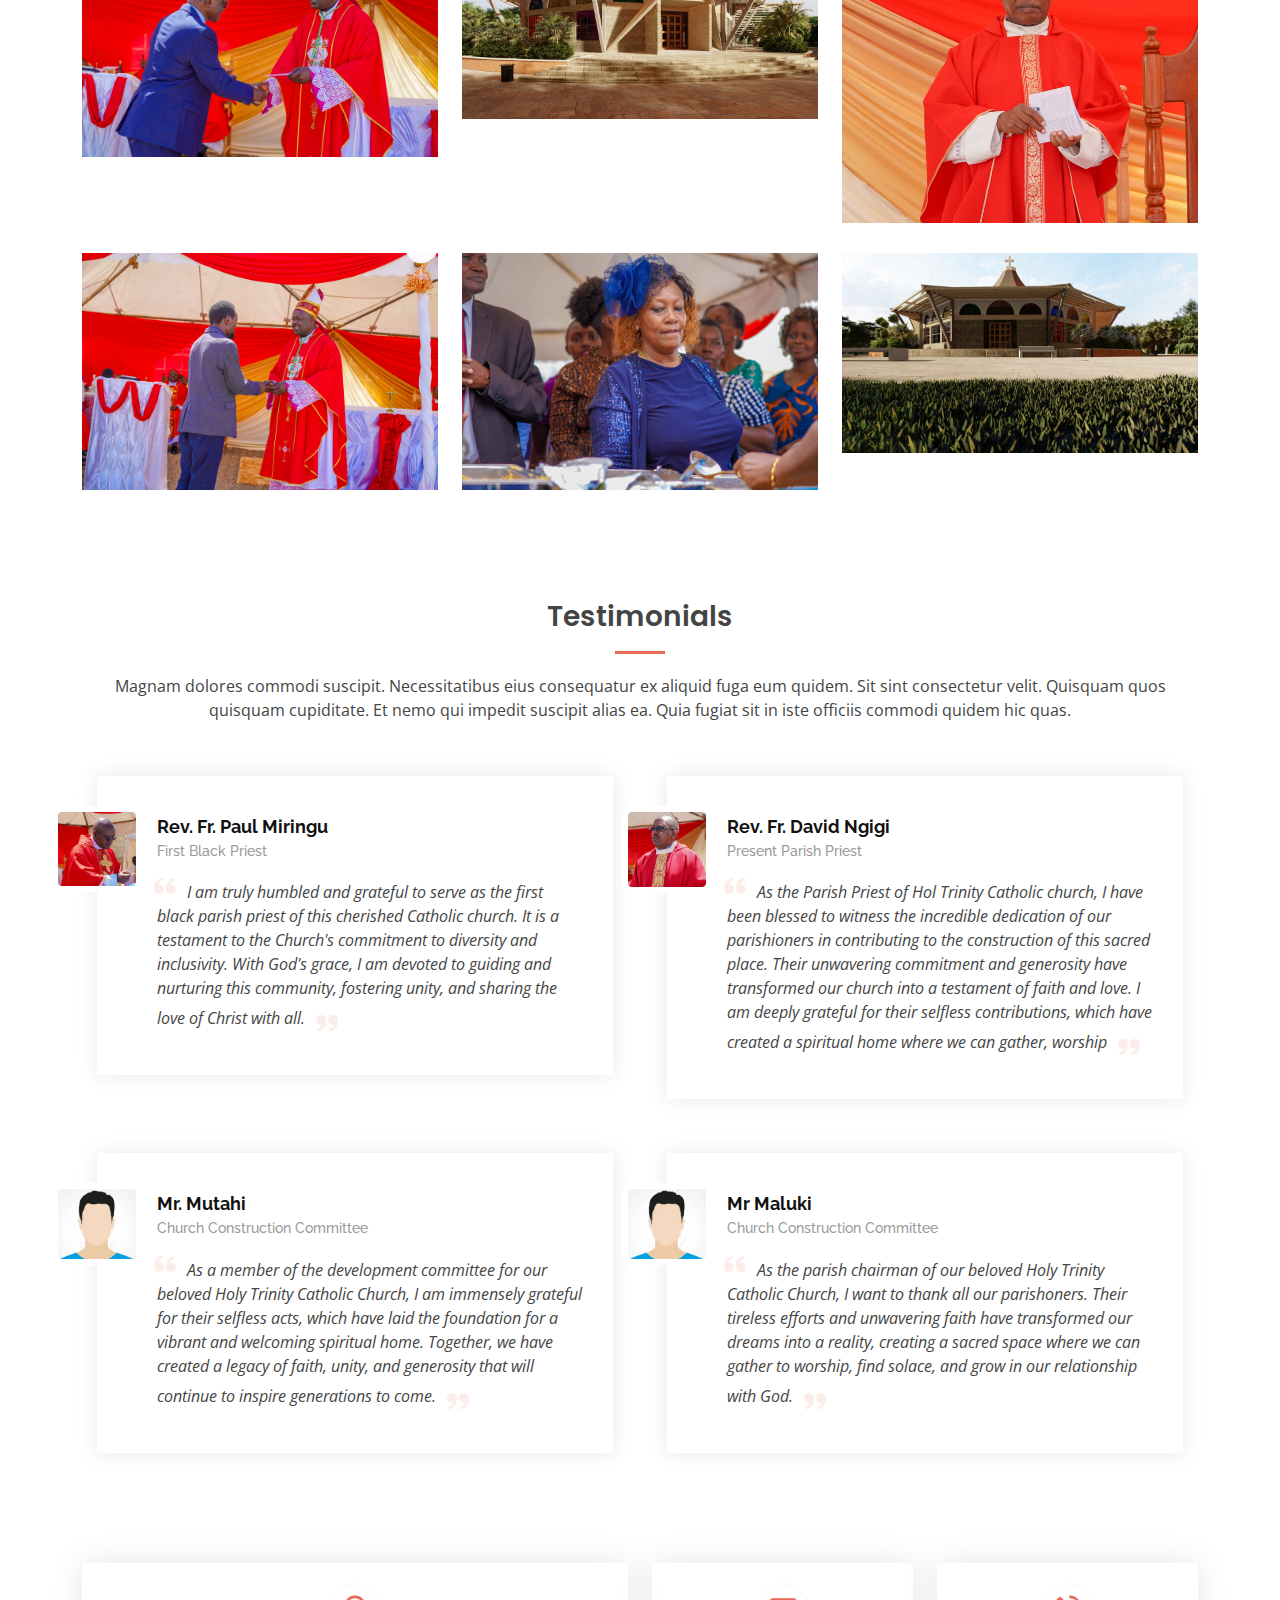
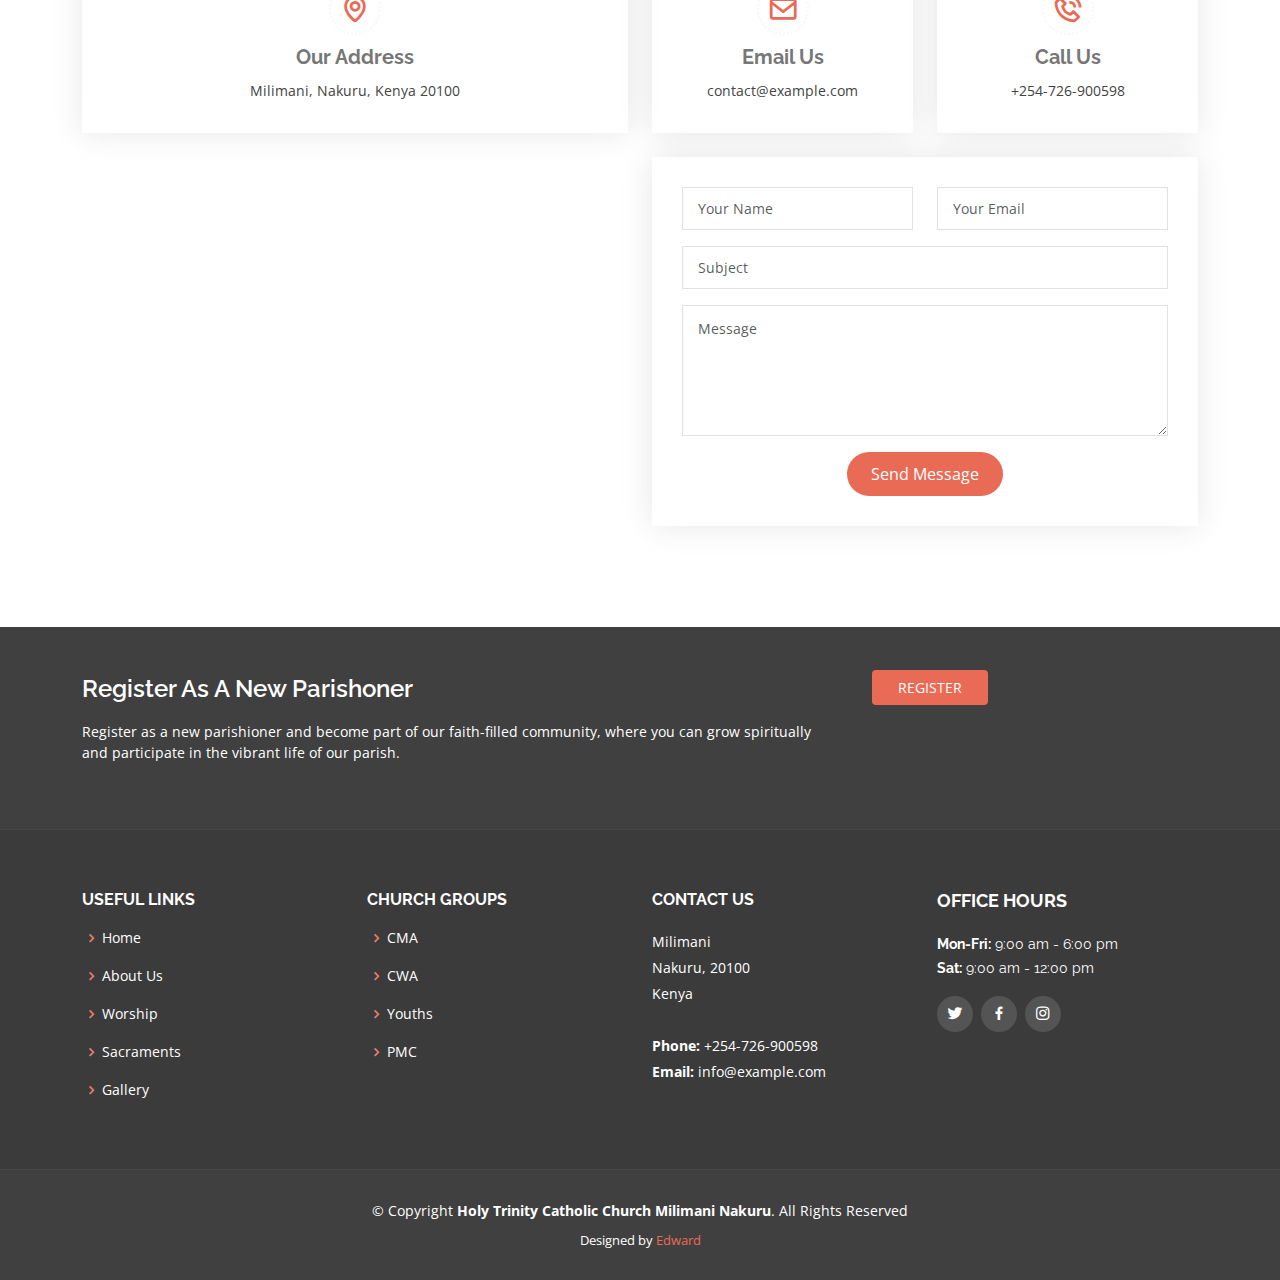
==== commit cfbd2e19: "Update Register Parishoners" ====
--- a/index.html
+++ b/index.html
@@ -64,18 +64,18 @@
           <li><a class="nav-link scrollto" href="#featured">About Us</a></li>
           <li class="dropdown"><a href="#"><span>Worship</span> <i class="bi bi-chevron-down"></i></a>
             <ul>
-              <li><a href="#">Readings</a></li>
+              <li><a href="reading.html">Readings</a></li>
               <li><a class="nav-link scrollto" href="#programme">Church Program</a></li>
             </ul>
           </li>
-          <li><a href="services.html">Sacraments</a></li>
+          <li><a class="nav-link scrollto" href="#sacraments">Sacraments</a></li>
           <li><a class="nav-link scrollto" href="#portfolio">Gallery</a></li>
           <li class="dropdown"><a href="#"><span>Facilities</span> <i class="bi bi-chevron-down"></i></a>
             <ul>
-              <li><a href="#">St. Michael Station</a></li>
-              <li><a href="#">St. Martin Station</a></li>
-              <li><a href="#">St. Michael School</a></li>
-              <li><a href="#">Moi Primary School</a></li>
+              <li><a href="facility.html">St. Michael Station</a></li>
+              <li><a href="facility.html">St. Martin Station</a></li>
+              <li><a href="facility.html">St. Michael School</a></li>
+              <li><a href="facility.html">Moi Primary School</a></li>
             </ul>
           </li>
           <li><a class="nav-link scrollto" href="#contact">Contact</a></li>
@@ -347,7 +347,7 @@
     <div class="container-fluid line-service mt-3 mb-3"><h3 class="p-4 text-center text-uppercase">The Seven Sacraments of the Catholic Church</h3></div>
 
     <!-- ======= Services Section ======= -->
-    <section id="services" class="services">
+    <section id="sacraments" class="services">
       <div class="container">
 
         <div class="row">
@@ -789,7 +789,10 @@
         <div class="row">
           <div class="col-lg-8">
             <h4>Register As A New Parishoner</h4>
-            <p>Tamen quem nulla quae legam multos aute sint culpa legam noster magna</p>
+            <p>
+              Register as a new parishioner and become part of our faith-filled community, 
+              where you can grow spiritually and participate in the vibrant life of our parish.
+            </p>
           </div>
           <div class="col-lg-4">
             <a class="getstarted" href="https://forms.gle/7a2teXiXFZjDNBGc8" target="_blank">REGISTER</a>
